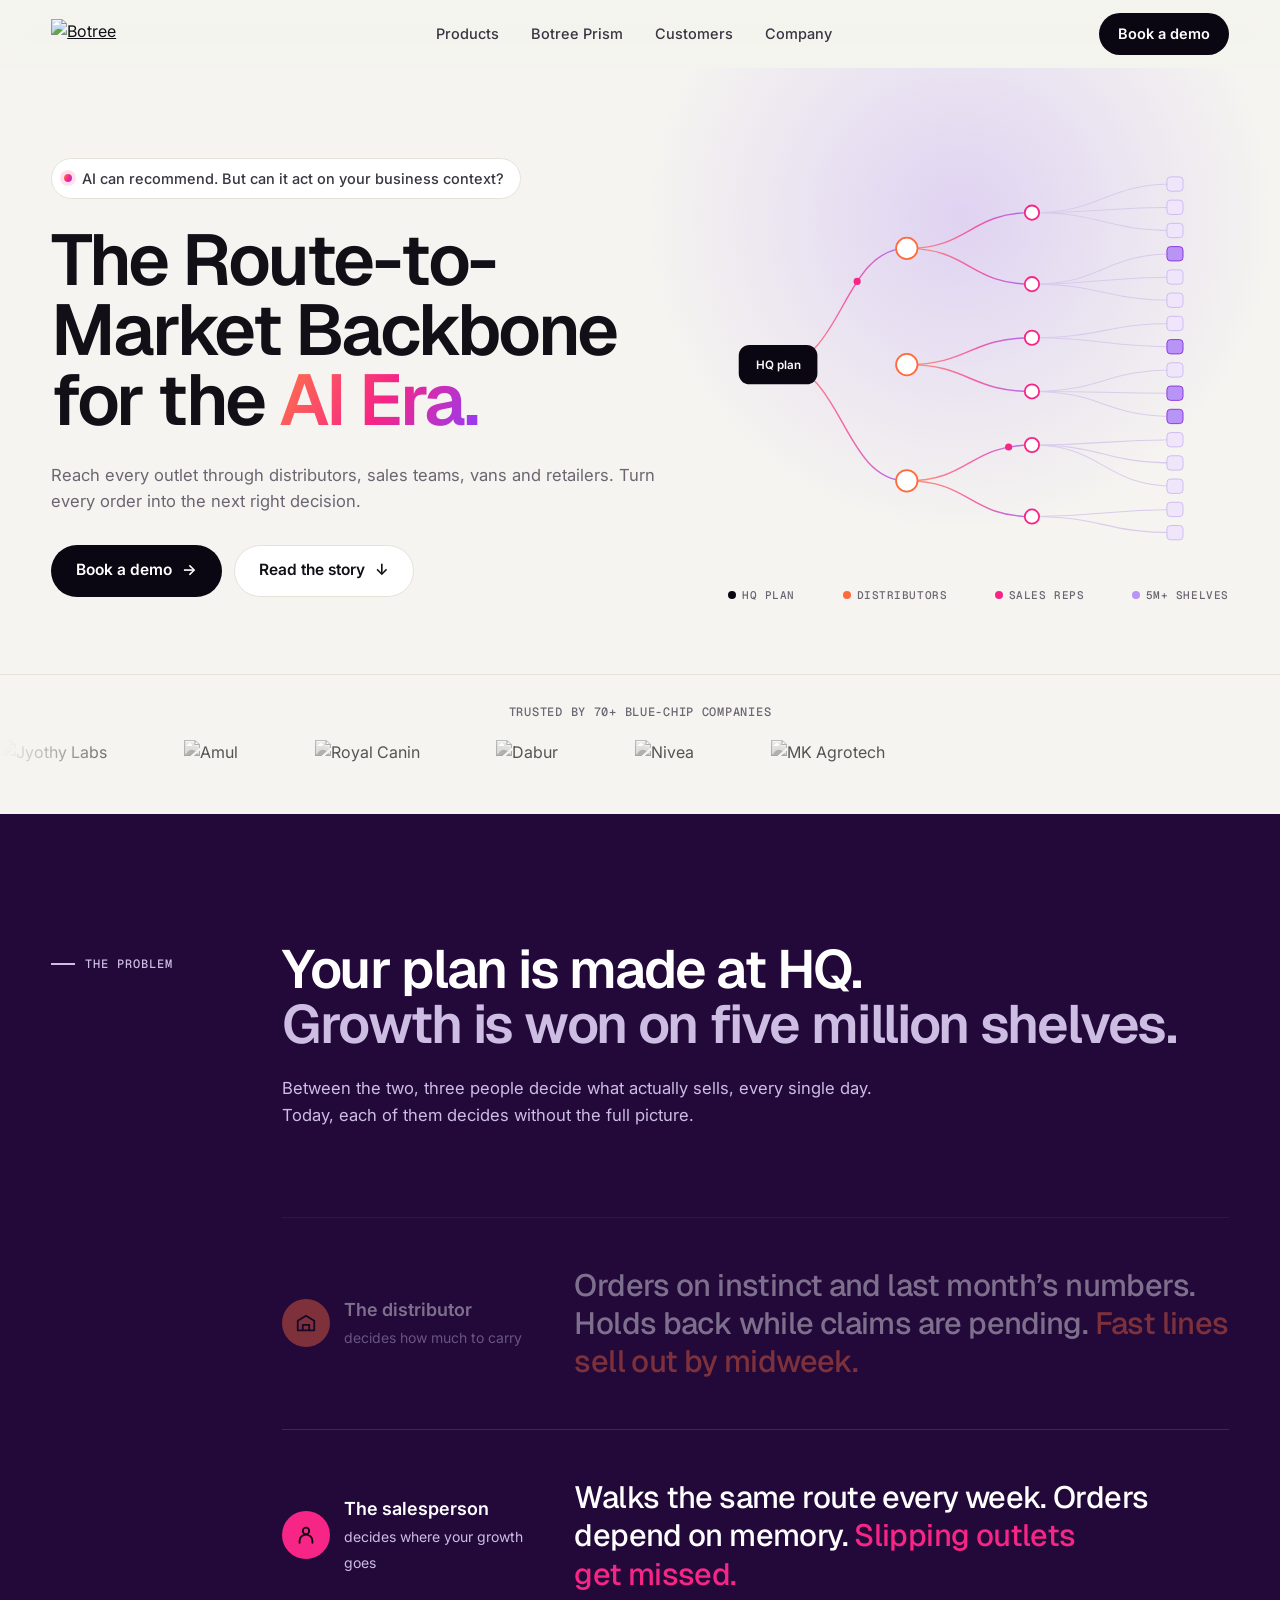
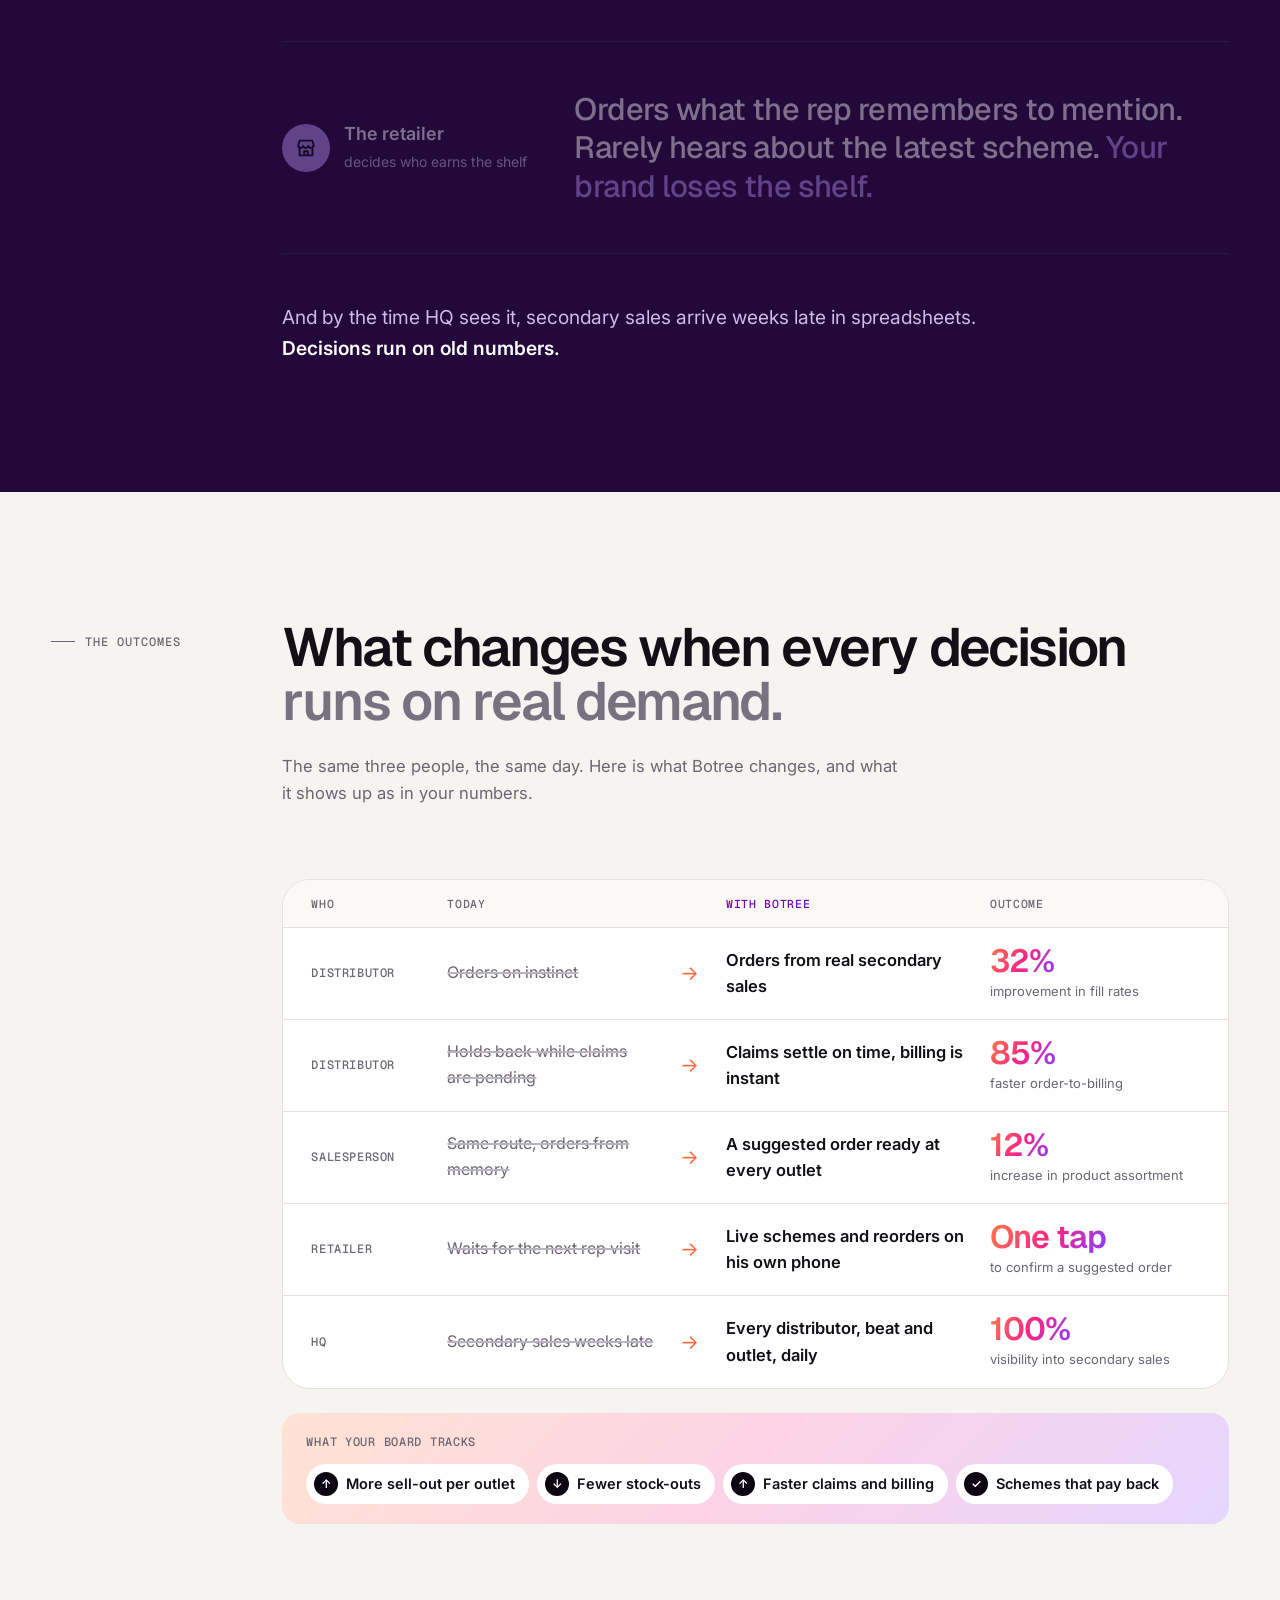
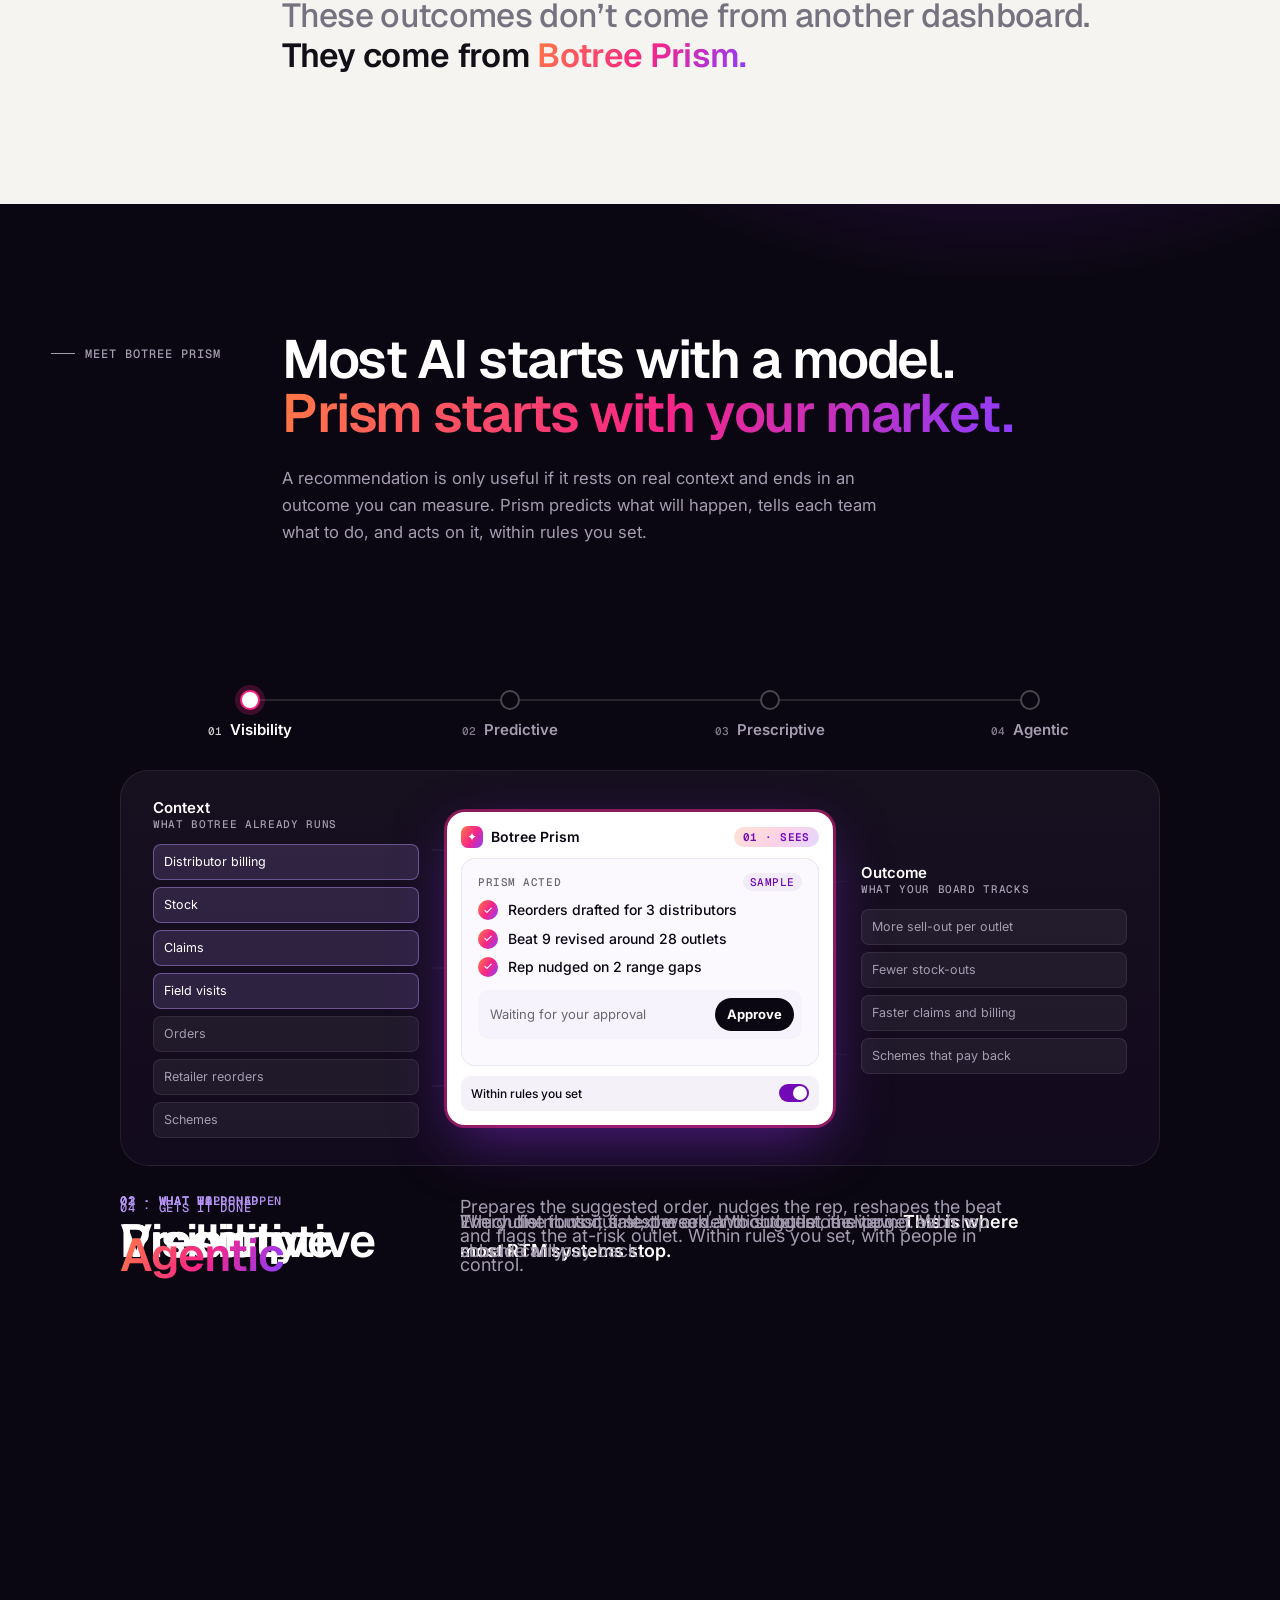
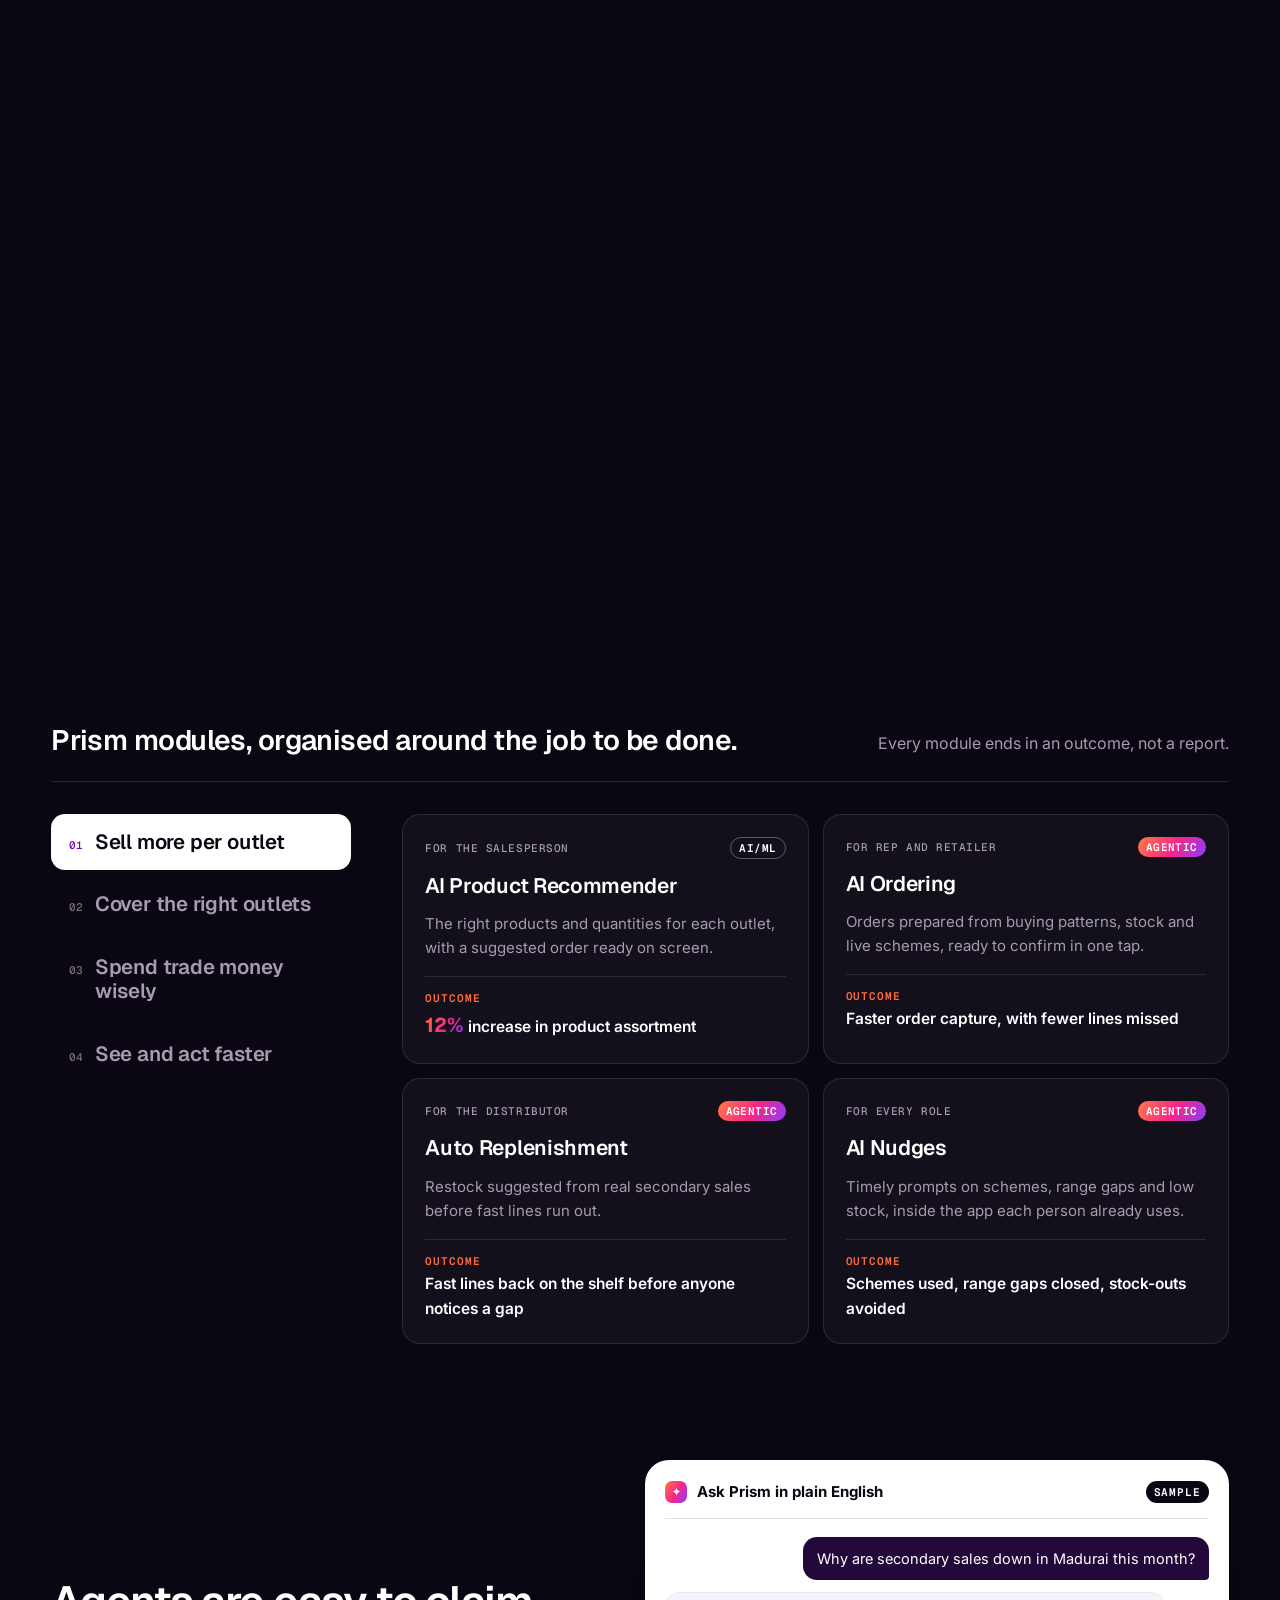
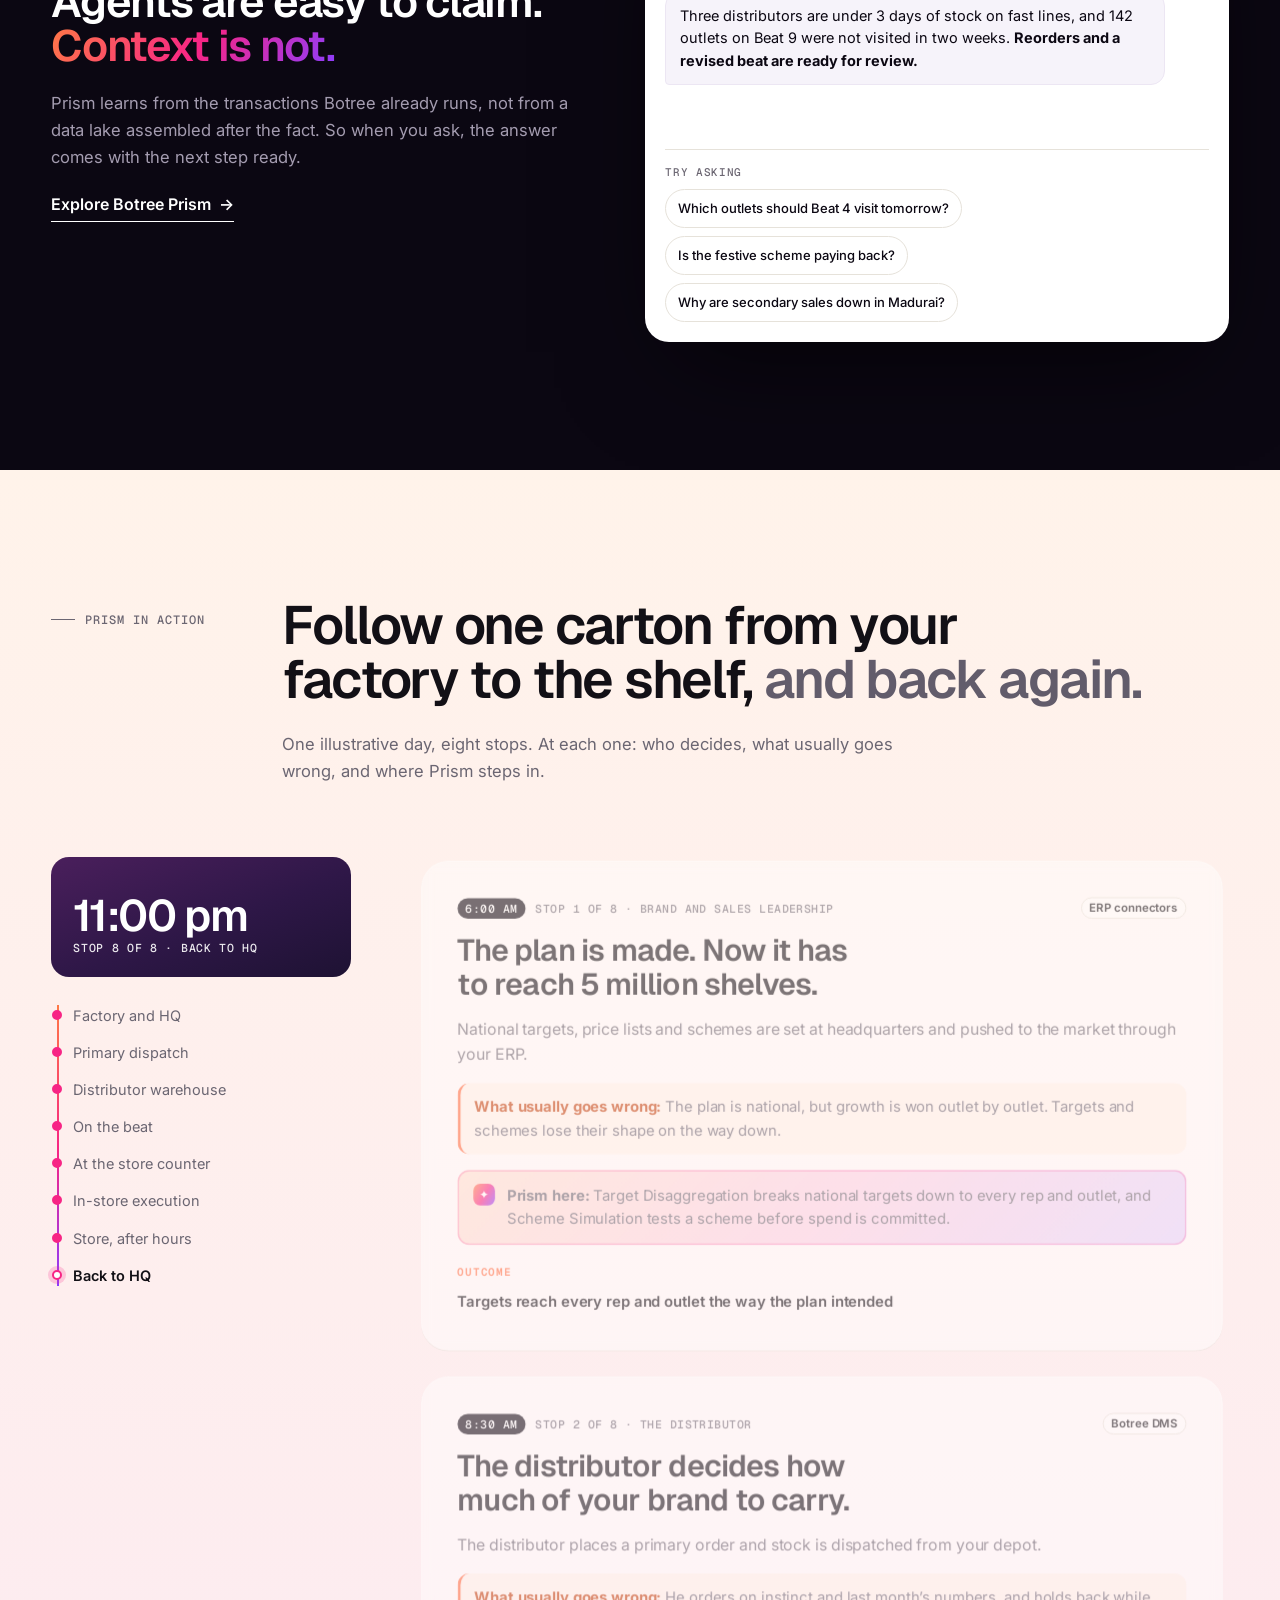
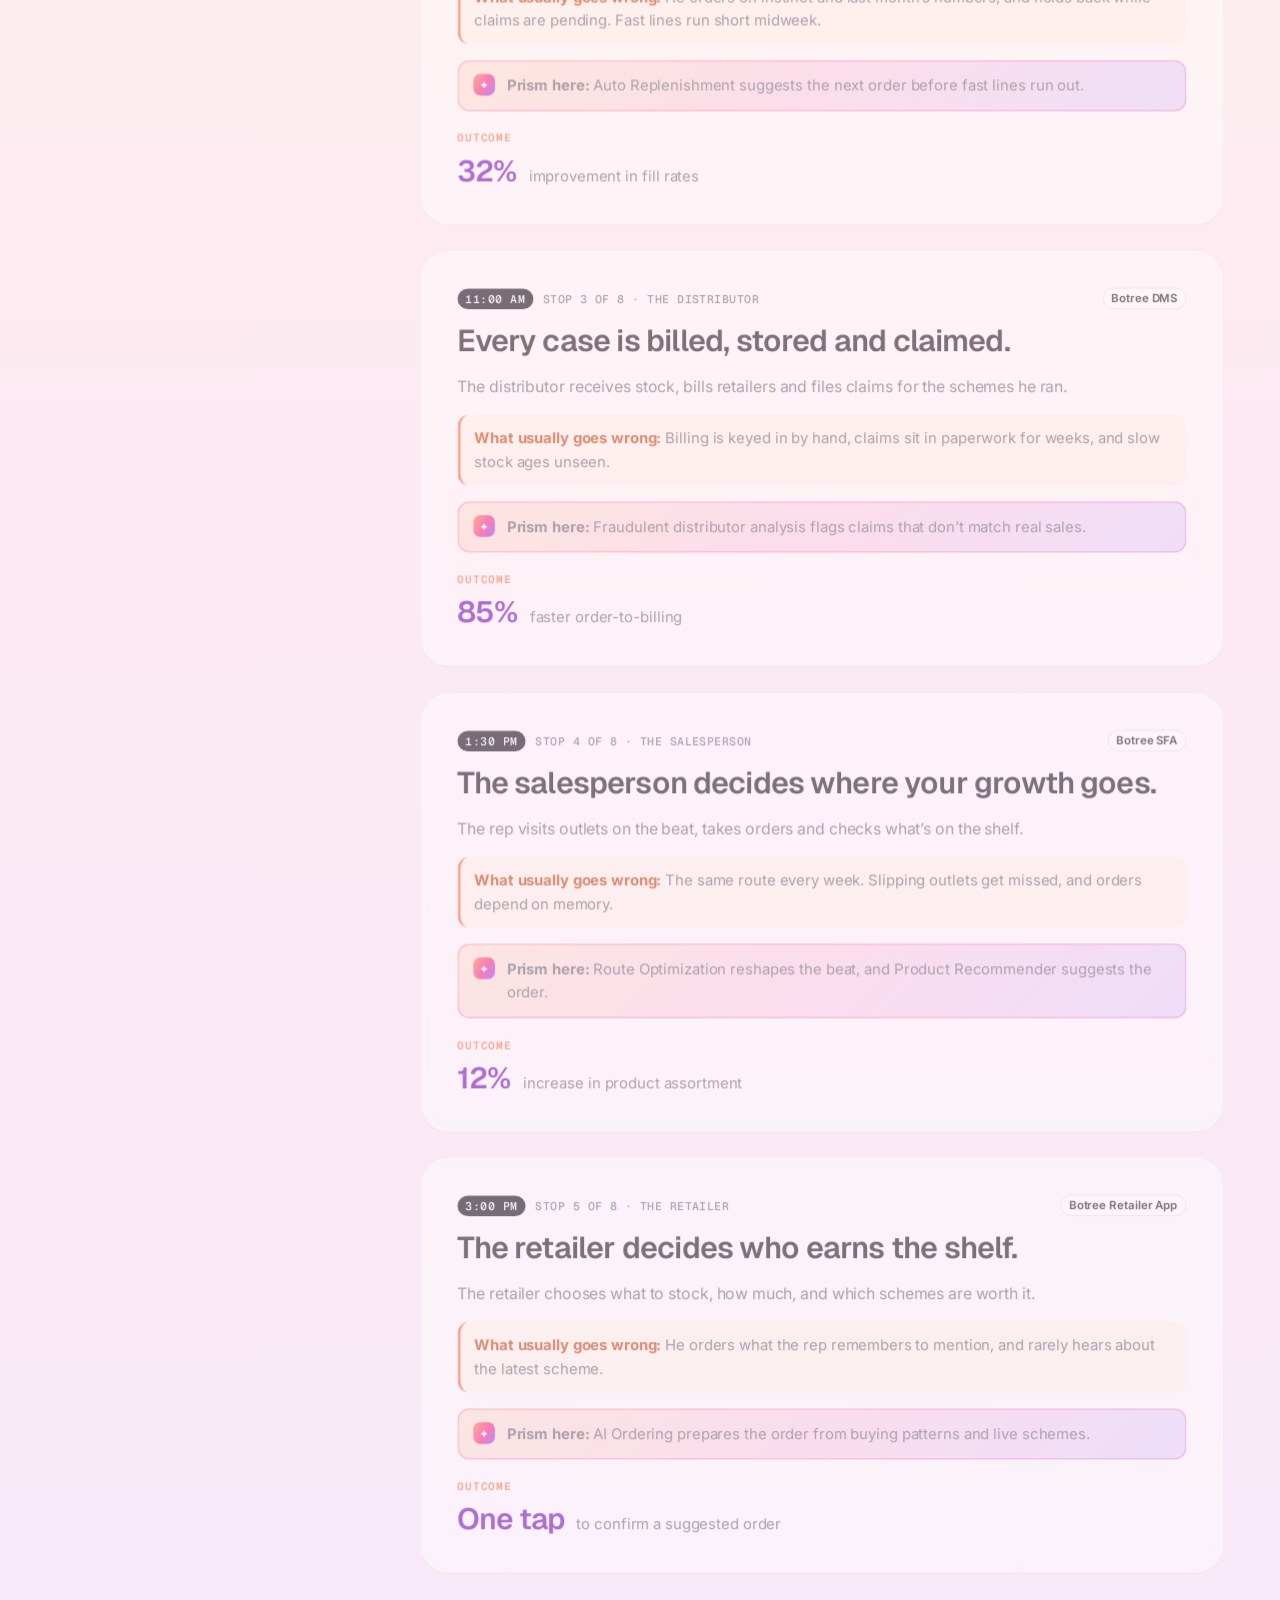
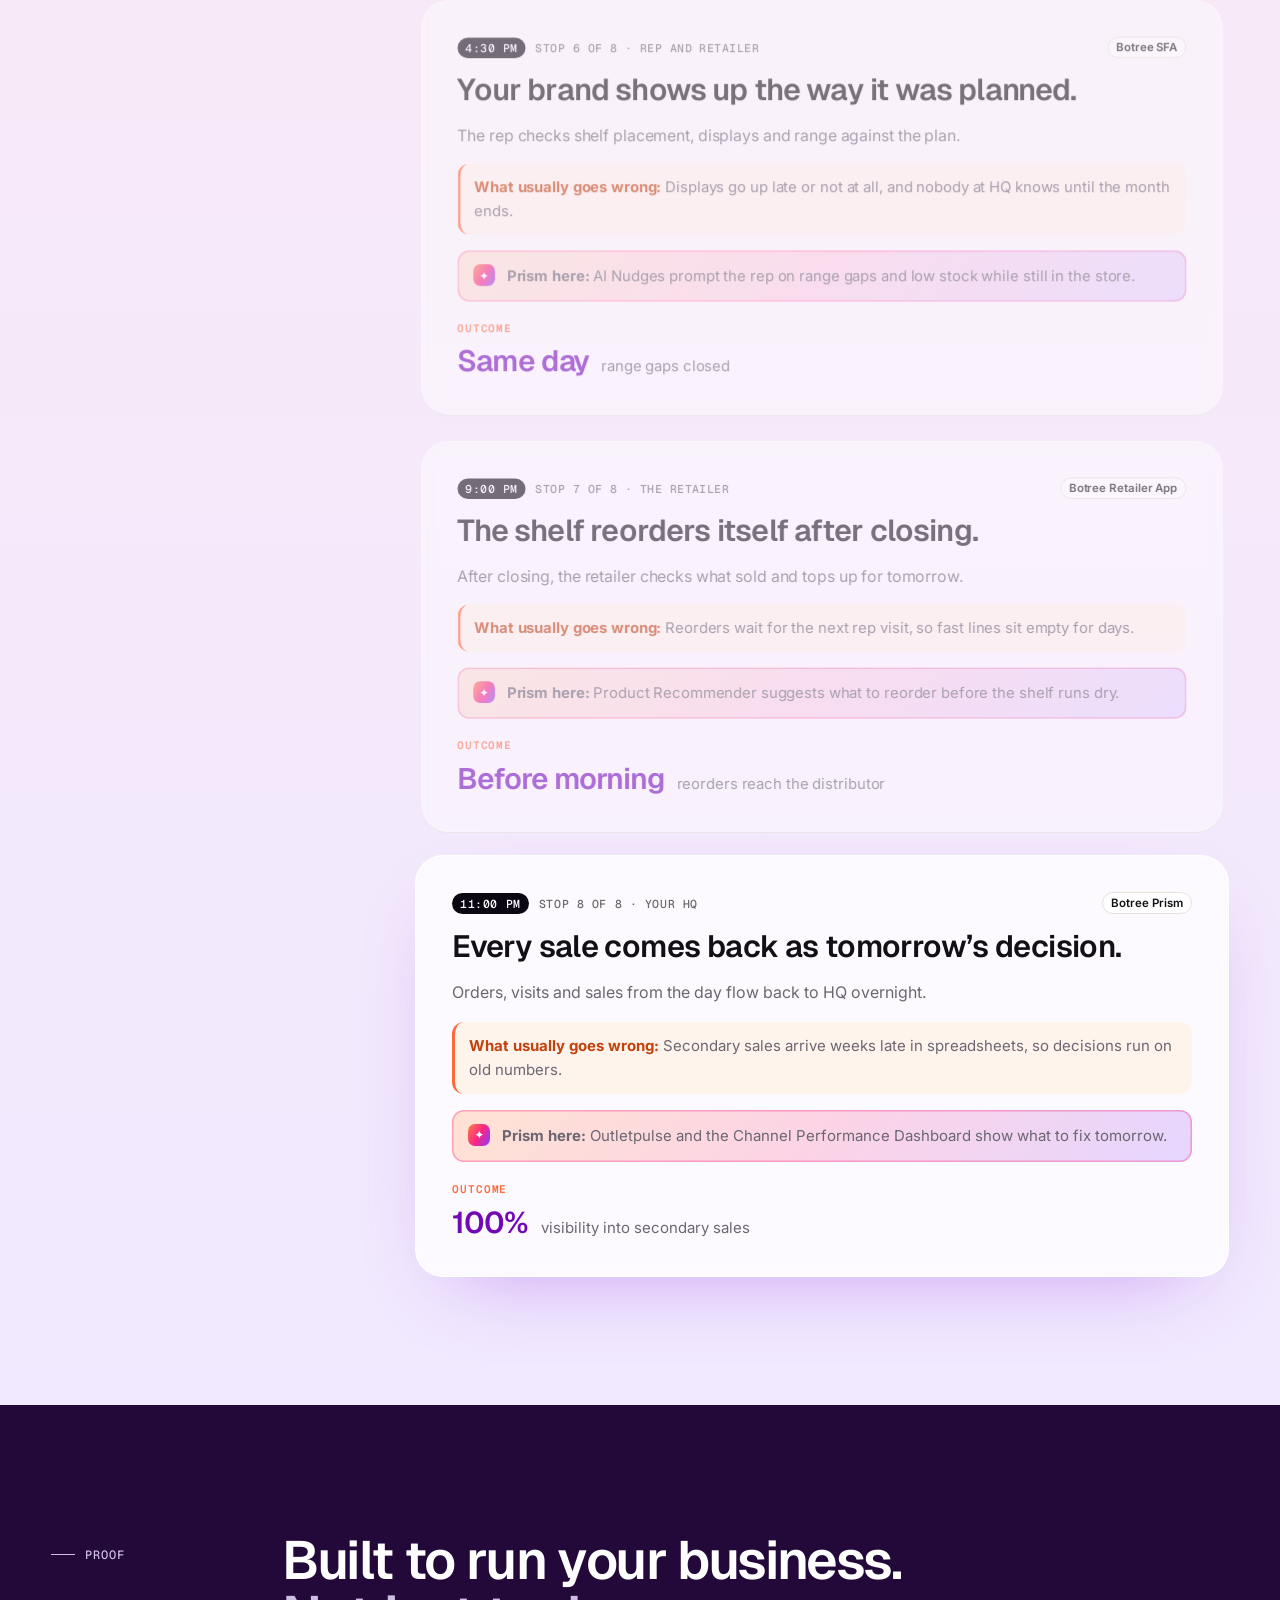
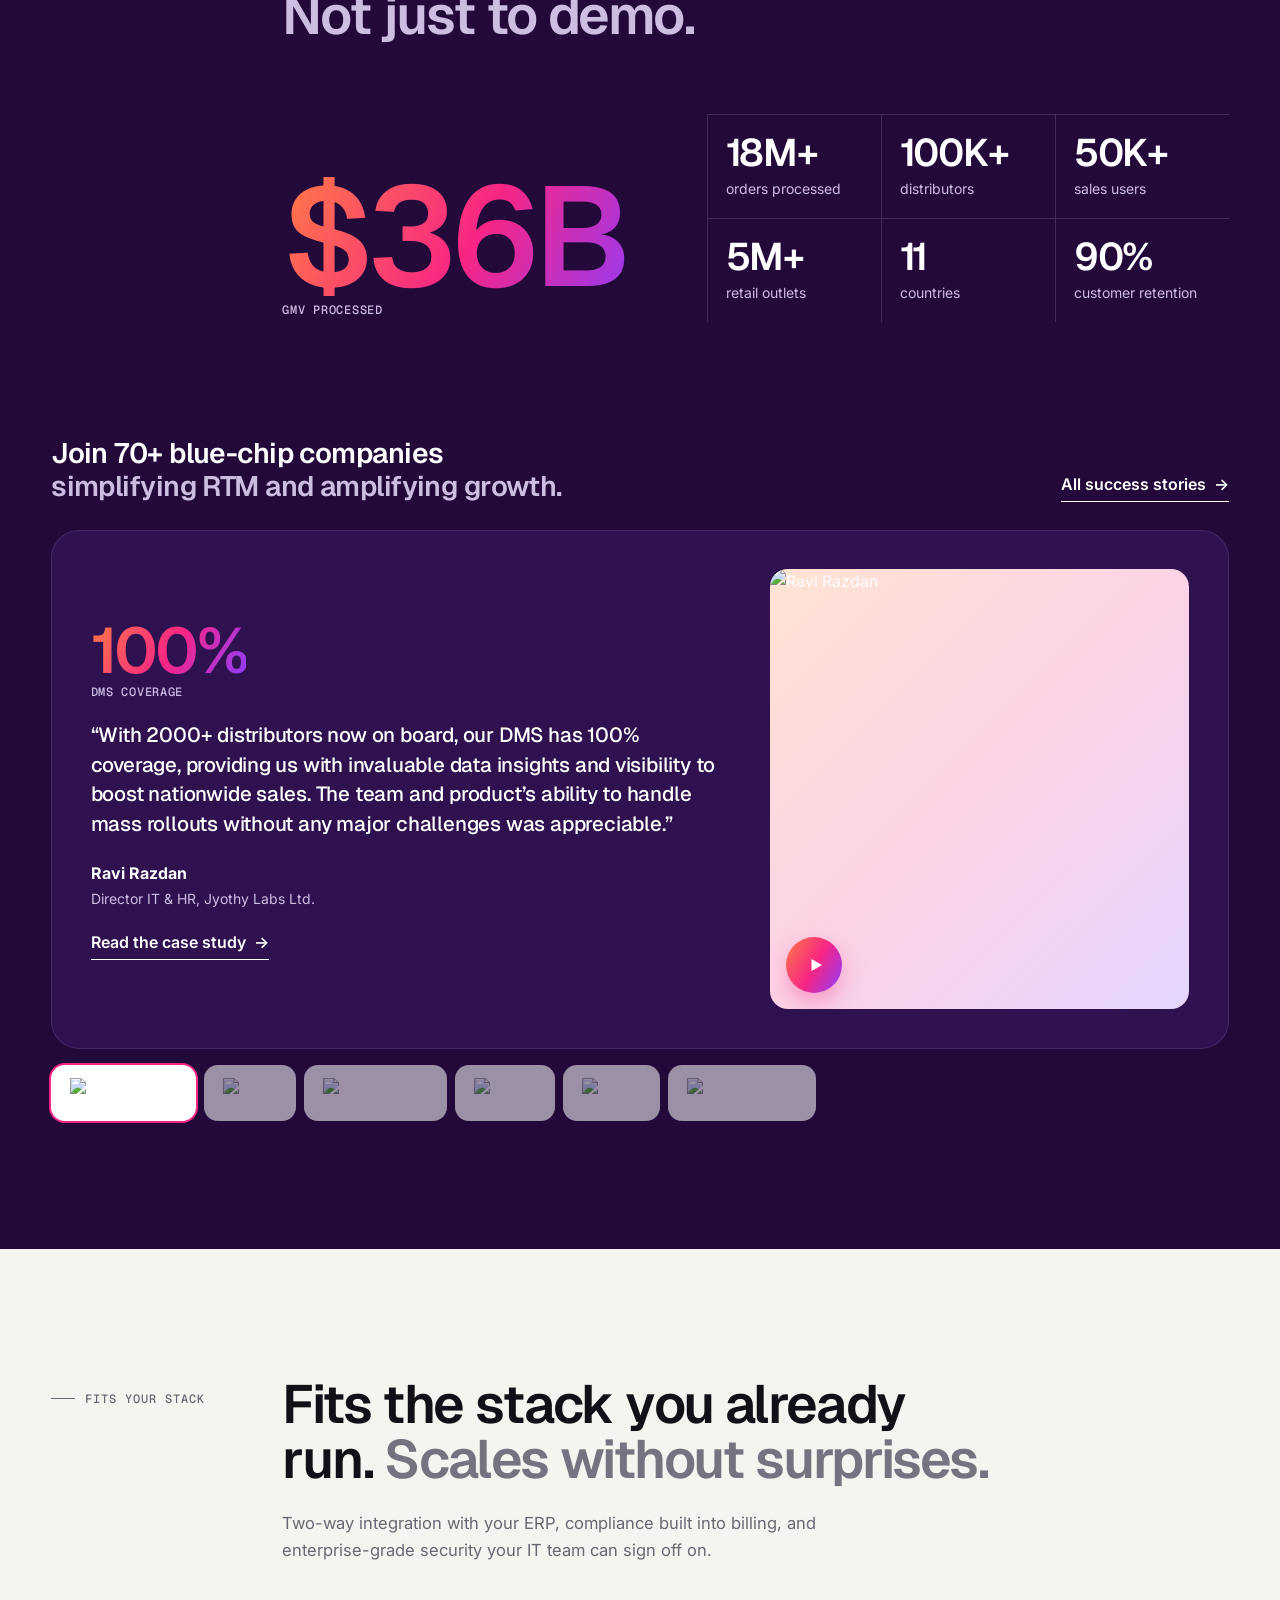
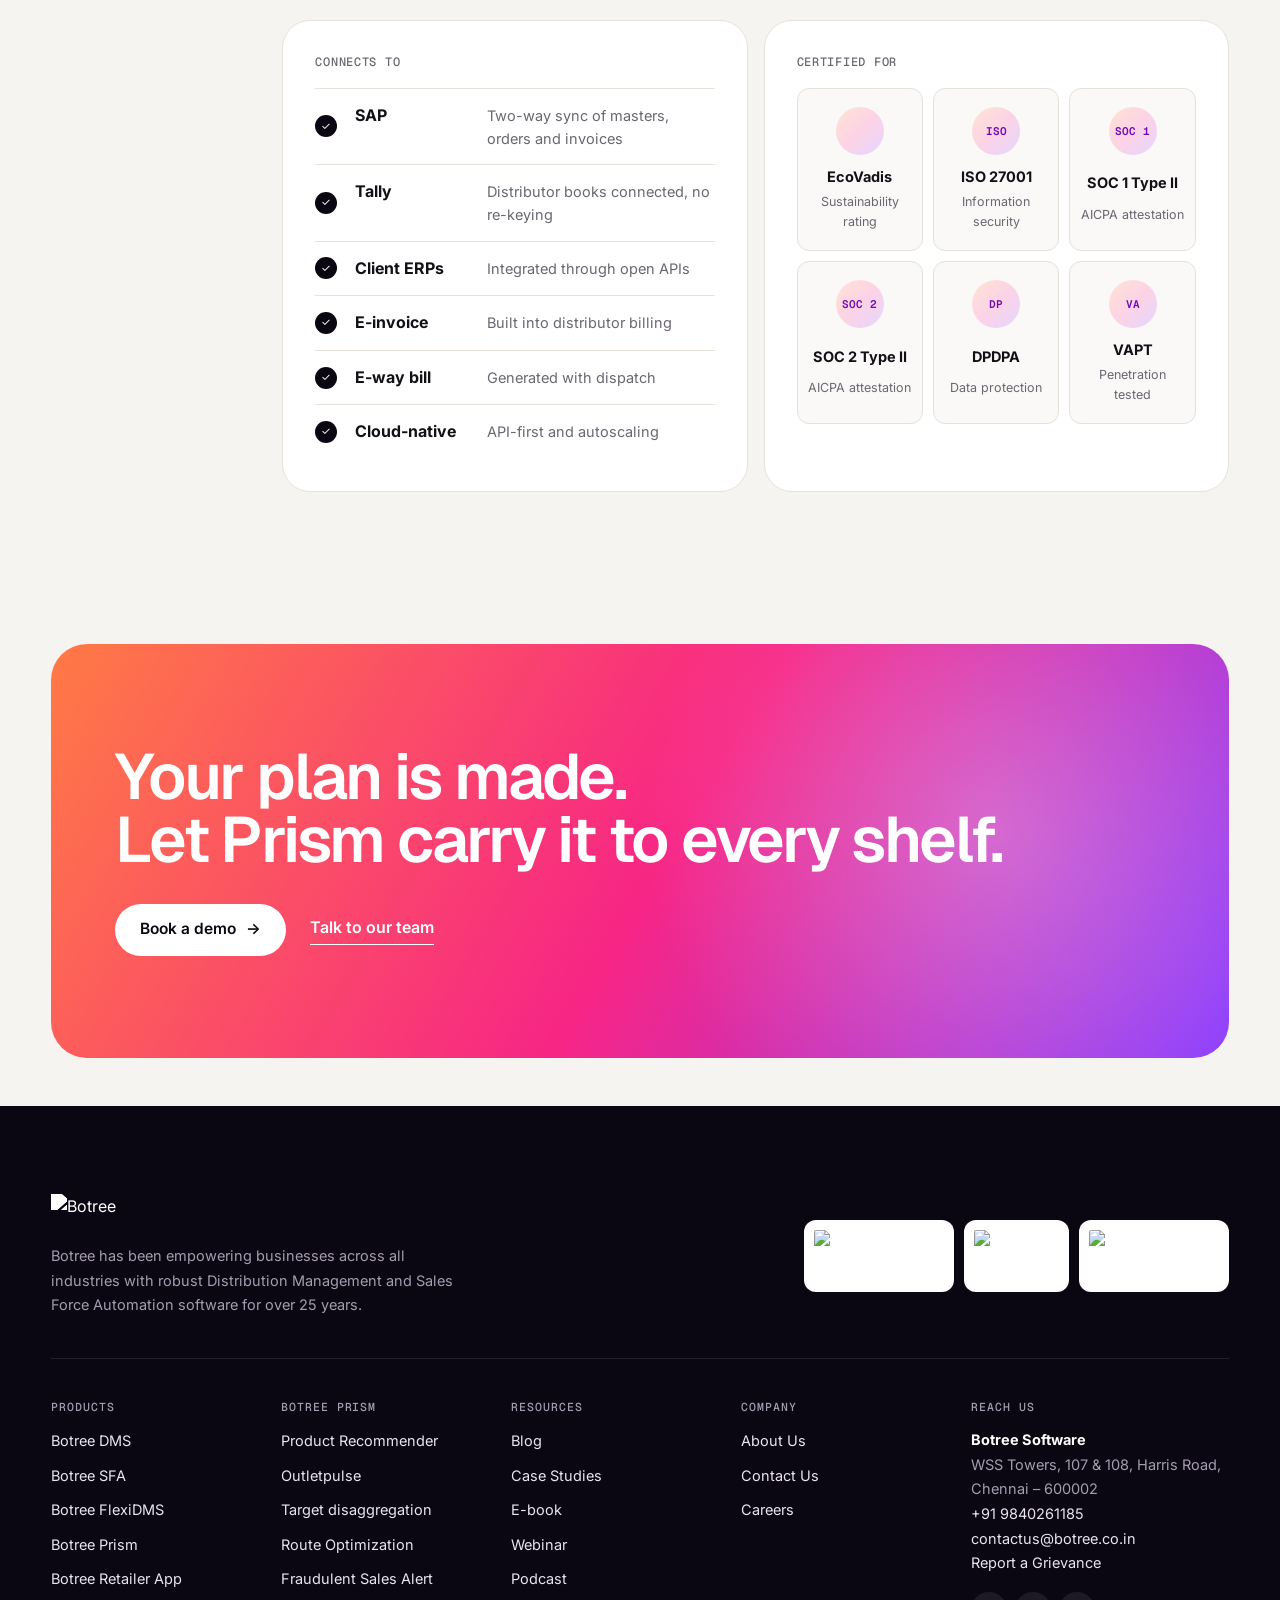
==== v2/index.html @ 30db0b37 "Add V2 homepage: story layout (problem → outcomes → Botree Prism) - New v2/ page: hero question, pro" ====
<!doctype html>
<html lang="en">
<head>
<meta charset="utf-8">
<meta name="viewport" content="width=device-width, initial-scale=1">
<title>Botree: The Route-to-Market Backbone for the AI Era</title>
<meta name="description" content="Botree Prism turns the transactions Botree already runs into outcomes: more sell-out per outlet, fewer stock-outs, faster claims and schemes that pay back.">
<meta name="theme-color" content="#0B0712">
<link rel="icon" href="https://www.botree.ai/icon/fav-icon.webp">
<link rel="preconnect" href="https://fonts.googleapis.com">
<link rel="preconnect" href="https://fonts.gstatic.com" crossorigin>
<link href="https://fonts.googleapis.com/css2?family=Geist:wght@300..700&amp;family=Inter:opsz,wght@14..32,400..700&amp;family=Geist+Mono:wght@400..600&amp;display=swap" rel="stylesheet">
<link rel="stylesheet" href="styles.css">
<script>document.documentElement.classList.add('js');</script>
</head>
<body>
<a class="skip-link" href="#main">Skip to content</a>

<!-- ================= Header ================= -->
<header class="top" id="top">
  <div class="top-in">
    <a class="top-logo" href="#main" aria-label="Botree home">
      <img src="https://cms.botree.ai/wp-content/uploads/2025/06/botree_logo.svg" alt="Botree" width="118" height="30">
    </a>
    <nav class="top-links" aria-label="Main">
      <a href="https://www.botree.ai/dms/botree-dms">Products</a>
      <a href="https://www.botree.ai/botree-ai">Botree Prism</a>
      <a href="https://www.botree.ai/success-stories">Customers</a>
      <a href="https://www.botree.ai/about-us">Company</a>
    </nav>
    <a class="btn btn-ink btn-sm" href="https://www.botree.ai/get-started">Book a demo</a>
  </div>
</header>

<main id="main">

<!-- ================= 00 Hero ================= -->
<section class="hero" aria-labelledby="hero-title">
  <div class="wrap hero-grid">
    <div class="hero-copy">
      <p class="hero-q"><span class="dot" aria-hidden="true"></span>AI can recommend. But can it act on your business context?</p>
      <h1 class="display" id="hero-title">The Route-to-Market Backbone for the <span class="grad-text">AI&nbsp;Era.</span></h1>
      <p class="lead">Reach every outlet through distributors, sales teams, vans and retailers. Turn every order into the next right decision.</p>
      <div class="hero-cta">
        <a class="btn btn-ink" href="https://www.botree.ai/get-started">Book a demo <span class="arr" aria-hidden="true">→</span></a>
        <a class="btn btn-ghost" href="#problem">Read the story <span class="arr" aria-hidden="true">↓</span></a>
      </div>
    </div>
    <figure class="hero-map" aria-label="One plan from HQ fanning out to distributors, sales reps and millions of shelves">
      <svg id="map" viewBox="0 0 560 480" role="presentation"></svg>
      <figcaption class="map-legend" aria-hidden="true">
        <span><i class="l-hq"></i>HQ plan</span>
        <span><i class="l-d"></i>Distributors</span>
        <span><i class="l-r"></i>Sales reps</span>
        <span><i class="l-s"></i>5M+ shelves</span>
      </figcaption>
    </figure>
  </div>

  <div class="trust" aria-labelledby="trust-title">
    <p class="mono" id="trust-title">Trusted by 70+ blue-chip companies</p>
    <div class="marquee"><div class="marquee-track" id="logo-track">
      <img src="https://cms.botree.ai/wp-content/uploads/2025/11/replicate-prediction-bb2hb6zba6xp6mn7kmi43ux7zu-3.webp" alt="Jyothy Labs" loading="lazy">
      <img src="https://cms.botree.ai/wp-content/uploads/2025/10/botree-Amul-Logo-2.svg" alt="Amul" loading="lazy">
      <img src="https://cms.botree.ai/wp-content/uploads/2025/10/botree-Royal-Canin-Logo-2.svg" alt="Royal Canin" loading="lazy">
      <img src="https://cms.botree.ai/wp-content/uploads/2025/11/Dabur-Logo-PNG-3.webp" alt="Dabur" loading="lazy">
      <img src="https://cms.botree.ai/wp-content/uploads/2025/10/botree-Nivea_Logo-1.svg" alt="Nivea" loading="lazy">
      <img src="https://cms.botree.ai/wp-content/uploads/2025/10/botree-MKAgrotech-logo-2.svg" alt="MK Agrotech" loading="lazy">
    </div></div>
  </div>
</section>

<!-- ================= 01 The problem ================= -->
<section class="ch ch-plum on-dark" id="problem" aria-labelledby="problem-title">
  <div class="wrap ch-grid">
    <header class="ch-side"><span class="ch-name">The problem</span></header>
    <div class="ch-main">
      <h2 class="h2" id="problem-title">Your plan is made at HQ.<br><span class="soft">Growth is won on five million shelves.</span></h2>
      <p class="lead">Between the two, three people decide what actually sells, every single day. Today, each of them decides without the full picture.</p>

      <ol class="pains">
        <li class="pain" style="--c:var(--orange)">
          <div class="pain-who"><span class="av" aria-hidden="true"><svg viewBox="0 0 24 24"><path d="M3 9.5L12 4l9 5.5V20H3z"/><path d="M8.5 20v-6h7v6"/></svg></span><span><strong>The distributor</strong><small>decides how much to carry</small></span></div>
          <p class="pain-say">Orders on instinct and last month’s numbers. Holds back while claims are pending. <em>Fast lines sell out by midweek.</em></p>
        </li>
        <li class="pain" style="--c:#F72585">
          <div class="pain-who"><span class="av" aria-hidden="true"><svg viewBox="0 0 24 24"><circle cx="12" cy="7.5" r="3.5"/><path d="M5 20.5v-2a7 7 0 0114 0v2"/></svg></span><span><strong>The salesperson</strong><small>decides where your growth goes</small></span></div>
          <p class="pain-say">Walks the same route every week. Orders depend on memory. <em>Slipping outlets get missed.</em></p>
        </li>
        <li class="pain" style="--c:var(--lilac)">
          <div class="pain-who"><span class="av" aria-hidden="true"><svg viewBox="0 0 24 24"><path d="M3.5 9.5L5 4h14l1.5 5.5"/><path d="M3.5 9.5a2.8 2.8 0 005.5 0 2.8 2.8 0 005.5 0 2.8 2.8 0 005.5 0"/><path d="M5 12v8h14v-8M10 20v-4.5h4V20"/></svg></span><span><strong>The retailer</strong><small>decides who earns the shelf</small></span></div>
          <p class="pain-say">Orders what the rep remembers to mention. Rarely hears about the latest scheme. <em>Your brand loses the shelf.</em></p>
        </li>
      </ol>

      <p class="bridge">And by the time HQ sees it, secondary sales arrive weeks late in spreadsheets. <strong>Decisions run on old numbers.</strong></p>
    </div>
  </div>
</section>

<!-- ================= 02 The outcomes ================= -->
<section class="ch ch-light" id="outcomes" aria-labelledby="outcomes-title">
  <div class="wrap ch-grid">
    <header class="ch-side"><span class="ch-name">The outcomes</span></header>
    <div class="ch-main">
      <h2 class="h2" id="outcomes-title">What changes when every decision<br><span class="tone2">runs on real demand.</span></h2>
      <p class="lead">The same three people, the same day. Here is what Botree changes, and what it shows up as in your numbers.</p>

      <div class="ba" role="table" aria-label="Today versus with Botree">
        <div class="ba-head" role="row">
          <span role="columnheader">Who</span><span role="columnheader">Today</span><span role="columnheader" aria-hidden="true"></span><span role="columnheader">With Botree</span><span role="columnheader">Outcome</span>
        </div>
        <div class="ba-row" role="row">
          <span class="ba-who" role="cell">Distributor</span>
          <span class="ba-old" role="cell">Orders on instinct</span>
          <span class="ba-arr" role="cell" aria-hidden="true">→</span>
          <span class="ba-new" role="cell">Orders from real secondary sales</span>
          <span class="ba-num" role="cell"><b data-count>32%</b><small>improvement in fill rates</small></span>
        </div>
        <div class="ba-row" role="row">
          <span class="ba-who" role="cell">Distributor</span>
          <span class="ba-old" role="cell">Holds back while claims are pending</span>
          <span class="ba-arr" role="cell" aria-hidden="true">→</span>
          <span class="ba-new" role="cell">Claims settle on time, billing is instant</span>
          <span class="ba-num" role="cell"><b data-count>85%</b><small>faster order-to-billing</small></span>
        </div>
        <div class="ba-row" role="row">
          <span class="ba-who" role="cell">Salesperson</span>
          <span class="ba-old" role="cell">Same route, orders from memory</span>
          <span class="ba-arr" role="cell" aria-hidden="true">→</span>
          <span class="ba-new" role="cell">A suggested order ready at every outlet</span>
          <span class="ba-num" role="cell"><b data-count>12%</b><small>increase in product assortment</small></span>
        </div>
        <div class="ba-row" role="row">
          <span class="ba-who" role="cell">Retailer</span>
          <span class="ba-old" role="cell">Waits for the next rep visit</span>
          <span class="ba-arr" role="cell" aria-hidden="true">→</span>
          <span class="ba-new" role="cell">Live schemes and reorders on his own phone</span>
          <span class="ba-num" role="cell"><b>One tap</b><small>to confirm a suggested order</small></span>
        </div>
        <div class="ba-row" role="row">
          <span class="ba-who" role="cell">HQ</span>
          <span class="ba-old" role="cell">Secondary sales weeks late</span>
          <span class="ba-arr" role="cell" aria-hidden="true">→</span>
          <span class="ba-new" role="cell">Every distributor, beat and outlet, daily</span>
          <span class="ba-num" role="cell"><b data-count>100%</b><small>visibility into secondary sales</small></span>
        </div>
      </div>

      <div class="board">
        <p class="mono">What your board tracks</p>
        <ul>
          <li><span>↑</span>More sell-out per outlet</li>
          <li><span>↓</span>Fewer stock-outs</li>
          <li><span>↑</span>Faster claims and billing</li>
          <li><span>✓</span>Schemes that pay back</li>
        </ul>
      </div>

      <p class="handoff">These outcomes don’t come from another dashboard.<br><strong>They come from <span class="grad-text">Botree Prism.</span></strong></p>
    </div>
  </div>
</section>

<!-- ================= 03 Meet Botree Prism ================= -->
<section class="ch ch-ink on-dark" id="prism" aria-labelledby="prism-title">
  <div class="prism-glow" aria-hidden="true"></div>
  <div class="wrap ch-grid">
    <header class="ch-side"><span class="ch-name">Meet Botree Prism</span></header>
    <div class="ch-main">
      <h2 class="h2" id="prism-title">Most AI starts with a model.<br><span class="grad-text">Prism starts with your market.</span></h2>
      <p class="lead">A recommendation is only useful if it rests on real context and ends in an outcome you can measure. Prism predicts what will happen, tells each team what to do, and acts on it, within rules you set.</p>
    </div>
  </div>

  <!-- 3a: Prism scene. Desktop: pinned while scrolling through 4 levels. Mobile / reduced motion: stacked cards. -->
  <!-- SAMPLE COPY: the .cs output cards are illustrative examples. Confirm with the client before launch. -->
  <div class="pscene" id="engine">
    <div class="pscene-stage">
      <div class="wrap pscene-in">
        <div class="pstep" aria-label="Prism levels">
          <span class="pstep-line" aria-hidden="true"><i id="pstep-fill"></i></span>
          <button type="button" data-go="0"><i aria-hidden="true"></i><span><b>01</b>Visibility</span></button>
          <button type="button" data-go="1"><i aria-hidden="true"></i><span><b>02</b>Predictive</span></button>
          <button type="button" data-go="2"><i aria-hidden="true"></i><span><b>03</b>Prescriptive</span></button>
          <button type="button" data-go="3"><i aria-hidden="true"></i><span><b>04</b>Agentic</span></button>
        </div>

        <div class="eng" id="eng" aria-hidden="true">
          <div class="eng-col eng-in">
            <span class="eng-cap"><b>Context</b>What Botree already runs</span>
            <i>Distributor billing</i><i>Stock</i><i>Claims</i><i>Field visits</i><i>Orders</i><i>Retailer reorders</i><i>Schemes</i>
          </div>
          <div class="eng-core">
            <span class="eng-cap"><b>Intelligence</b>Botree Prism</span>
            <div class="core">
              <div class="core-top"><span class="spark">✦</span>Botree Prism<span class="core-now" id="core-now">01 · Sees</span></div>
              <ol class="core-steps">
                <li data-l="0"><b>01</b>Sees what happened</li>
                <li data-l="1"><b>02</b>Predicts what will happen</li>
                <li data-l="2"><b>03</b>Prescribes what to do</li>
                <li data-l="3"><b>04</b>Acts on it</li>
              </ol>
              <div class="core-sample" id="core-sample"></div>
              <div class="core-rule"><span>Within rules you set</span><span class="toggle"><i></i></span></div>
            </div>
          </div>
          <div class="eng-col eng-out">
            <span class="eng-cap"><b>Outcome</b>What your board tracks</span>
            <i>More sell-out per outlet</i><i>Fewer stock-outs</i><i>Faster claims and billing</i><i>Schemes that pay back</i>
          </div>
          <svg class="eng-wires" viewBox="0 0 100 100" preserveAspectRatio="none"><path class="w-in" d="M30 20 C40 20 36 50 42 50"/><path class="w-in" d="M30 50 H42"/><path class="w-in" d="M30 80 C40 80 36 50 42 50"/><path class="w-out" d="M58 50 C64 50 62 28 70 28"/><path class="w-out" d="M58 50 H70"/><path class="w-out" d="M58 50 C64 50 62 72 70 72"/></svg>
        </div>

        <ol class="pcap" id="pcap">
          <li class="cap" data-l="0">
            <div class="cap-txt"><span class="lv-tag">01 · What happened</span><h3>Visibility</h3><p>Every distributor, salesperson and outlet in one view. <strong>This is where most RTM systems stop.</strong></p></div>
            <div class="cs cs-0"><p class="cs-k"><span>Beat 9 · Madurai</span><span class="cs-tag">Sample</span></p><p class="cs-big">142</p><p class="cs-t">outlets not visited in the last 14 days</p></div>
          </li>
          <li class="cap" data-l="1">
            <div class="cap-txt"><span class="lv-tag">02 · What will happen</span><h3>Predictive</h3><p>Which line runs out next week. Which outlet is slipping. Which scheme will pay back.</p></div>
            <div class="cs cs-1"><p class="cs-k"><span>Stock forecast · fast lines</span><span class="cs-tag">Sample</span></p><div class="cs-bars" aria-hidden="true"><i style="--h:82%"></i><i style="--h:64%"></i><i class="low" style="--h:22%"></i><i style="--h:70%"></i><i class="low" style="--h:16%"></i><i class="low" style="--h:26%"></i></div><p class="cs-t"><strong>3 distributors</strong> run out by Thursday</p></div>
          </li>
          <li class="cap" data-l="2">
            <div class="cap-txt"><span class="lv-tag">03 · What to do</span><h3>Prescriptive</h3><p>The outlet to visit first, the order to suggest, the target each rep should carry.</p></div>
            <div class="cs cs-2"><p class="cs-k"><span>Tomorrow · Beat 9</span><span class="cs-tag">Sample</span></p><ul class="cs-list"><li><b>1</b>Outlet 0412<span>Order ready</span></li><li><b>2</b>Outlet 0377<span>Range gap</span></li><li><b>3</b>Outlet 0590<span>Scheme due</span></li></ul><p class="cs-t"><strong>28 outlets</strong> ranked by order potential</p></div>
          </li>
          <li class="cap" data-l="3">
            <div class="cap-txt"><span class="lv-tag">04 · Gets it done</span><h3>Agentic</h3><p>Prepares the suggested order, nudges the rep, reshapes the beat and flags the at-risk outlet. Within rules you set, with people in control.</p></div>
            <div class="cs cs-3"><p class="cs-k"><span>Prism acted</span><span class="cs-tag">Sample</span></p><ul class="cs-done"><li>Reorders drafted for 3 distributors</li><li>Beat 9 revised around 28 outlets</li><li>Rep nudged on 2 range gaps</li></ul><p class="cs-approve"><span>Waiting for your approval</span><b>Approve</b></p></div>
          </li>
        </ol>
      </div>
    </div>
  </div>

  <!-- 3b: modules by job -->
  <div class="wrap jobs" id="jobs">
    <div class="jobs-head">
      <h3 class="h3">Prism modules, organised around the job to be done.</h3>
      <p>Every module ends in an outcome, not a report.</p>
    </div>
    <div class="jobs-grid">
      <div class="jobs-tabs" role="tablist" aria-label="Jobs to be done" aria-orientation="vertical">
        <button role="tab" id="jt-0" aria-controls="jp-0" aria-selected="true"><b>01</b>Sell more per outlet</button>
        <button role="tab" id="jt-1" aria-controls="jp-1" aria-selected="false" tabindex="-1"><b>02</b>Cover the right outlets</button>
        <button role="tab" id="jt-2" aria-controls="jp-2" aria-selected="false" tabindex="-1"><b>03</b>Spend trade money wisely</button>
        <button role="tab" id="jt-3" aria-controls="jp-3" aria-selected="false" tabindex="-1"><b>04</b>See and act faster</button>
      </div>

      <div class="jobs-panels">
        <div class="jp" role="tabpanel" id="jp-0" aria-labelledby="jt-0">
          <article class="mod"><div class="mod-meta"><span>For the salesperson</span><span class="chip chip-ml">AI/ML</span></div><h4>AI Product Recommender</h4><p>The right products and quantities for each outlet, with a suggested order ready on screen.</p><p class="mod-out"><b>Outcome</b><span><strong>12%</strong> increase in product assortment</span></p></article>
          <article class="mod"><div class="mod-meta"><span>For rep and retailer</span><span class="chip chip-ag">Agentic</span></div><h4>AI Ordering</h4><p>Orders prepared from buying patterns, stock and live schemes, ready to confirm in one tap.</p><p class="mod-out"><b>Outcome</b><span>Faster order capture, with fewer lines missed</span></p></article>
          <article class="mod"><div class="mod-meta"><span>For the distributor</span><span class="chip chip-ag">Agentic</span></div><h4>Auto Replenishment</h4><p>Restock suggested from real secondary sales before fast lines run out.</p><p class="mod-out"><b>Outcome</b><span>Fast lines back on the shelf before anyone notices a gap</span></p></article>
          <article class="mod"><div class="mod-meta"><span>For every role</span><span class="chip chip-ag">Agentic</span></div><h4>AI Nudges</h4><p>Timely prompts on schemes, range gaps and low stock, inside the app each person already uses.</p><p class="mod-out"><b>Outcome</b><span>Schemes used, range gaps closed, stock-outs avoided</span></p></article>
        </div>
        <!-- DRAFT COPY (jp-1..jp-3): module list from the site footer; descriptions written for layout. Confirm with client. -->
        <div class="jp" role="tabpanel" id="jp-1" aria-labelledby="jt-1" hidden>
          <span class="todo">Draft copy · confirm with client</span>
          <article class="mod"><div class="mod-meta"><span>For the salesperson</span><span class="chip chip-ml">AI/ML</span></div><h4>Route Optimization</h4><p>Beats reshaped around the outlets that need a visit, not the same route every week.</p><p class="mod-out"><b>Outcome</b><span>More productive calls, fewer slipping outlets missed</span></p></article>
          <article class="mod"><div class="mod-meta"><span>For sales leadership</span><span class="chip chip-ml">AI/ML</span></div><h4>Outletpulse</h4><p>A health signal for every outlet that flags the ones slipping before they go quiet.</p><p class="mod-out"><b>Outcome</b><span>At-risk outlets won back before they churn</span></p></article>
          <article class="mod"><div class="mod-meta"><span>For sales leadership</span><span class="chip chip-ml">AI/ML</span></div><h4>Target Disaggregation</h4><p>National targets broken down to every rep and outlet, from real potential.</p><p class="mod-out"><b>Outcome</b><span>Targets reach every rep and outlet the way the plan intended</span></p></article>
        </div>
        <div class="jp" role="tabpanel" id="jp-2" aria-labelledby="jt-2" hidden>
          <span class="todo">Draft copy · confirm with client</span>
          <article class="mod"><div class="mod-meta"><span>For brand and trade marketing</span><span class="chip chip-ml">AI/ML</span></div><h4>Scheme Simulation</h4><p>Tests a scheme before spend is committed, so you know which one will pay back.</p><p class="mod-out"><b>Outcome</b><span>Schemes that pay back</span></p></article>
          <article class="mod"><div class="mod-meta"><span>For finance</span><span class="chip chip-ml">AI/ML</span></div><h4>Fraudulent Distributor Analysis</h4><p>Flags claims that don’t match real sales.</p><p class="mod-out"><b>Outcome</b><span>Claims paid on real sales only</span></p></article>
          <article class="mod"><div class="mod-meta"><span>For finance and sales ops</span><span class="chip chip-ag">Agentic</span></div><h4>Fraudulent Sales Alert</h4><p>Unusual billing and order patterns flagged as they happen.</p><p class="mod-out"><b>Outcome</b><span>Leakage caught the same day, not at audit</span></p></article>
        </div>
        <div class="jp" role="tabpanel" id="jp-3" aria-labelledby="jt-3" hidden>
          <span class="todo">Draft copy · confirm with client</span>
          <article class="mod"><div class="mod-meta"><span>For HQ and sales leadership</span><span class="chip chip-ml">AI/ML</span></div><h4>Channel Performance Dashboard</h4><p>Secondary sales by distributor, beat and outlet, updated every day.</p><p class="mod-out"><b>Outcome</b><span><strong>100%</strong> visibility into secondary sales</span></p></article>
          <article class="mod"><div class="mod-meta"><span>For every role</span><span class="chip chip-ag">Agentic</span></div><h4>Ask Prism</h4><p>Ask a question in plain English. Get the answer, and the next action ready for review.</p><p class="mod-out"><b>Outcome</b><span>Answers in seconds, not at month end</span></p></article>
        </div>
      </div>
    </div>
  </div>

  <!-- 3c: context + live chat -->
  <div class="wrap ask">
    <div class="ask-copy">
      <h3 class="h2 h2-sm">Agents are easy to claim.<br><span class="grad-text">Context is not.</span></h3>
      <p class="lead">Prism learns from the transactions Botree already runs, not from a data lake assembled after the fact. So when you ask, the answer comes with the next step ready.</p>
      <a class="link-u" href="https://www.botree.ai/botree-ai">Explore Botree Prism <span class="arr">→</span></a>
    </div>
    <div class="chat" aria-label="Ask Prism, sample conversation">
      <div class="chat-top"><span class="spark" aria-hidden="true">✦</span><strong>Ask Prism in plain English</strong><span class="sample">Sample</span></div>
      <div class="chat-log" id="chat-log" aria-live="polite">
        <p class="q">Why are secondary sales down in Madurai this month?</p>
        <p class="a">Three distributors are under 3 days of stock on fast lines, and 142 outlets on Beat 9 were not visited in two weeks. <strong>Reorders and a revised beat are ready for review.</strong></p>
      </div>
      <div class="chat-try">
        <span class="mono">Try asking</span>
        <button type="button" data-q="0">Which outlets should Beat 4 visit tomorrow?</button>
        <button type="button" data-q="1">Is the festive scheme paying back?</button>
        <button type="button" data-q="2">Why are secondary sales down in Madurai?</button>
      </div>
    </div>
  </div>
</section>

<!-- ================= 04 Prism in action ================= -->
<section class="ch ch-sky" id="action" aria-labelledby="action-title">
  <div class="wrap ch-grid">
    <header class="ch-side"><span class="ch-name">Prism in action</span></header>
    <div class="ch-main">
      <h2 class="h2" id="action-title">Follow one carton from your factory to the shelf, <span class="tone2">and back again.</span></h2>
      <p class="lead">One illustrative day, eight stops. At each one: who decides, what usually goes wrong, and where Prism steps in.</p>
    </div>
  </div>

  <div class="wrap day">
    <aside class="day-side" aria-hidden="true">
      <div class="clock"><span class="sky" id="day-sky"></span><b id="day-time">6:00 am</b><small id="day-step">Stop 1 of 8</small></div>
      <ol class="day-list" id="day-list"></ol>
    </aside>
    <ol class="stops" id="stops"></ol>
  </div>
</section>

<!-- ================= 05 Proof ================= -->
<section class="ch ch-plum on-dark" id="proof" aria-labelledby="proof-title">
  <div class="wrap ch-grid">
    <header class="ch-side"><span class="ch-name">Proof</span></header>
    <div class="ch-main">
      <h2 class="h2" id="proof-title">Built to run your business.<br><span class="soft">Not just to demo.</span></h2>
      <div class="stats">
        <div class="stat-hero"><b data-count>$36B</b><span>GMV processed</span></div>
        <dl class="stat-grid">
          <div><dt data-count>18M+</dt><dd>orders processed</dd></div>
          <div><dt data-count>100K+</dt><dd>distributors</dd></div>
          <div><dt data-count>50K+</dt><dd>sales users</dd></div>
          <div><dt data-count>5M+</dt><dd>retail outlets</dd></div>
          <div><dt data-count>11</dt><dd>countries</dd></div>
          <div><dt data-count>90%</dt><dd>customer retention</dd></div>
        </dl>
      </div>
    </div>
  </div>

  <div class="wrap voices">
    <div class="voices-head">
      <h3 class="h3">Join 70+ blue-chip companies <span class="soft">simplifying RTM and amplifying growth.</span></h3>
      <a class="link-u" href="https://www.botree.ai/success-stories">All success stories <span class="arr">→</span></a>
    </div>
    <div class="quote-stage" id="quotes" aria-live="polite"></div>
    <div class="quote-logos" role="tablist" aria-label="Customer stories" id="quote-logos"></div>
  </div>
</section>

<!-- ================= 06 Fit ================= -->
<section class="ch ch-light" id="fit" aria-labelledby="fit-title">
  <div class="wrap ch-grid">
    <header class="ch-side"><span class="ch-name">Fits your stack</span></header>
    <div class="ch-main">
      <h2 class="h2" id="fit-title">Fits the stack you already run. <span class="tone2">Scales without surprises.</span></h2>
      <p class="lead">Two-way integration with your ERP, compliance built into billing, and enterprise-grade security your IT team can sign off on.</p>

      <div class="fit">
        <div class="fit-col">
          <h3 class="mono">Connects to</h3>
          <ul class="fit-list">
            <li><strong>SAP</strong><span>Two-way sync of masters, orders and invoices</span></li>
            <li><strong>Tally</strong><span>Distributor books connected, no re-keying</span></li>
            <li><strong>Client ERPs</strong><span>Integrated through open APIs</span></li>
            <li><strong>E-invoice</strong><span>Built into distributor billing</span></li>
            <li><strong>E-way bill</strong><span>Generated with dispatch</span></li>
            <li><strong>Cloud-native</strong><span>API-first and autoscaling</span></li>
          </ul>
        </div>
        <div class="fit-col">
          <h3 class="mono">Certified for</h3>
          <ul class="certs">
            <li><span class="seal"><img src="https://cms.botree.ai/wp-content/uploads/2025/11/ecovadis.svg" alt="" loading="lazy"></span><strong>EcoVadis</strong><small>Sustainability rating</small></li>
            <li><span class="seal">ISO</span><strong>ISO 27001</strong><small>Information security</small></li>
            <li><span class="seal">SOC 1</span><strong>SOC 1 Type II</strong><small>AICPA attestation</small></li>
            <li><span class="seal">SOC 2</span><strong>SOC 2 Type II</strong><small>AICPA attestation</small></li>
            <li><span class="seal">DP</span><strong>DPDPA</strong><small>Data protection</small></li>
            <li><span class="seal">VA</span><strong>VAPT</strong><small>Penetration tested</small></li>
          </ul>
        </div>
      </div>
    </div>
  </div>
</section>

<!-- ================= 07 Closing CTA ================= -->
<section class="close" aria-labelledby="close-title">
  <div class="wrap close-in">
    <h2 class="display display-sm" id="close-title">Your plan is made.<br>Let Prism carry it to every shelf.</h2>
    <div class="close-cta">
      <a class="btn btn-light" href="https://www.botree.ai/get-started">Book a demo <span class="arr" aria-hidden="true">→</span></a>
      <a class="link-u on-grad" href="https://www.botree.ai/contact-us">Talk to our team</a>
    </div>
  </div>
</section>

</main>

<!-- ================= Footer ================= -->
<footer class="foot on-dark">
  <div class="wrap">
    <div class="foot-top">
      <div class="foot-brand">
        <img src="https://cms.botree.ai/wp-content/uploads/2025/06/botree_logo.svg" alt="Botree" width="132" height="34" loading="lazy">
        <p>Botree has been empowering businesses across all industries with robust Distribution Management and Sales Force Automation software for over 25 years.</p>
      </div>
      <div class="foot-certs">
        <img src="https://cms.botree.ai/wp-content/uploads/2026/01/Untitled-design.gif" alt="Certified by AICPA (SOC for Service Organizations)" loading="lazy">
        <img src="https://cms.botree.ai/wp-content/uploads/2025/11/ecovadis.svg" alt="EcoVadis" loading="lazy">
        <img src="https://cms.botree.ai/wp-content/uploads/2026/01/Great-Place-to-Work-1-4-2.webp" alt="Great Place To Work Certified" loading="lazy">
      </div>
    </div>
    <div class="foot-cols">
      <nav aria-label="Products"><h3>Products</h3><ul>
        <li><a href="https://www.botree.ai/dms/botree-dms">Botree DMS</a></li>
        <li><a href="https://www.botree.ai/sfa/botree-sfa">Botree SFA</a></li>
        <li><a href="https://www.botree.ai/dms/botree-flexi-dms">Botree FlexiDMS</a></li>
        <li><a href="https://www.botree.ai/botree-ai">Botree Prism</a></li>
        <li><a href="https://www.botree.ai/retailer-app/botree-retailer-app">Botree Retailer App</a></li>
      </ul></nav>
      <nav aria-label="Botree Prism"><h3>Botree Prism</h3><ul>
        <li><a href="https://www.botree.ai/botree-ai/product-recommender">Product Recommender</a></li>
        <li><a href="https://www.botree.ai/botree-ai/outletpulse">Outletpulse</a></li>
        <li><a href="https://www.botree.ai/target-disaggregation">Target disaggregation</a></li>
        <li><a href="https://www.botree.ai/botree-ai/route-optimization">Route Optimization</a></li>
        <li><a href="https://www.botree.ai/fraudulent-sales-alert">Fraudulent Sales Alert</a></li>
        <li><a href="https://www.botree.ai/channel-performance-dashboard">Channel Performance Dashboard</a></li>
      </ul></nav>
      <nav aria-label="Resources"><h3>Resources</h3><ul>
        <li><a href="https://www.botree.ai/blog">Blog</a></li>
        <li><a href="https://www.botree.ai/success-stories">Case Studies</a></li>
        <li><a href="https://www.botree.ai/e-book">E-book</a></li>
        <li><a href="https://www.botree.ai/webinar">Webinar</a></li>
        <li><a href="https://www.botree.ai/podcast">Podcast</a></li>
        <li><a href="https://www.botree.ai/newsroom">Newsroom</a></li>
      </ul></nav>
      <nav aria-label="Company"><h3>Company</h3><ul>
        <li><a href="https://www.botree.ai/about-us">About Us</a></li>
        <li><a href="https://www.botree.ai/contact-us">Contact Us</a></li>
        <li><a href="https://www.botree.ai/careers">Careers</a></li>
      </ul></nav>
      <div><h3>Reach us</h3>
        <address>
          <strong>Botree Software</strong><br>WSS Towers, 107 &amp; 108, Harris Road, Chennai – 600002<br>
          <a href="tel:+919840261185">+91 9840261185</a><br>
          <a href="mailto:contactus@botree.co.in">contactus@botree.co.in</a><br>
          <a href="https://whistleblower.botree.ai/">Report a Grievance</a>
        </address>
        <div class="social">
          <a href="https://www.linkedin.com/company/botree-software-international-pvt-limited/" aria-label="LinkedIn" target="_blank" rel="noopener"><img src="https://cms.botree.ai/wp-content/uploads/2025/09/Botree-linkedin.svg" alt="" loading="lazy"></a>
          <a href="https://www.youtube.com/@BotreeSoftwareinternational" aria-label="YouTube" target="_blank" rel="noopener"><img src="https://cms.botree.ai/wp-content/uploads/2025/09/Botree-youtube.svg" alt="" loading="lazy"></a>
          <a href="https://open.spotify.com/show/389VCkJiY7gL0MzczS5gaD" aria-label="Spotify" target="_blank" rel="noopener"><img src="https://cms.botree.ai/wp-content/uploads/2025/09/Botree-spotify.svg" alt="" loading="lazy"></a>
        </div>
      </div>
    </div>
    <div class="foot-word" aria-hidden="true">BOTREE</div>
    <div class="legal">
      <span>© 2026 Botree Software. All rights reserved. Botree.ai is a trademark of Botree Software.</span>
      <span><a href="https://www.botree.ai/csr-policy">CSR Policy</a> · <a href="https://www.botree.ai/privacy-policy">Privacy policy</a></span>
    </div>
  </div>
</footer>

<dialog class="video" id="video" aria-label="Customer story video">
  <button class="video-x" type="button" aria-label="Close video" data-close>✕</button>
  <div class="video-frame" id="video-frame"></div>
</dialog>

<script src="script.js" defer></script>
</body>
</html>
---- v2/styles.css ----
/* Botree homepage V2: story layout (Problem → Outcomes → Prism → In action → Proof → Fit)
   Colour tokens are V1's. Type: Geist headlines + Inter body + Geist Mono labels. */

:root {
  --canvas: #F5F4F0;
  --card: #FFFFFF;
  --line: #E6E2DA;
  --ink: #0B0712;
  --ink-2: #16101F;
  --ink-3: #221A2E;
  --plum: #22093A;
  --plum-2: #2F1150;
  --text: #121016;
  --muted: #6B6672;
  --muted-dark: #A49CB0;
  --tone2: #77727F;
  --purple: #7209B7;
  --purple-2: #8B2BE2;
  --lilac: #B794F6;
  --orange: #FF6A3D;
  --pink: #F72585;
  --warm: linear-gradient(120deg, #FF7A45 0%, #F72585 52%, #8B3DFF 100%);
  --warm-soft: linear-gradient(135deg, #FFE3D3 0%, #FCD3E6 50%, #E5D6FF 100%);

  --display: "Geist", "Inter", system-ui, sans-serif;
  --font: "Inter", system-ui, -apple-system, "Segoe UI", sans-serif;
  --mono: "Geist Mono", ui-monospace, "SF Mono", Menlo, monospace;

  --max: 1240px;
  --side: clamp(20px, 4vw, 56px);
  --r-xl: 28px;
  --r-l: 18px;
  --r-m: 12px;
  --ease: cubic-bezier(0.22, 1, 0.36, 1);
  --top-h: 68px;
}

*, *::before, *::after { box-sizing: border-box; }
html { scroll-behavior: smooth; scroll-padding-top: calc(var(--top-h) + 16px); }
body { margin: 0; background: var(--canvas); color: var(--text); font: 16px/1.6 var(--font); -webkit-font-smoothing: antialiased; text-rendering: optimizeLegibility; }
img { max-width: 100%; display: block; }
a { color: inherit; }
button { font: inherit; color: inherit; cursor: pointer; }
h1, h2, h3, h4, p, ol, ul, dl, dd, figure { margin: 0; }
ol, ul { padding: 0; list-style: none; }
:focus-visible { outline: 2px solid var(--purple-2); outline-offset: 3px; border-radius: 6px; }
.on-dark :focus-visible { outline-color: var(--lilac); }
.sr-only { position: absolute; width: 1px; height: 1px; overflow: hidden; clip: rect(0 0 0 0); white-space: nowrap; }
.skip-link { position: absolute; left: 16px; top: -60px; z-index: 100; background: var(--ink); color: #fff; padding: 10px 16px; border-radius: 999px; font-weight: 600; text-decoration: none; }
.skip-link:focus { top: 12px; }

.wrap { width: 100%; max-width: calc(var(--max) + var(--side) * 2); margin: 0 auto; padding-inline: var(--side); }

/* ---------- Type ---------- */
.display, .h2, .h3, h4 { font-family: var(--display); font-optical-sizing: auto; }
.display { font-size: clamp(44px, 5.6vw, 80px); font-weight: 600; line-height: 0.98; letter-spacing: -0.035em; }
.display-sm { font-size: clamp(36px, 5vw, 72px); }
.h2 { font-size: clamp(32px, 4.2vw, 60px); font-weight: 600; line-height: 1.02; letter-spacing: -0.03em; text-wrap: balance; }
.h2-sm { font-size: clamp(30px, 3.4vw, 48px); }
.h3 { font-size: clamp(22px, 2.2vw, 30px); font-weight: 600; line-height: 1.15; letter-spacing: -0.02em; text-wrap: balance; }
.lead { font-size: clamp(16px, 1.3vw, 19px); color: var(--muted); line-height: 1.6; max-width: 620px; }
.on-dark .lead { color: var(--muted-dark); }
.tone2 { color: var(--tone2); }
.soft { color: var(--muted-dark); }
.grad-text { background: var(--warm); -webkit-background-clip: text; background-clip: text; color: transparent; }
.mono { font-family: var(--mono); font-size: 12px; font-weight: 500; letter-spacing: 0.06em; text-transform: uppercase; color: var(--muted); }
.on-dark .mono { color: var(--muted-dark); }
.todo { display: inline-block; font: 500 12px/1.4 var(--mono); color: #7A3A00; background: #FFF1E2; border: 1px dashed #F0A060; border-radius: 6px; padding: 5px 9px; }

/* ---------- Buttons & links ---------- */
.btn { display: inline-flex; align-items: center; gap: 10px; height: 52px; padding: 0 24px; border-radius: 999px; font-weight: 600; font-size: 15.5px; text-decoration: none; border: 1px solid transparent; transition: transform .2s var(--ease), background .2s, box-shadow .2s; }
.btn:active { transform: scale(.97); }
.btn-sm { height: 42px; padding: 0 18px; font-size: 14.5px; }
.btn-ink { background: var(--ink); color: #fff; }
.btn-ink:hover { background: var(--purple); box-shadow: 0 10px 30px -10px rgba(114, 9, 183, .6); }
.btn-ghost { border-color: var(--line); background: #fff; }
.btn-ghost:hover { border-color: var(--text); }
.btn-light { background: #fff; color: var(--ink); }
.btn-light:hover { box-shadow: 0 14px 40px -12px rgba(11, 7, 18, .45); }
.arr { display: inline-block; transition: transform .25s var(--ease); }
.btn:hover .arr, .link-u:hover .arr { transform: translateX(3px); }
.btn-ghost:hover .arr { transform: translateY(3px); }
.link-u { display: inline-flex; gap: 8px; font-weight: 600; text-decoration: none; padding-bottom: 3px; border-bottom: 1.5px solid currentColor; width: fit-content; }
.on-dark .link-u { color: #fff; }
.link-u.on-grad { color: #fff; }

/* ---------- Header ---------- */
.top { position: sticky; top: 0; z-index: 50; height: var(--top-h); background: rgba(245, 244, 240, .82); backdrop-filter: saturate(1.4) blur(14px); -webkit-backdrop-filter: saturate(1.4) blur(14px); border-bottom: 1px solid transparent; transition: border-color .3s, background .3s; }
.top.is-scrolled { border-bottom-color: var(--line); }
.top-in { height: 100%; max-width: calc(var(--max) + var(--side) * 2); margin: 0 auto; padding-inline: var(--side); display: flex; align-items: center; gap: 24px; }
.top-logo img { height: 30px; width: auto; }
.top-links { flex: 1; display: flex; justify-content: center; gap: 4px; }
.top-links a { padding: 8px 14px; border-radius: 999px; font-size: 14.5px; font-weight: 500; text-decoration: none; color: #3A3542; }
.top-links a:hover { background: rgba(11, 7, 18, .05); color: var(--text); }

/* ---------- Hero ---------- */
.hero { padding-top: clamp(40px, 7vw, 96px); overflow: hidden; position: relative; }
.hero::before { content: ""; position: absolute; inset: -40% -10% auto auto; width: 70vw; height: 70vw; background: radial-gradient(closest-side, rgba(183, 148, 246, .35), transparent 70%); pointer-events: none; }
.hero-grid { display: grid; grid-template-columns: minmax(0, 1.25fr) minmax(0, 1fr); gap: clamp(24px, 4vw, 64px); align-items: center; position: relative; }
.hero-copy { display: grid; gap: 26px; justify-items: start; }
.hero-q { display: inline-flex; align-items: center; gap: 10px; padding: 8px 16px 8px 12px; border-radius: 999px; background: #fff; border: 1px solid var(--line); font-size: 14.5px; font-weight: 500; color: #3A3542; }
.hero-q .dot { width: 8px; height: 8px; border-radius: 50%; background: var(--warm); box-shadow: 0 0 0 4px rgba(247, 37, 133, .14); }
.hero-cta { display: flex; flex-wrap: wrap; gap: 12px; margin-top: 4px; }

.hero-map { position: relative; aspect-ratio: 560 / 480; }
.hero-map svg { width: 100%; height: 100%; overflow: visible; }
.map-legend { position: absolute; left: 0; right: 0; bottom: -6px; display: flex; justify-content: space-between; font: 500 11px var(--mono); letter-spacing: .05em; text-transform: uppercase; color: var(--muted); }
.map-legend span { display: inline-flex; align-items: center; gap: 6px; }
.map-legend i { width: 8px; height: 8px; border-radius: 50%; }
.l-hq { background: var(--ink); } .l-d { background: var(--orange); } .l-r { background: var(--pink); } .l-s { background: var(--lilac); }
#map .wire { fill: none; stroke: #D9CCEB; stroke-width: 1.2; }
#map .wire.w1 { stroke: url(#mapGrad); stroke-width: 1.6; opacity: .7; }
#map .n-hq rect { fill: var(--ink); }
#map .n-hq text { fill: #fff; font: 600 13px var(--font); }
#map .n-d circle { fill: #fff; stroke: var(--orange); stroke-width: 2; }
#map .n-r circle { fill: #fff; stroke: var(--pink); stroke-width: 2; }
#map .n-s rect { fill: #EFE6FB; stroke: #CDB6F2; }
#map .n-s.lit rect { fill: var(--lilac); stroke: var(--purple-2); transition: fill .4s; }
#map .pulse { fill: var(--pink); }
#map .lbl { font: 500 11px var(--mono); fill: var(--muted); letter-spacing: .05em; text-transform: uppercase; }

.trust { margin-top: clamp(48px, 6vw, 80px); padding: 28px 0 40px; border-top: 1px solid var(--line); text-align: center; }
.marquee { overflow: hidden; margin-top: 18px; mask-image: linear-gradient(90deg, transparent, #000 10%, #000 90%, transparent); }
.marquee-track { display: flex; gap: clamp(40px, 6vw, 88px); width: max-content; align-items: center; animation: marquee 36s linear infinite; }
.marquee-track img { height: 34px; width: auto; max-width: 140px; object-fit: contain; filter: grayscale(1); opacity: .7; transition: filter .3s, opacity .3s; }
.marquee-track img:hover { filter: none; opacity: 1; }
.marquee:hover .marquee-track { animation-play-state: paused; }
@keyframes marquee { to { transform: translateX(-50%); } }

/* ---------- Chapters ---------- */
.ch { position: relative; padding-block: clamp(80px, 10vw, 144px); }
.ch-light { background: var(--canvas); }
.ch-plum { background: var(--plum); color: #fff; --muted-dark: #CDBDE3; }
.ch-ink { background: var(--ink); color: #fff; overflow: hidden; overflow: clip; }
.ch-sky { --tone2: #625C6B; background: linear-gradient(180deg, #FFF3EA 0%, #FCE9F2 40%, #F1E9FF 100%); }
.ch-grid { display: grid; grid-template-columns: 180px minmax(0, 1fr); gap: clamp(24px, 4vw, 64px); }
.ch-side { position: sticky; top: calc(var(--top-h) + 32px); align-self: start; display: grid; gap: 6px; }
.ch-name { font: 500 12px var(--mono); letter-spacing: .08em; text-transform: uppercase; color: var(--muted); }
.on-dark .ch-name { color: var(--muted-dark); }
.ch-name { display: inline-flex; align-items: center; gap: 10px; padding-top: 14px; }
.ch-name::before { content: ""; width: 24px; height: 1.5px; background: currentColor; }
.ch-main { display: grid; gap: 24px; align-content: start; min-width: 0; }

/* ---------- 01 Problem ---------- */
.pains { margin-top: clamp(32px, 5vw, 64px); display: grid; }
.pain { display: grid; grid-template-columns: 260px minmax(0, 1fr); gap: 32px; padding: clamp(28px, 4vw, 48px) 0; border-top: 1px solid rgba(255, 255, 255, .12); opacity: .42; transition: opacity .6s var(--ease); }
.pain:last-child { border-bottom: 1px solid rgba(255, 255, 255, .12); }
.pain.is-on { opacity: 1; }
.pain-who { display: flex; gap: 14px; align-items: center; }
.pain-who strong { display: block; font-size: 18px; font-weight: 600; }
.pain-who small { color: var(--muted-dark); font-size: 14px; }
.av { flex: none; width: 48px; height: 48px; border-radius: 50%; display: grid; place-items: center; background: var(--c); color: var(--ink); }
.av svg { width: 22px; height: 22px; fill: none; stroke: currentColor; stroke-width: 2; stroke-linecap: round; stroke-linejoin: round; }
.pain-say { font: 500 clamp(22px, 2.4vw, 34px)/1.25 var(--display); letter-spacing: -0.02em; text-wrap: pretty; }
.pain-say em { font-style: normal; color: var(--c); }
.bridge { margin-top: 24px; font-size: clamp(17px, 1.5vw, 21px); color: var(--muted-dark); max-width: 720px; }
.bridge strong { color: #fff; font-weight: 600; }

/* ---------- 02 Outcomes ---------- */
.ba { margin-top: clamp(24px, 4vw, 48px); background: var(--card); border: 1px solid var(--line); border-radius: var(--r-xl); overflow: hidden; }
.ba-head, .ba-row { display: grid; grid-template-columns: 120px minmax(0, 1fr) 40px minmax(0, 1.2fr) 210px; gap: 16px; align-items: center; padding: 0 28px; }
.ba-head { height: 48px; background: #FAF9F7; border-bottom: 1px solid var(--line); font: 500 11.5px var(--mono); letter-spacing: .06em; text-transform: uppercase; color: var(--muted); }
.ba-head span:nth-child(4) { color: var(--purple); }
.ba-row { min-height: 92px; border-bottom: 1px solid var(--line); }
.ba-row:last-child { border-bottom: 0; }
.ba-who { font: 500 12px var(--mono); letter-spacing: .05em; text-transform: uppercase; color: var(--muted); }
.ba-old { color: var(--muted); text-decoration: line-through 1.5px; text-decoration-color: #B9B3C2; transition: text-decoration-color .5s var(--ease) .15s, color .5s; }
.js .ba-row:not(.is-in) .ba-old { text-decoration-color: transparent; color: var(--text); }
.ba-arr { color: var(--orange); font-size: 20px; text-align: center; }
.ba-new { font-weight: 600; font-size: 16.5px; }
.ba-num { display: grid; }
.ba-num b { font: 600 32px/1 var(--display); letter-spacing: -0.03em; background: var(--warm); -webkit-background-clip: text; background-clip: text; color: transparent; width: fit-content; }
.ba-num small { color: var(--muted); font-size: 13px; margin-top: 4px; }
.js .ba-row .ba-new, .js .ba-row .ba-num, .js .ba-row .ba-arr { opacity: 0; transform: translateX(-10px); transition: opacity .6s var(--ease), transform .6s var(--ease); }
.js .ba-row.is-in .ba-arr { opacity: 1; transform: none; transition-delay: .3s; }
.js .ba-row.is-in .ba-new { opacity: 1; transform: none; transition-delay: .4s; }
.js .ba-row.is-in .ba-num { opacity: 1; transform: none; transition-delay: .5s; }

.board { display: flex; flex-wrap: wrap; align-items: center; gap: 12px 24px; padding: 20px 24px; border-radius: var(--r-l); background: var(--warm-soft); }
.board ul { display: flex; flex-wrap: wrap; gap: 8px; }
.board li { display: inline-flex; align-items: center; gap: 8px; padding: 8px 14px 8px 8px; background: #fff; border-radius: 999px; font-weight: 600; font-size: 14.5px; }
.board li span { width: 24px; height: 24px; border-radius: 50%; display: grid; place-items: center; background: var(--ink); color: #fff; font-size: 12px; }
.handoff { margin-top: clamp(24px, 4vw, 48px); font: 500 clamp(24px, 2.6vw, 36px)/1.2 var(--display); letter-spacing: -0.02em; color: var(--tone2); }
.handoff strong { color: var(--text); font-weight: 600; }

/* ---------- 03 Prism ---------- */
.prism-glow { position: absolute; inset: -10% -20% auto; height: 900px; background: radial-gradient(40% 50% at 70% 30%, rgba(139, 43, 226, .35), transparent 70%), radial-gradient(30% 40% at 20% 10%, rgba(247, 37, 133, .18), transparent 70%); pointer-events: none; }
.ch-ink .wrap { position: relative; }

.eng { position: relative; display: grid; grid-template-columns: 1fr 1.3fr 1fr; gap: 24px; align-items: center; padding: 28px; border-radius: var(--r-xl); background: linear-gradient(180deg, var(--ink-2), #120A1D); border: 1px solid rgba(255, 255, 255, .08); }
.eng-cap { display: grid; font: 500 11px var(--mono); letter-spacing: .06em; text-transform: uppercase; color: var(--muted-dark); margin-bottom: 6px; }
.eng-cap b { font: 600 15px var(--font); letter-spacing: 0; text-transform: none; color: #fff; }
.eng-col { display: grid; gap: 7px; position: relative; z-index: 1; }
.eng-col i { font-style: normal; font-size: 12.5px; padding: 7px 10px; border-radius: 8px; background: rgba(255, 255, 255, .06); border: 1px solid rgba(255, 255, 255, .08); color: var(--muted-dark); transition: all .5s var(--ease); }
.eng-in i.lit { color: #fff; background: rgba(183, 148, 246, .16); border-color: rgba(183, 148, 246, .45); }
.eng-out i.lit { color: var(--ink); background: #fff; border-color: #fff; box-shadow: 0 6px 20px -6px rgba(247, 37, 133, .6); }
.eng-core { position: relative; z-index: 1; }
.core { background: #fff; color: var(--ink); border-radius: 18px; padding: 14px; box-shadow: 0 0 0 3px rgba(247, 37, 133, .5), 0 20px 60px -10px rgba(139, 43, 226, .55); }
.core-top { display: flex; align-items: center; gap: 8px; font-weight: 600; font-size: 14px; margin-bottom: 10px; }
.spark { width: 22px; height: 22px; border-radius: 7px; display: inline-grid; place-items: center; background: var(--warm); color: #fff; font-size: 12px; }
.core-steps { display: grid; gap: 6px; }
.core-steps li { display: flex; gap: 8px; align-items: center; font-size: 12.5px; font-weight: 500; padding: 8px 10px; border-radius: 9px; background: #F4F1F8; color: #625C6B; transition: all .45s var(--ease); }
.core-steps li b { width: 20px; height: 20px; flex: none; border-radius: 50%; display: grid; place-items: center; font: 600 11px var(--mono); background: #E3DDEB; color: #4A4552; transition: inherit; }
.core-steps li.lit { color: var(--ink); background: #EFE6FB; }
.core-steps li.lit b { background: var(--ink); color: #fff; }
.core-steps li.now { background: var(--warm-soft); color: var(--ink); box-shadow: inset 0 0 0 1.5px rgba(247, 37, 133, .5); }
.core-rule { display: flex; justify-content: space-between; align-items: center; margin-top: 10px; padding: 8px 10px; border-radius: 9px; background: #F4F1F8; font-size: 12px; font-weight: 500; }
.toggle { width: 30px; height: 18px; border-radius: 9px; background: var(--purple); position: relative; }
.toggle i { position: absolute; right: 2px; top: 2px; width: 14px; height: 14px; border-radius: 50%; background: #fff; }
.eng-wires { position: absolute; inset: 0; width: 100%; height: 100%; z-index: 0; }
.eng-wires path { fill: none; stroke: rgba(183, 148, 246, .35); stroke-width: .35; stroke-dasharray: 1.2 1.2; vector-effect: non-scaling-stroke; animation: dash 2.4s linear infinite; }
@keyframes dash { to { stroke-dashoffset: -12; } }

.lv-tag { font: 500 12px var(--mono); letter-spacing: .06em; text-transform: uppercase; color: var(--lilac); }

/* ---- Prism scene ---- */
/* Default (no JS, tablet/mobile, reduced motion): diagram once, then four stacked level cards */
.pscene { margin-top: clamp(48px, 6vw, 80px); }
.pscene-in { display: grid; gap: 20px; }
.pstep, .core-now, .core-sample { display: none; }
.eng-wires .w-out { opacity: .3; transition: opacity .5s, stroke .5s; }
.eng[data-l="2"] .w-out, .eng[data-l="3"] .w-out { opacity: 1; stroke: rgba(247, 37, 133, .75); animation-duration: 1.2s; }
.eng .w-in { stroke: rgba(183, 148, 246, .6); }
.pcap { display: grid; grid-template-columns: repeat(2, minmax(0, 1fr)); gap: 14px; }
.cap { display: grid; gap: 18px; align-content: start; padding: 24px; border-radius: var(--r-l); background: rgba(255, 255, 255, .04); border: 1px solid rgba(255, 255, 255, .1); }
.cap-txt { display: grid; gap: 8px; }
.cap h3 { font: 600 clamp(26px, 2.6vw, 34px)/1.05 var(--display); letter-spacing: -0.03em; }
.cap[data-l="3"] h3 { background: var(--warm); -webkit-background-clip: text; background-clip: text; color: transparent; width: fit-content; }
.cap p { color: var(--muted-dark); }
.cap p strong { color: #fff; font-weight: 600; }

/* Sample output cards */
.cs { background: #fff; color: var(--ink); border-radius: 14px; padding: 14px 16px; display: grid; gap: 8px; font-size: 14px; }
.cs p { color: inherit; }
.cs-k { display: flex; justify-content: space-between; align-items: center; gap: 8px; font: 500 11px var(--mono); letter-spacing: .05em; text-transform: uppercase; color: var(--muted) !important; }
.cs-tag { padding: 2px 7px; border-radius: 999px; background: #F1ECF7; color: var(--purple); }
.cs-big { font: 600 44px/1 var(--display); letter-spacing: -0.04em; background: var(--warm); -webkit-background-clip: text; background-clip: text; color: transparent !important; width: fit-content; }
.cs-t { color: var(--muted) !important; }
.cs-t strong, .cap .cs strong { color: var(--ink); }
.cs-bars { display: flex; align-items: flex-end; gap: 6px; height: 64px; padding: 8px; border-radius: 10px; background: #F7F3FC; }
.cs-bars i { flex: 1; height: var(--h); border-radius: 4px 4px 2px 2px; background: #D9CCEB; }
.cs-bars i.low { background: var(--orange); }
.cs-list, .cs-done { display: grid; gap: 6px; }
.cs-list li { display: flex; align-items: center; gap: 10px; padding: 7px 10px; border-radius: 9px; background: #F7F3FC; font-weight: 600; }
.cs-list b { width: 20px; height: 20px; border-radius: 50%; display: grid; place-items: center; background: var(--ink); color: #fff; font: 600 11px var(--mono); }
.cs-list span { margin-left: auto; font: 500 11px var(--mono); letter-spacing: .04em; text-transform: uppercase; color: var(--purple); }
.cs-done li { display: flex; gap: 10px; align-items: center; font-weight: 500; }
.cs-done li::before { content: "✓"; flex: none; width: 20px; height: 20px; border-radius: 50%; display: grid; place-items: center; background: var(--warm); color: #fff; font-size: 11px; }
.cs-approve { display: flex; justify-content: space-between; align-items: center; gap: 10px; margin-top: 4px; padding: 8px 8px 8px 12px; border-radius: 10px; background: #F7F3FC; font-size: 13px; color: var(--muted) !important; }
.cs-approve b { padding: 6px 12px; border-radius: 999px; background: var(--ink); color: #fff; font-size: 13px; }

/* Pinned mode (desktop, set by JS): one full screen while scrolling through the levels */
.pscene.pin { height: 360vh; margin-top: 24px; }
.pscene.pin .pscene-stage { position: sticky; top: var(--top-h); height: calc(100vh - var(--top-h)); display: flex; align-items: center; }
.pscene.pin .pscene-in { width: 100%; gap: clamp(16px, 3vh, 32px); }

.pscene.pin .pstep { display: grid; grid-template-columns: repeat(4, minmax(0, 1fr)); position: relative; max-width: 1040px; width: 100%; margin: 0 auto; }
.pstep-line { position: absolute; left: 12.5%; right: 12.5%; top: 9px; height: 2px; background: rgba(255, 255, 255, .12); border-radius: 2px; }
.pstep-line i { display: block; height: 100%; transform-origin: left; transform: scaleX(var(--p, 0)); background: var(--warm); border-radius: 2px; }
.pstep button { position: relative; display: grid; justify-items: center; gap: 10px; background: none; border: 0; padding: 0 0 4px; color: var(--muted-dark); }
.pstep button i { width: 20px; height: 20px; border-radius: 50%; background: var(--ink); border: 2px solid rgba(255, 255, 255, .25); transition: all .35s var(--ease); }
.pstep button span { display: inline-flex; gap: 8px; align-items: baseline; font: 600 15px var(--font); transition: color .3s; }
.pstep button span b { font: 500 11px var(--mono); opacity: .8; }
.pstep button:hover { color: #fff; }
.pstep button.done i { background: var(--pink); border-color: var(--pink); }
.pstep button.is-on { color: #fff; }
.pstep button.is-on i { background: #fff; border-color: var(--pink); box-shadow: 0 0 0 5px rgba(247, 37, 133, .22); }

.pscene.pin .eng { grid-template-columns: 1fr 1.45fr 1fr; gap: 28px; max-width: 1040px; width: 100%; margin: 0 auto; padding: clamp(20px, 3vh, 32px) 32px; }
.pscene.pin .core-steps, .pscene.pin .eng-core > .eng-cap { display: none; }
.pscene.pin .core-now { display: inline-block; margin-left: auto; padding: 3px 9px; border-radius: 999px; background: var(--warm-soft); font: 600 11px var(--mono); letter-spacing: .04em; text-transform: uppercase; color: var(--purple); }
.pscene.pin .core-sample { display: grid; min-height: 196px; }
.core-sample .cs { grid-area: 1 / 1; align-content: start; background: #FBF9FE; border: 1px solid #EEE7F6; opacity: 0; transform: translateY(10px); transition: opacity .45s var(--ease), transform .45s var(--ease); }
.core-sample .cs.on { opacity: 1; transform: none; }

.pscene.pin .pcap { display: grid; grid-template-columns: 1fr; max-width: 1040px; width: 100%; margin: 0 auto; }
.pscene.pin .cap { grid-area: 1 / 1; padding: 0; background: none; border: 0; opacity: 0; visibility: hidden; transform: translateY(10px); transition: opacity .45s var(--ease), transform .45s var(--ease), visibility 0s .45s; }
.pscene.pin .cap.is-on { opacity: 1; visibility: visible; transform: none; transition-delay: 0s; }
.pscene.pin .cap .cs { display: none; }
.pscene.pin .cap-txt { grid-template-columns: 300px minmax(0, 1fr); align-items: end; column-gap: 40px; }
.pscene.pin .cap-txt .lv-tag { grid-column: 1; }
.pscene.pin .cap-txt h3 { grid-column: 1; font-size: clamp(36px, 3.6vw, 52px); }
.pscene.pin .cap-txt p { grid-column: 2; grid-row: 1 / span 2; font-size: 18px; max-width: 560px; }

.jobs { margin-top: clamp(72px, 9vw, 128px); }
.jobs-head { display: flex; flex-wrap: wrap; justify-content: space-between; align-items: end; gap: 12px 32px; padding-bottom: 24px; border-bottom: 1px solid rgba(255, 255, 255, .12); }
.jobs-head p { color: var(--muted-dark); }
.jobs-grid { display: grid; grid-template-columns: 300px minmax(0, 1fr); gap: clamp(24px, 4vw, 56px); padding-top: 32px; }
.jobs-tabs { display: grid; gap: 6px; align-content: start; }
.jobs-tabs button { display: flex; align-items: baseline; gap: 12px; text-align: left; background: none; border: 0; padding: 16px 18px; border-radius: 14px; font: 600 clamp(18px, 1.6vw, 22px)/1.2 var(--display); letter-spacing: -0.01em; color: var(--muted-dark); transition: background .25s, color .25s; }
.jobs-tabs button b { font: 500 11px var(--mono); color: inherit; opacity: .7; }
.jobs-tabs button:hover { color: #fff; background: rgba(255, 255, 255, .04); }
.jobs-tabs button[aria-selected="true"] { color: var(--ink); background: #fff; }
.jobs-tabs button[aria-selected="true"] b { color: var(--purple); opacity: 1; }
.jp { display: grid; grid-template-columns: repeat(2, minmax(0, 1fr)); gap: 14px; align-content: start; }
.jp[hidden] { display: none; }
.jp .todo { grid-column: 1 / -1; justify-self: start; }
.jp:not([hidden]) .mod { animation: modIn .5s var(--ease) both; }
.jp:not([hidden]) .mod:nth-of-type(2) { animation-delay: .05s; }
.jp:not([hidden]) .mod:nth-of-type(3) { animation-delay: .1s; }
.jp:not([hidden]) .mod:nth-of-type(4) { animation-delay: .15s; }
@keyframes modIn { from { opacity: 0; transform: translateY(10px); } }
.mod { display: grid; gap: 10px; align-content: start; padding: 22px; border-radius: var(--r-l); background: rgba(255, 255, 255, .04); border: 1px solid rgba(255, 255, 255, .1); transition: border-color .25s, background .25s; }
.mod:hover { border-color: rgba(183, 148, 246, .45); background: rgba(255, 255, 255, .06); }
.mod-meta { display: flex; justify-content: space-between; gap: 8px; align-items: center; font: 500 11px var(--mono); letter-spacing: .05em; text-transform: uppercase; color: var(--muted-dark); }
.chip { padding: 3px 8px; border-radius: 999px; font: 600 11px var(--mono); letter-spacing: .04em; }
.chip-ml { border: 1px solid rgba(255, 255, 255, .3); color: #fff; }
.chip-ag { background: var(--warm); color: #fff; }
.mod h4 { font-size: 21px; font-weight: 600; letter-spacing: -0.015em; }
.mod > p { color: var(--muted-dark); font-size: 15px; }
.mod-out { margin-top: 6px; padding-top: 14px; border-top: 1px solid rgba(255, 255, 255, .1); display: grid; gap: 4px; }
.mod-out b { font: 600 11px var(--mono); letter-spacing: .08em; text-transform: uppercase; color: var(--orange); }
.mod-out span { font-weight: 600; font-size: 15.5px; color: #fff; }
.mod-out strong { font-family: var(--display); font-size: 20px; background: var(--warm); -webkit-background-clip: text; background-clip: text; color: transparent; }

.ask { margin-top: clamp(72px, 9vw, 128px); display: grid; grid-template-columns: minmax(0, 1fr) minmax(0, 1.1fr); gap: clamp(32px, 5vw, 80px); align-items: center; }
.ask-copy { display: grid; gap: 22px; justify-items: start; }
.chat { background: #fff; color: var(--ink); border-radius: 24px; padding: 20px; box-shadow: 0 40px 100px -30px rgba(0, 0, 0, .7); }
.chat-top { display: flex; align-items: center; gap: 10px; padding-bottom: 14px; border-bottom: 1px solid var(--line); }
.chat-top strong { font-size: 15px; }
.sample { margin-left: auto; font: 600 11px var(--mono); letter-spacing: .08em; text-transform: uppercase; padding: 4px 8px; border-radius: 999px; background: var(--ink); color: #fff; }
.chat-log { display: grid; gap: 12px; padding: 18px 0; min-height: 230px; align-content: start; }
.chat-log .q { justify-self: end; max-width: 85%; background: var(--plum); color: #fff; padding: 10px 14px; border-radius: 14px 14px 4px 14px; font-size: 14.5px; }
.chat-log .a { max-width: 92%; background: #F6F3FA; border: 1px solid #ECE6F3; padding: 12px 14px; border-radius: 14px 14px 14px 4px; font-size: 14.5px; line-height: 1.55; }
.chat-log .a.typing { display: inline-flex; gap: 4px; width: fit-content; }
.chat-log .a.typing i { width: 6px; height: 6px; border-radius: 50%; background: #A49CB0; animation: blink 1s infinite; }
.chat-log .a.typing i:nth-child(2) { animation-delay: .15s; } .chat-log .a.typing i:nth-child(3) { animation-delay: .3s; }
@keyframes blink { 50% { opacity: .25; } }
.chat-log > * { animation: modIn .4s var(--ease) both; }
.chat-try { display: flex; flex-wrap: wrap; gap: 8px; align-items: center; padding-top: 14px; border-top: 1px solid var(--line); }
.chat .mono { color: var(--muted); }
.chat-try .mono { width: 100%; font-size: 11px; }
.chat-try button { padding: 8px 12px; border-radius: 999px; border: 1px solid var(--line); background: #fff; font-size: 13px; font-weight: 500; transition: border-color .2s, background .2s; }
.chat-try button:hover { border-color: var(--purple-2); background: #F7F1FE; }
.chat-try button[aria-pressed="true"] { background: var(--ink); color: #fff; border-color: var(--ink); }

/* ---------- 04 In action ---------- */
.day { margin-top: clamp(40px, 6vw, 72px); display: grid; grid-template-columns: 300px minmax(0, 1fr); gap: clamp(24px, 5vw, 72px); }
.day-side { position: sticky; top: calc(var(--top-h) + 32px); align-self: start; display: grid; gap: 20px; }
.clock { position: relative; overflow: hidden; border-radius: var(--r-l); padding: 22px; color: #fff; display: grid; gap: 2px; min-height: 120px; align-content: end; }
.sky { position: absolute; inset: 0; z-index: 0; transition: background 1s var(--ease); background: linear-gradient(160deg, #FF9A62, #F72585 60%, #8B3DFF); }
.clock[data-sky="dawn"] .sky { background: linear-gradient(160deg, #FFB37A, #FF7A8A 60%, #B794F6); }
.clock[data-sky="day"] .sky { background: linear-gradient(160deg, #FF8A4C, #F72585 70%, #A35CFF); }
.clock[data-sky="dusk"] .sky { background: linear-gradient(160deg, #F72585, #8B2BE2 70%, #3A0F66); }
.clock[data-sky="night"] .sky { background: linear-gradient(160deg, #4A1F5C, #2E1747 55%, #1E1233); }
.clock b, .clock small { position: relative; z-index: 1; }
.clock b { font: 600 44px/1 var(--display); letter-spacing: -0.03em; }
.clock small { font: 500 11.5px var(--mono); letter-spacing: .06em; text-transform: uppercase; opacity: .9; }
.day-list { display: grid; position: relative; padding-left: 22px; }
.day-list::before { content: ""; position: absolute; left: 6px; top: 8px; bottom: 8px; width: 2px; background: rgba(11, 7, 18, .1); }
.day-list::after { content: ""; position: absolute; left: 6px; top: 8px; width: 2px; height: calc((100% - 16px) * var(--p, 0)); background: var(--warm); transition: height .5s var(--ease); }
.day-list li { position: relative; padding: 7px 0; font-size: 14.5px; color: var(--muted); transition: color .3s; }
.day-list li::before { content: ""; position: absolute; left: -21px; top: 13px; width: 10px; height: 10px; border-radius: 50%; background: #fff; border: 2px solid #D8D2E0; z-index: 1; transition: all .3s; }
.day-list li.done::before { border-color: var(--pink); background: var(--pink); }
.day-list li.now { color: var(--text); font-weight: 600; }
.day-list li.now::before { border-color: var(--pink); background: #fff; box-shadow: 0 0 0 4px rgba(247, 37, 133, .2); }
.day-list a { text-decoration: none; }

.stops { display: grid; gap: 20px; }
.stop { background: rgba(255, 255, 255, .78); backdrop-filter: blur(6px); border: 1px solid rgba(255, 255, 255, .9); border-radius: var(--r-xl); padding: clamp(24px, 3vw, 36px); display: grid; gap: 16px; box-shadow: 0 1px 0 var(--line); opacity: .55; transform: scale(.985); transition: opacity .5s var(--ease), transform .5s var(--ease), box-shadow .5s; }
.stop.is-on { opacity: 1; transform: none; box-shadow: 0 30px 80px -40px rgba(139, 43, 226, .45); }
.stop-step { display: flex; gap: 10px; align-items: center; flex-wrap: wrap; font: 500 11.5px var(--mono); letter-spacing: .05em; text-transform: uppercase; color: var(--muted); }
.stop-step .t { padding: 3px 8px; border-radius: 999px; background: var(--ink); color: #fff; }
.stop-step .prod { margin-left: auto; padding: 3px 8px; border-radius: 999px; border: 1px solid var(--line); background: #fff; text-transform: none; letter-spacing: 0; font-family: var(--font); font-weight: 600; color: var(--text); }
.stop h3 { font: 600 clamp(24px, 2.4vw, 32px)/1.1 var(--display); letter-spacing: -0.02em; text-wrap: balance; }
.stop > p { color: var(--muted); }
.stop-wrong { padding: 12px 14px; border-radius: var(--r-m); background: #FFF4EC; border-left: 3px solid var(--orange); font-size: 15px; }
.stop-wrong b { color: #C2410C; }
.stop-prism { display: flex; gap: 12px; align-items: flex-start; padding: 14px 16px; border-radius: var(--r-m); background: var(--warm-soft); color: var(--ink); font-size: 15px; box-shadow: inset 0 0 0 1.5px rgba(247, 37, 133, .35); }
.stop-prism .spark { flex: none; }
.stop-out { display: flex; align-items: baseline; gap: 12px; flex-wrap: wrap; padding-top: 4px; }
.stop-out b { font: 600 30px/1 var(--display); letter-spacing: -0.03em; color: var(--purple); }
.stop-out span { color: var(--muted); font-size: 15px; }
.stop-out .lab { font: 600 11px var(--mono); letter-spacing: .08em; text-transform: uppercase; color: var(--orange); width: 100%; }

/* ---------- 05 Proof ---------- */
.stats { margin-top: clamp(24px, 4vw, 48px); display: grid; grid-template-columns: minmax(0, 1fr) minmax(0, 1.4fr); gap: clamp(24px, 4vw, 64px); align-items: end; }
.stat-hero b { display: block; font: 600 clamp(80px, 11vw, 168px)/0.85 var(--display); letter-spacing: -0.05em; background: var(--warm); -webkit-background-clip: text; background-clip: text; color: transparent; }
.stat-hero span { font: 500 12px var(--mono); letter-spacing: .06em; text-transform: uppercase; color: var(--muted-dark); }
.stat-grid { display: grid; grid-template-columns: repeat(3, minmax(0, 1fr)); }
.stat-grid div { padding: 18px 0 18px 18px; border-left: 1px solid rgba(255, 255, 255, .14); border-top: 1px solid rgba(255, 255, 255, .14); }
.stat-grid dt { font: 600 clamp(30px, 3vw, 44px)/1 var(--display); letter-spacing: -0.03em; }
.stat-grid dd { color: var(--muted-dark); font-size: 14px; margin-top: 6px; }

.voices { margin-top: clamp(72px, 9vw, 120px); }
.voices-head { display: flex; flex-wrap: wrap; justify-content: space-between; align-items: end; gap: 16px 32px; margin-bottom: 28px; }
.voices-head .h3 { max-width: 640px; }
.quote-stage { min-height: 360px; }
.quote { display: grid; grid-template-columns: minmax(0, 1.5fr) minmax(0, 1fr); gap: clamp(24px, 4vw, 56px); align-items: center; padding: clamp(24px, 3vw, 40px); border-radius: var(--r-xl); background: var(--plum-2); border: 1px solid rgba(255, 255, 255, .1); animation: modIn .5s var(--ease) both; }
.quote-tag { font: 600 clamp(40px, 5vw, 64px)/1 var(--display); letter-spacing: -0.04em; background: var(--warm); -webkit-background-clip: text; background-clip: text; color: transparent; width: fit-content; }
.quote-tag.txt { font-size: clamp(24px, 2.4vw, 32px); }
.quote blockquote { margin: 18px 0 22px; font: 500 clamp(18px, 1.6vw, 22px)/1.45 var(--display); letter-spacing: -0.01em; text-wrap: pretty; }
.quote-who strong { display: block; }
.quote-who span { color: var(--muted-dark); font-size: 14px; }
.quote-copy .link-u { margin-top: 18px; }
.quote-photo { position: relative; border-radius: var(--r-l); overflow: hidden; background: var(--warm-soft); aspect-ratio: 4 / 4.2; }
.quote-photo img { width: 100%; height: 100%; object-fit: cover; object-position: top; }
.play { position: absolute; left: 16px; bottom: 16px; width: 56px; height: 56px; border-radius: 50%; border: 0; background: var(--warm); color: #fff; display: grid; place-items: center; box-shadow: 0 10px 30px -8px rgba(247, 37, 133, .7); transition: transform .2s var(--ease); }
.play:hover { transform: scale(1.06); }
.play svg { width: 18px; height: 18px; margin-left: 3px; fill: currentColor; }
.quote-logos { display: flex; flex-wrap: wrap; gap: 8px; margin-top: 16px; }
.quote-logos button { height: 56px; padding: 0 18px; border-radius: 14px; border: 1px solid rgba(255, 255, 255, .12); background: #fff; opacity: .55; transition: opacity .2s, box-shadow .2s; }
.quote-logos button:hover { opacity: .85; }
.quote-logos button[aria-selected="true"] { opacity: 1; box-shadow: 0 0 0 2px var(--pink); }
.quote-logos img { height: 30px; width: auto; max-width: 110px; object-fit: contain; }

/* ---------- 06 Fit ---------- */
.fit { margin-top: clamp(16px, 3vw, 32px); display: grid; grid-template-columns: repeat(2, minmax(0, 1fr)); gap: 16px; }
.fit-col { background: var(--card); border: 1px solid var(--line); border-radius: var(--r-xl); padding: clamp(22px, 3vw, 32px); display: grid; gap: 16px; align-content: start; }
.fit-list li { display: grid; grid-template-columns: 28px 120px minmax(0, 1fr); gap: 12px; align-items: baseline; padding: 14px 0; border-top: 1px solid var(--line); }
.fit-list li::before { content: "✓"; width: 22px; height: 22px; border-radius: 50%; display: grid; place-items: center; background: var(--ink); color: #fff; font-size: 11px; align-self: center; }
.fit-list span { color: var(--muted); font-size: 14.5px; }
.certs { display: grid; grid-template-columns: repeat(3, minmax(0, 1fr)); gap: 10px; }
.certs li { display: grid; justify-items: center; text-align: center; gap: 4px; padding: 18px 10px; border-radius: var(--r-m); background: #FAF9F7; border: 1px solid var(--line); }
.seal { width: 48px; height: 48px; border-radius: 50%; display: grid; place-items: center; background: var(--warm-soft); font: 600 11px var(--mono); color: var(--purple); margin-bottom: 6px; overflow: hidden; }
.seal img { width: 40px; }
.certs strong { font-size: 14.5px; }
.certs small { color: var(--muted); font-size: 12.5px; }

/* ---------- Closing CTA ---------- */
.close { padding: clamp(16px, 2vw, 24px) var(--side); }
.close-in { background: var(--warm); color: #fff; border-radius: 36px; padding: clamp(56px, 8vw, 112px) clamp(28px, 5vw, 72px); display: grid; gap: 32px; justify-items: start; position: relative; overflow: hidden; max-width: var(--max); }
.close-in::after { content: ""; position: absolute; right: -10%; top: -40%; width: 60%; aspect-ratio: 1; border-radius: 50%; background: radial-gradient(closest-side, rgba(255, 255, 255, .28), transparent); pointer-events: none; }
.close-cta { display: flex; flex-wrap: wrap; gap: 24px; align-items: center; }

/* ---------- Footer ---------- */
.foot { background: var(--ink); color: #fff; margin-top: clamp(16px, 2vw, 24px); padding-top: clamp(56px, 7vw, 88px); overflow: hidden; }
.foot-top { display: flex; flex-wrap: wrap; justify-content: space-between; gap: 32px; padding-bottom: 40px; border-bottom: 1px solid rgba(255, 255, 255, .1); }
.foot-brand { max-width: 420px; display: grid; gap: 16px; }
.foot-brand p, .foot address { color: var(--muted-dark); font-size: 14.5px; font-style: normal; line-height: 1.7; }
.foot-certs { display: flex; gap: 10px; align-items: center; }
.foot-brand img { height: 34px; width: auto; filter: brightness(0) invert(1); }
.foot-certs img { height: 72px; width: auto; max-width: 150px; object-fit: contain; padding: 10px; background: #fff; border-radius: 12px; }
.foot-cols { display: grid; grid-template-columns: repeat(4, minmax(0, 1fr)) 1.3fr; gap: 32px; padding: 40px 0; }
.foot h3 { font: 500 11.5px var(--mono); letter-spacing: .08em; text-transform: uppercase; color: var(--muted-dark); margin-bottom: 14px; }
.foot ul { display: grid; gap: 9px; }
.foot ul a, .foot address a { text-decoration: none; color: #E9E4EF; font-size: 14.5px; }
.foot ul a:hover, .foot address a:hover { color: #fff; text-decoration: underline; }
.foot address strong { color: #fff; }
.social { display: flex; gap: 8px; margin-top: 16px; }
.social a { width: 36px; height: 36px; border-radius: 50%; display: grid; place-items: center; background: rgba(255, 255, 255, .08); }
.social img { width: 16px; height: 16px; }
.foot-word { font: 700 clamp(80px, 21vw, 300px)/0.8 var(--display); letter-spacing: -0.06em; text-align: center; color: transparent; -webkit-text-stroke: 1px rgba(183, 148, 246, .28); margin-top: 8px; user-select: none; }
.legal { display: flex; flex-wrap: wrap; justify-content: space-between; gap: 12px; padding: 20px 0 28px; font-size: 13px; color: var(--muted-dark); border-top: 1px solid rgba(255, 255, 255, .1); }
.legal a { color: #E9E4EF; text-decoration: none; }

/* ---------- Video ---------- */
.video { padding: 0; border: 0; border-radius: 20px; width: min(960px, 92vw); background: #000; overflow: visible; }
.video::backdrop { background: rgba(11, 7, 18, .8); backdrop-filter: blur(4px); }
.video-frame { aspect-ratio: 16 / 9; border-radius: 20px; overflow: hidden; }
.video-frame iframe { width: 100%; height: 100%; border: 0; }
.video-x { position: absolute; top: -48px; right: 0; width: 40px; height: 40px; border-radius: 50%; border: 0; background: #fff; color: var(--ink); }

/* ---------- Reveal ---------- */
.js .rv { opacity: 0; transform: translateY(18px); transition: opacity .8s var(--ease), transform .8s var(--ease); }
.js .rv.is-in { opacity: 1; transform: none; }

/* ---------- Responsive ---------- */
@media (max-width: 1180px) {
  .ba-head, .ba-row { grid-template-columns: 100px minmax(0, 1fr) 28px minmax(0, 1.2fr) 170px; padding: 0 20px; }
}
@media (max-width: 1024px) {
  .ch-grid { grid-template-columns: 1fr; gap: 20px; }
  .ch-side { position: static; display: flex; align-items: baseline; gap: 14px; }
  .hero-grid { grid-template-columns: 1fr; }
  .hero-map { max-width: 560px; }
  .eng { padding: 16px; gap: 12px; }
  .pcap { grid-template-columns: 1fr 1fr; }
  .jobs-grid { grid-template-columns: 1fr; }
  .jobs-tabs { grid-auto-flow: column; grid-auto-columns: max-content; overflow-x: auto; scrollbar-width: none; }
  .jobs-tabs button { white-space: nowrap; padding: 12px 16px; font-size: 17px; }
  .ask { grid-template-columns: 1fr; }
  .day { grid-template-columns: 1fr; }
  .day-side { top: var(--top-h); z-index: 3; grid-template-columns: 1fr; margin-inline: calc(var(--side) * -1); }
  .clock { border-radius: 0; min-height: 0; padding: 12px var(--side); grid-auto-flow: column; justify-content: space-between; align-items: center; }
  .clock b { font-size: 26px; }
  .day-list { display: none; }
  .stats { grid-template-columns: 1fr; }
  .quote { grid-template-columns: 1fr; }
  .quote-photo { max-width: 360px; }
  .foot-cols { grid-template-columns: repeat(3, minmax(0, 1fr)); }
}
@media (max-width: 860px) {
  .top-links { display: none; }
  .top-in { justify-content: space-between; }
  .pain { grid-template-columns: 1fr; gap: 16px; }
  .ba { border-radius: var(--r-l); }
  .ba-head { display: none; }
  .ba-row { grid-template-columns: 1fr auto; grid-template-areas: "who num" "old num" "new num"; gap: 4px 16px; padding: 18px 20px; }
  .ba-who { grid-area: who; } .ba-old { grid-area: old; } .ba-new { grid-area: new; } .ba-num { grid-area: num; text-align: right; justify-items: end; align-self: center; } .ba-arr { display: none; }
  .ba-num b { font-size: 26px; } .ba-num small { max-width: 110px; font-size: 12px; }
  .eng { grid-template-columns: 1fr 1.4fr 1fr; }
  .eng-col i { font-size: 11px; padding: 5px 7px; }
  .eng-col i:nth-child(n+6) { display: none; }
  .eng-cap { font-size: 11px; } .eng-cap b { font-size: 13px; }
  .core-steps li { font-size: 11px; padding: 6px 8px; }
  .core-rule { display: none; }
  .jp { grid-template-columns: 1fr; }
  .pcap { grid-template-columns: 1fr; }
  .fit { grid-template-columns: 1fr; }
  .fit-list li { grid-template-columns: 28px minmax(0, 1fr); }
  .fit-list span { grid-column: 2; }
  .stat-grid { grid-template-columns: repeat(2, minmax(0, 1fr)); }
  .foot-cols { grid-template-columns: repeat(2, minmax(0, 1fr)); }
}
@media (max-width: 520px) {
  .map-legend { font-size: 11px; }
  .eng { grid-template-columns: 1fr; }
  .eng-col, .eng-wires { display: none; }
  .certs { grid-template-columns: repeat(2, minmax(0, 1fr)); }
  .btn { height: 48px; padding: 0 20px; }
  .top .btn-sm { padding: 0 14px; }
  .quote-logos button { height: 48px; padding: 0 12px; }
}

@media (prefers-reduced-motion: reduce) {
  html { scroll-behavior: auto; }
  *, *::before, *::after { animation-duration: .001ms !important; animation-iteration-count: 1 !important; transition-duration: .001ms !important; }
  .marquee-track { animation: none; flex-wrap: wrap; justify-content: center; width: auto; }
  .pain, .stop { opacity: 1; transform: none; }
}
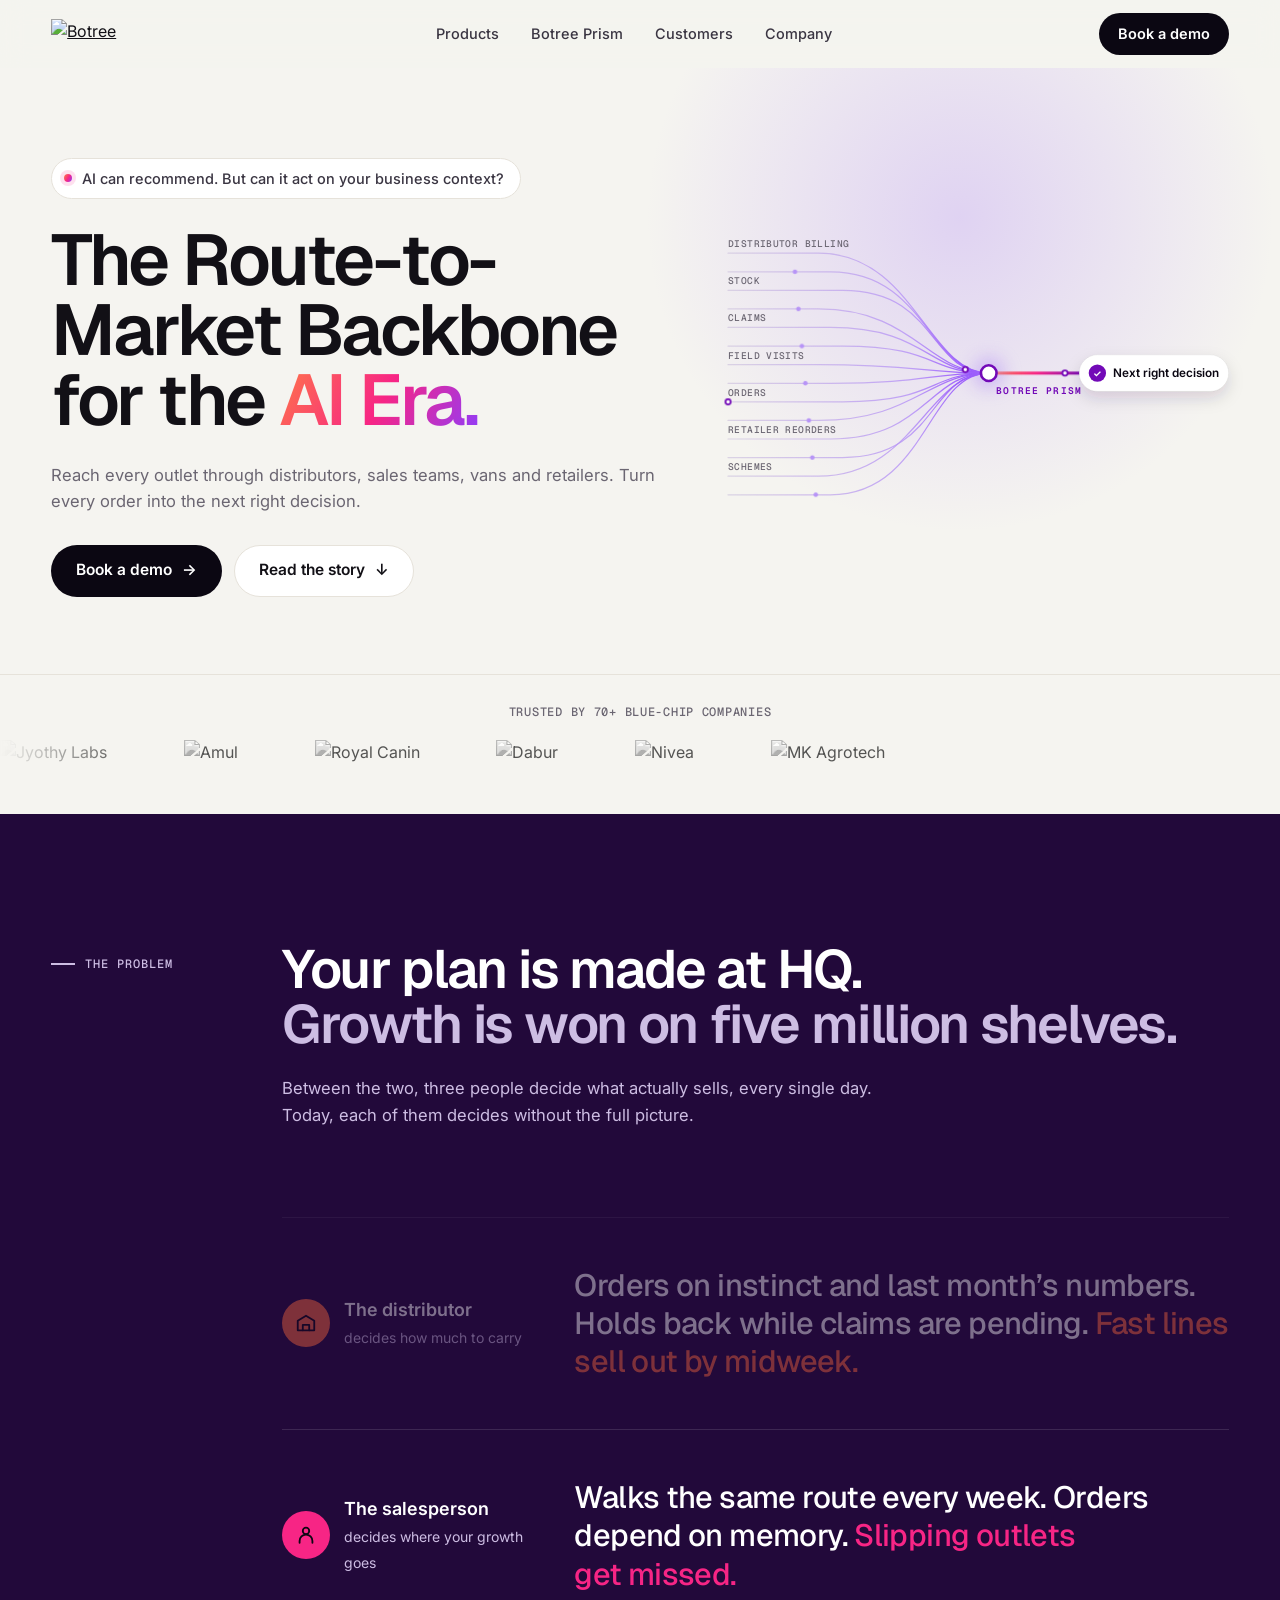
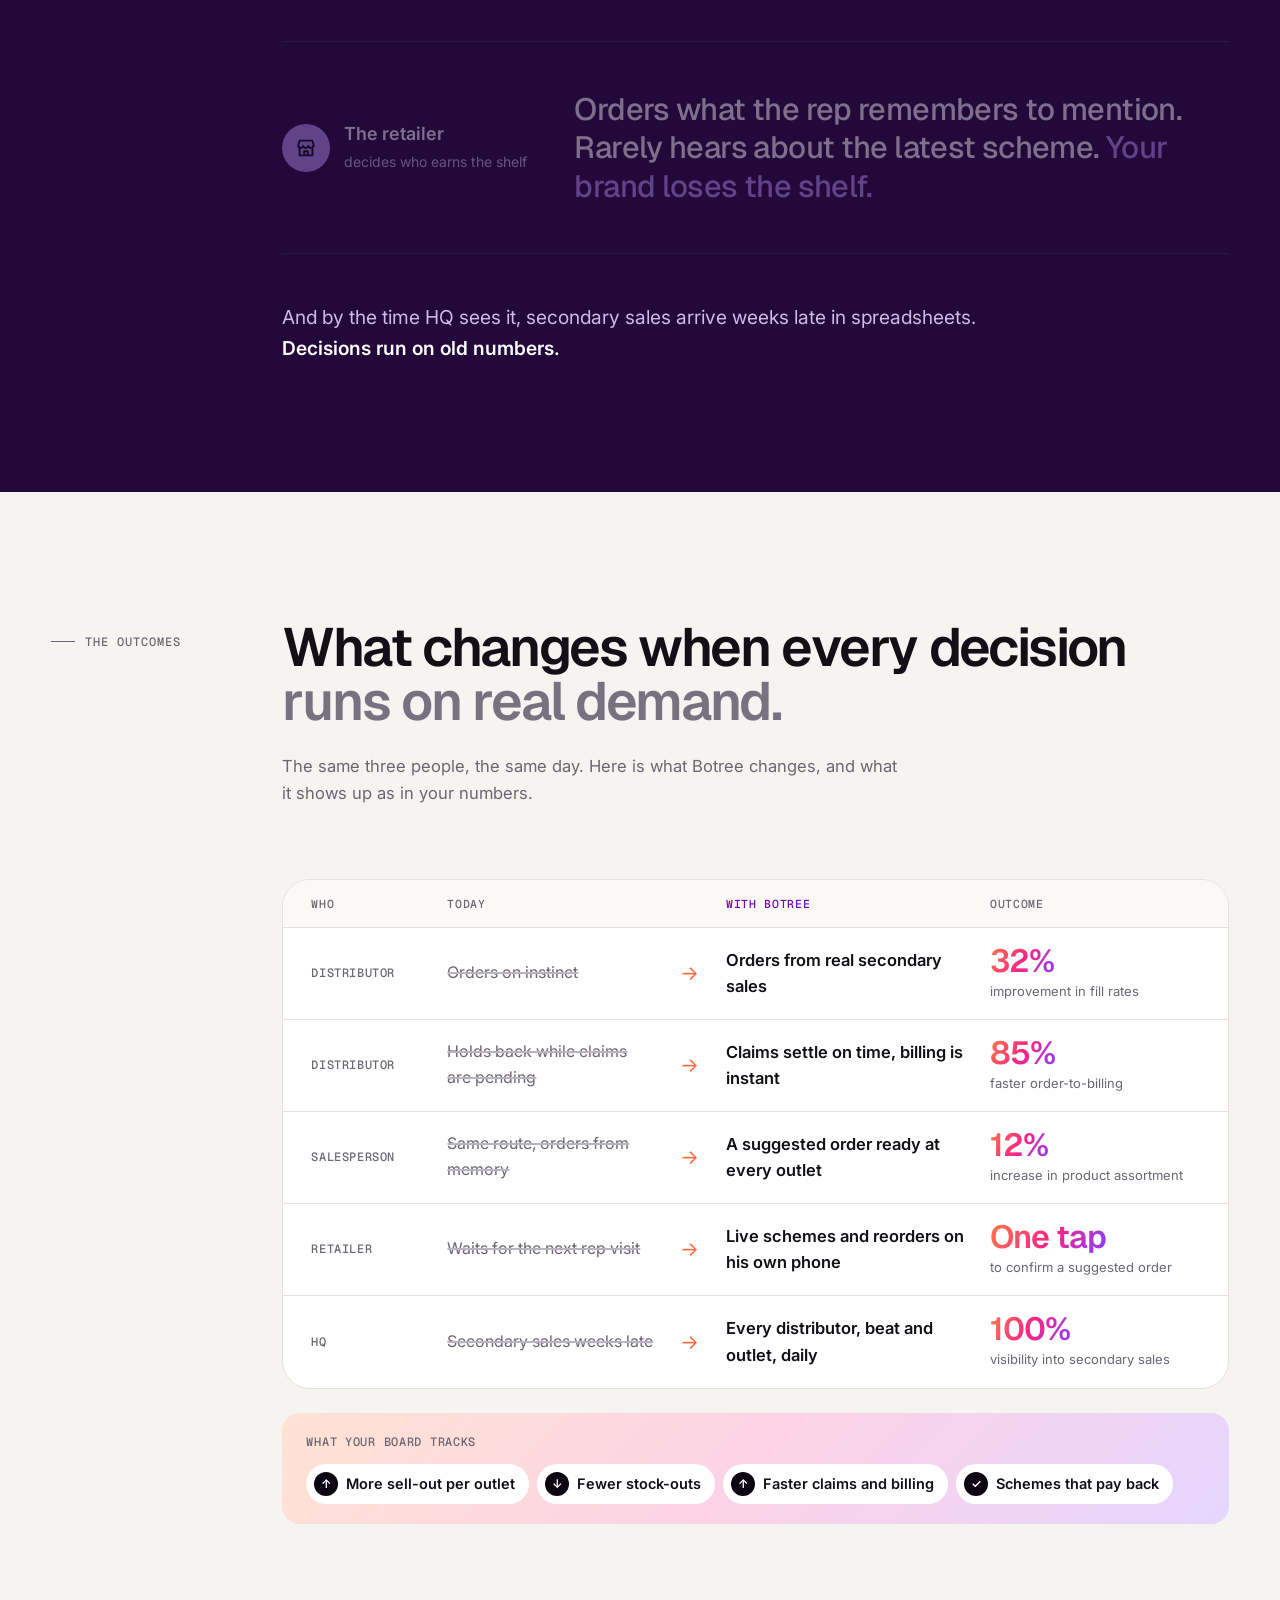
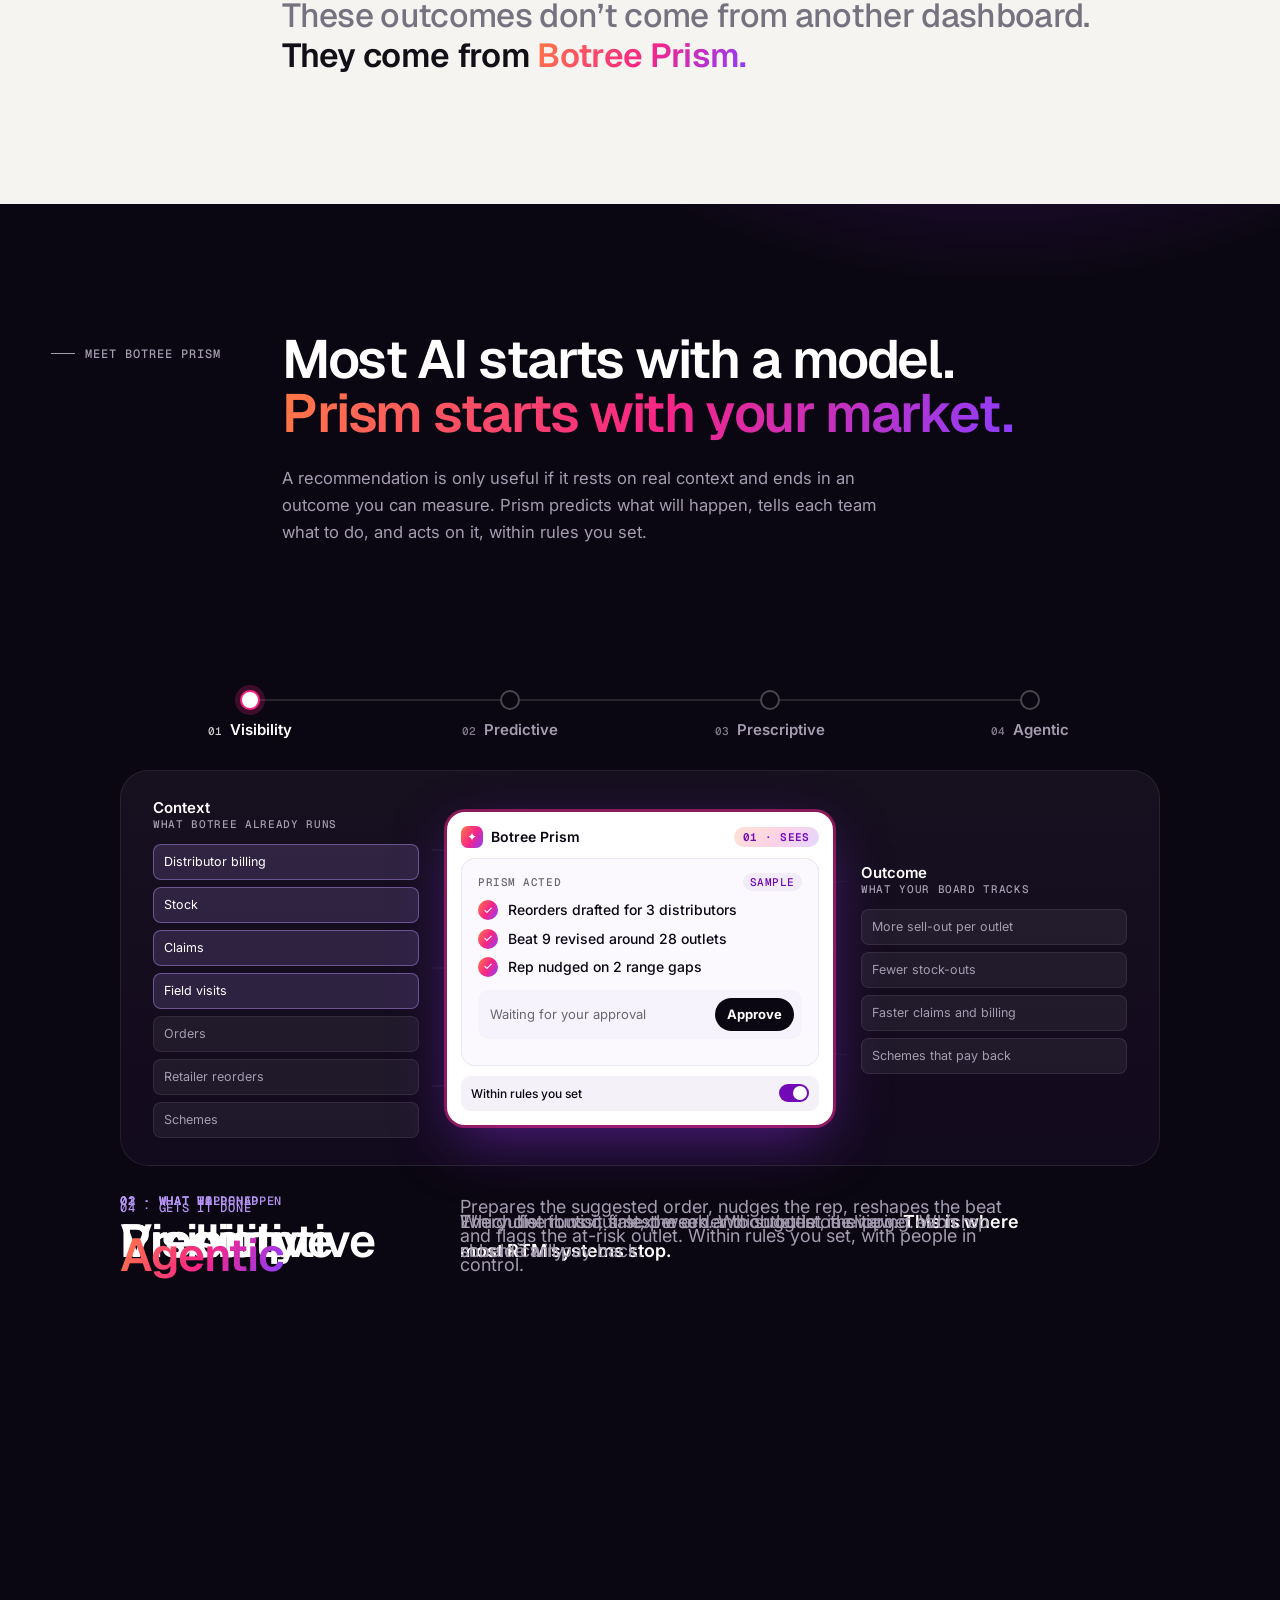
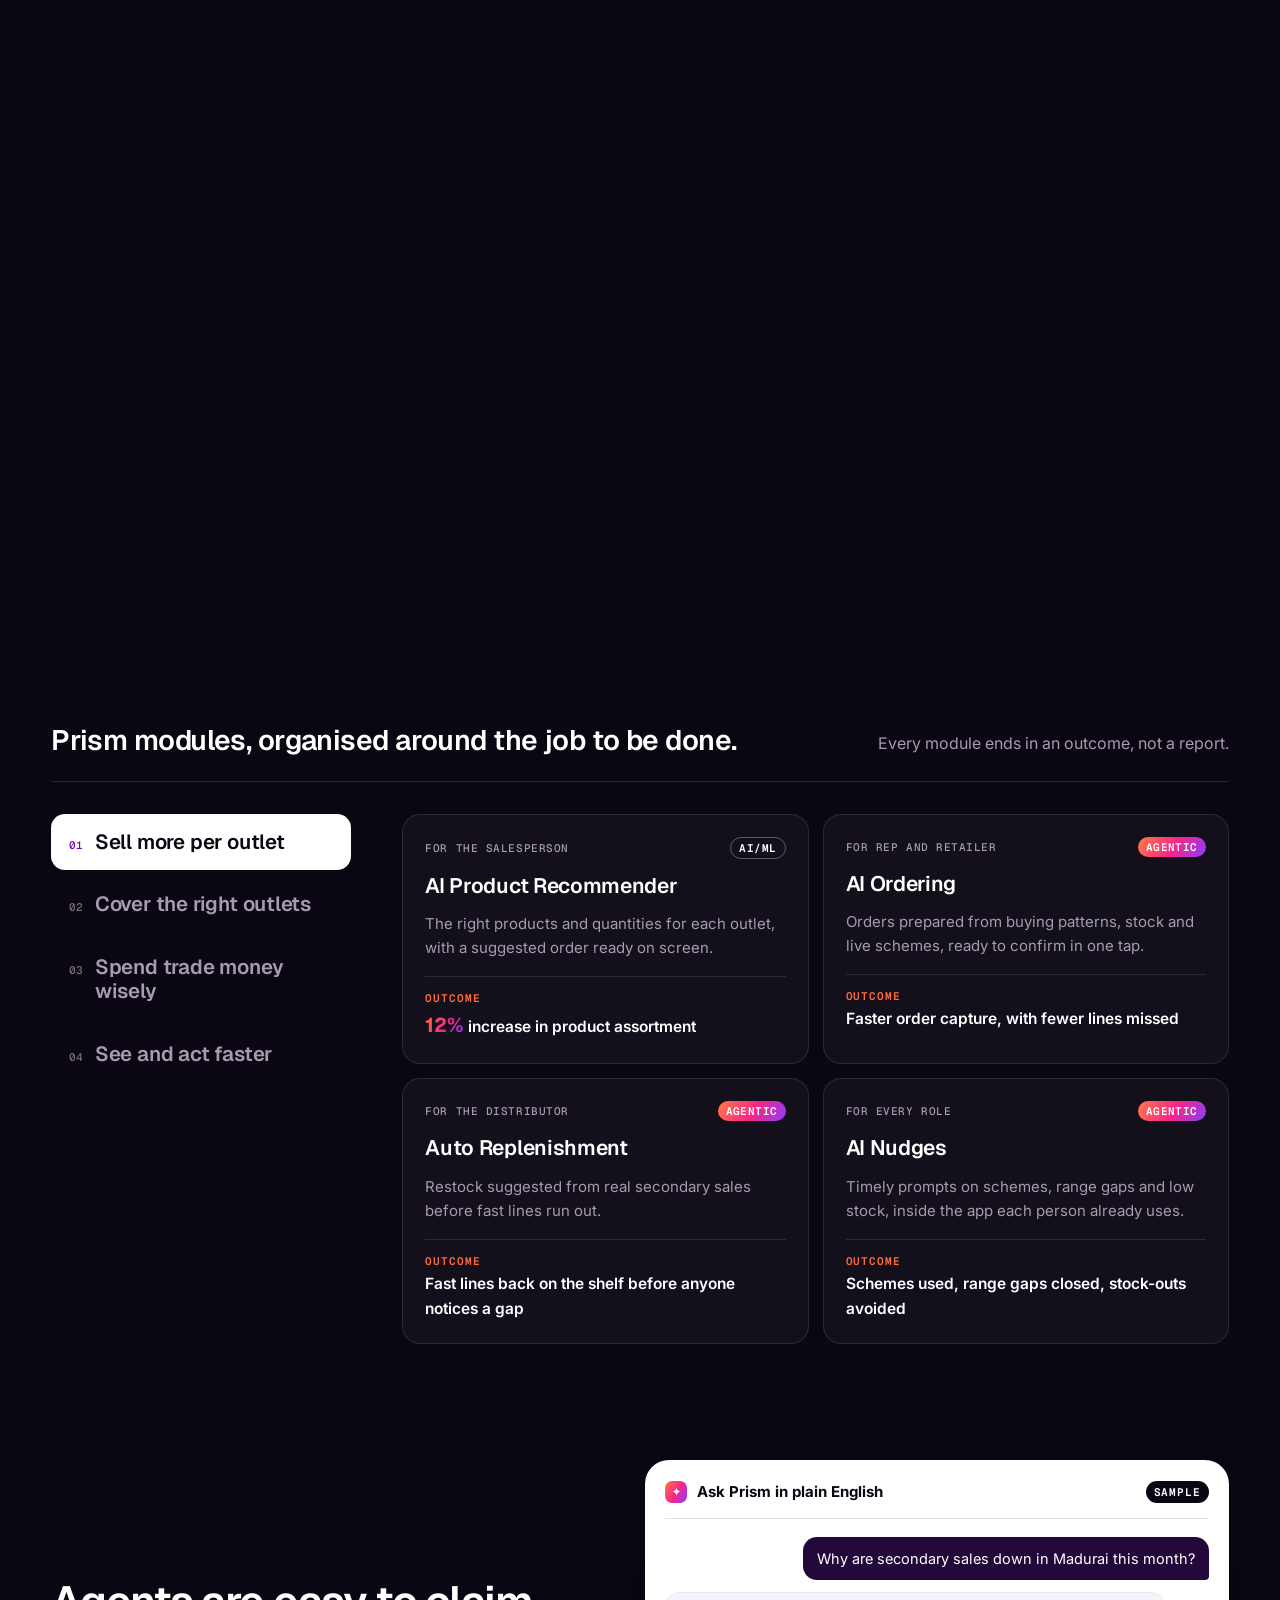
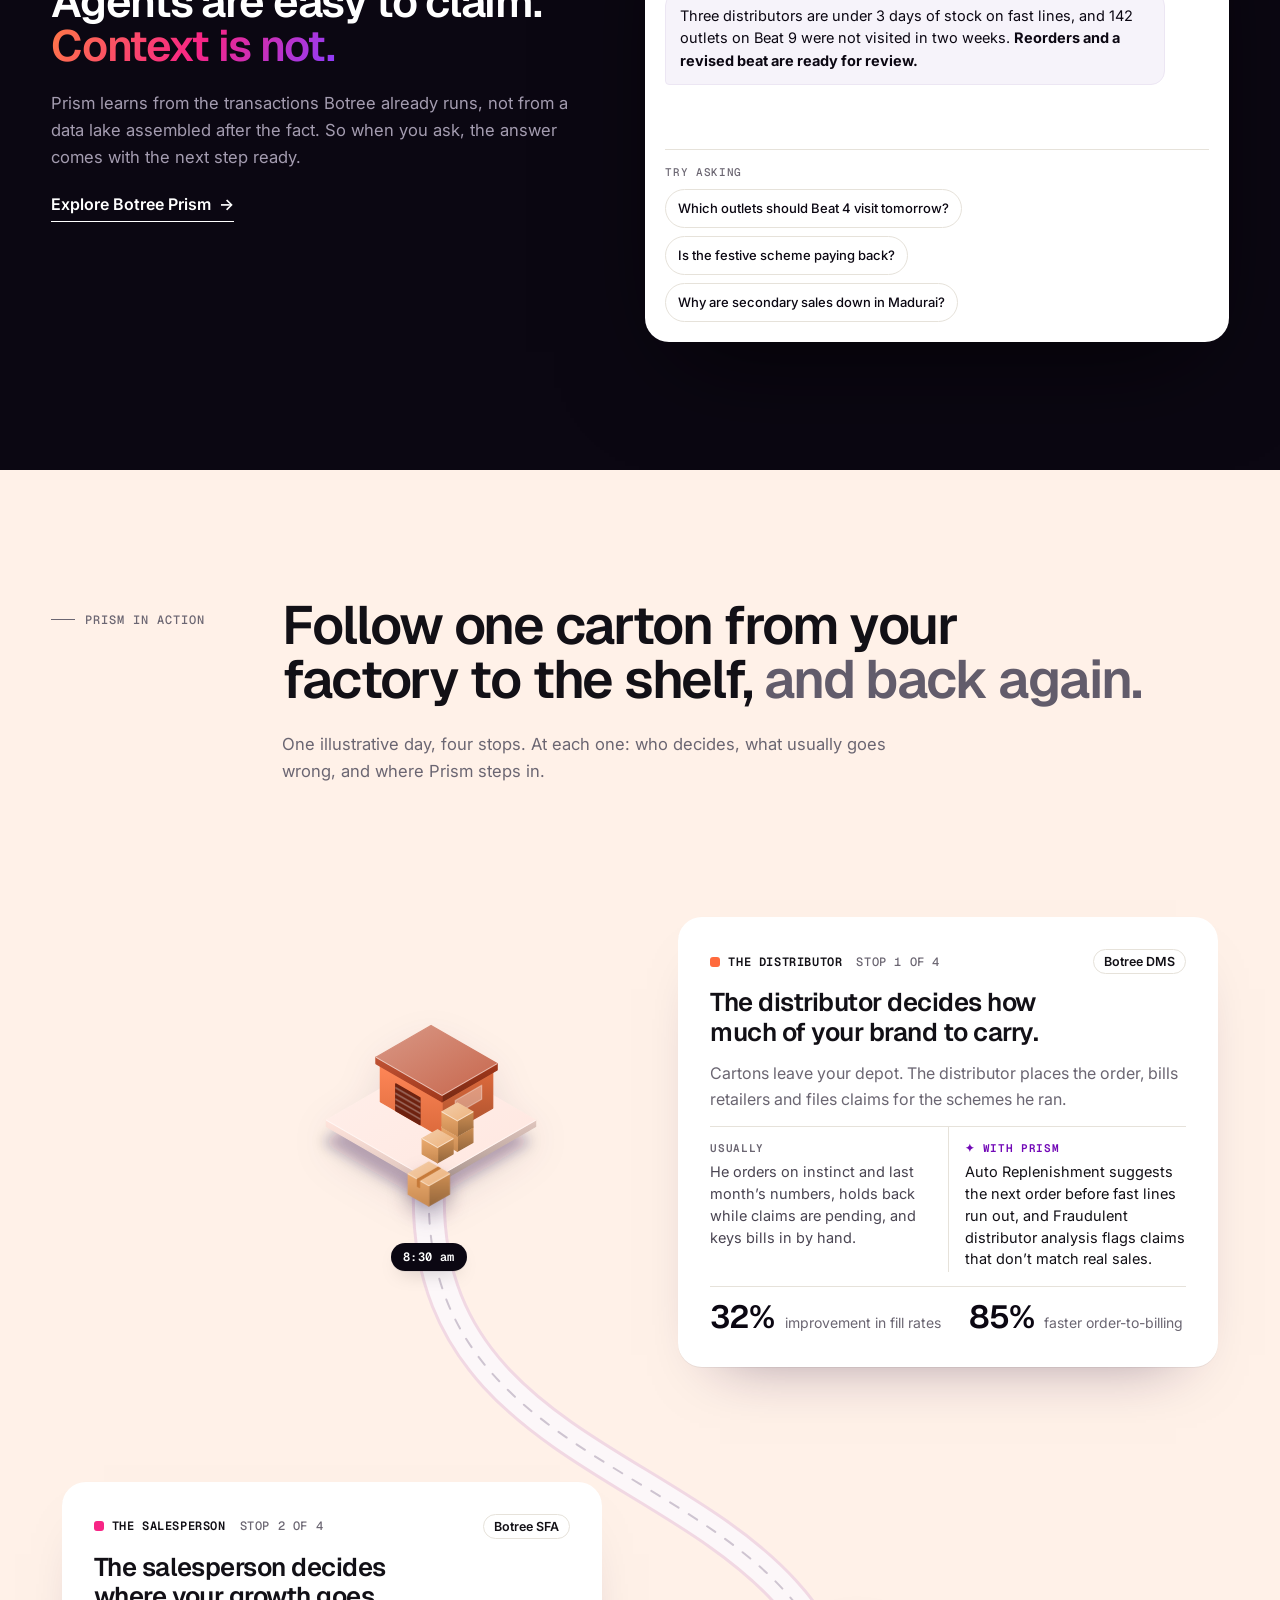
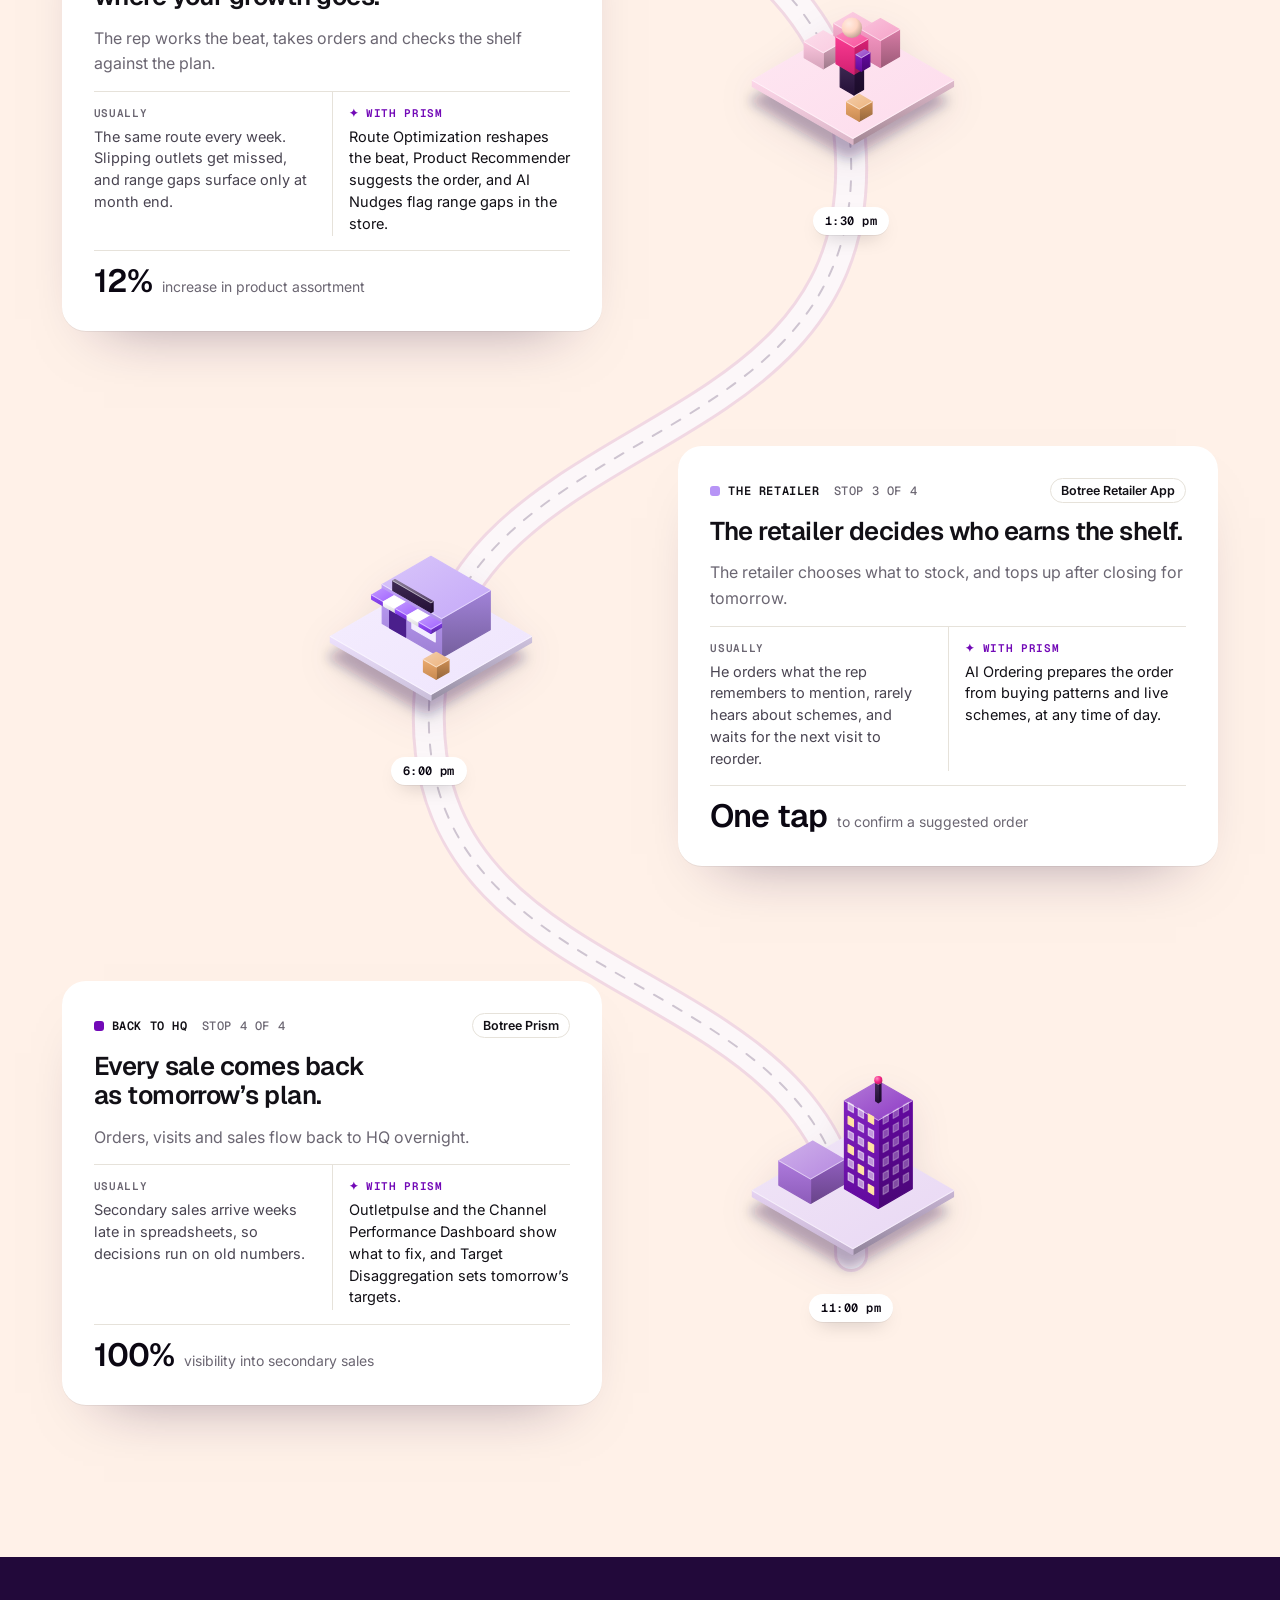
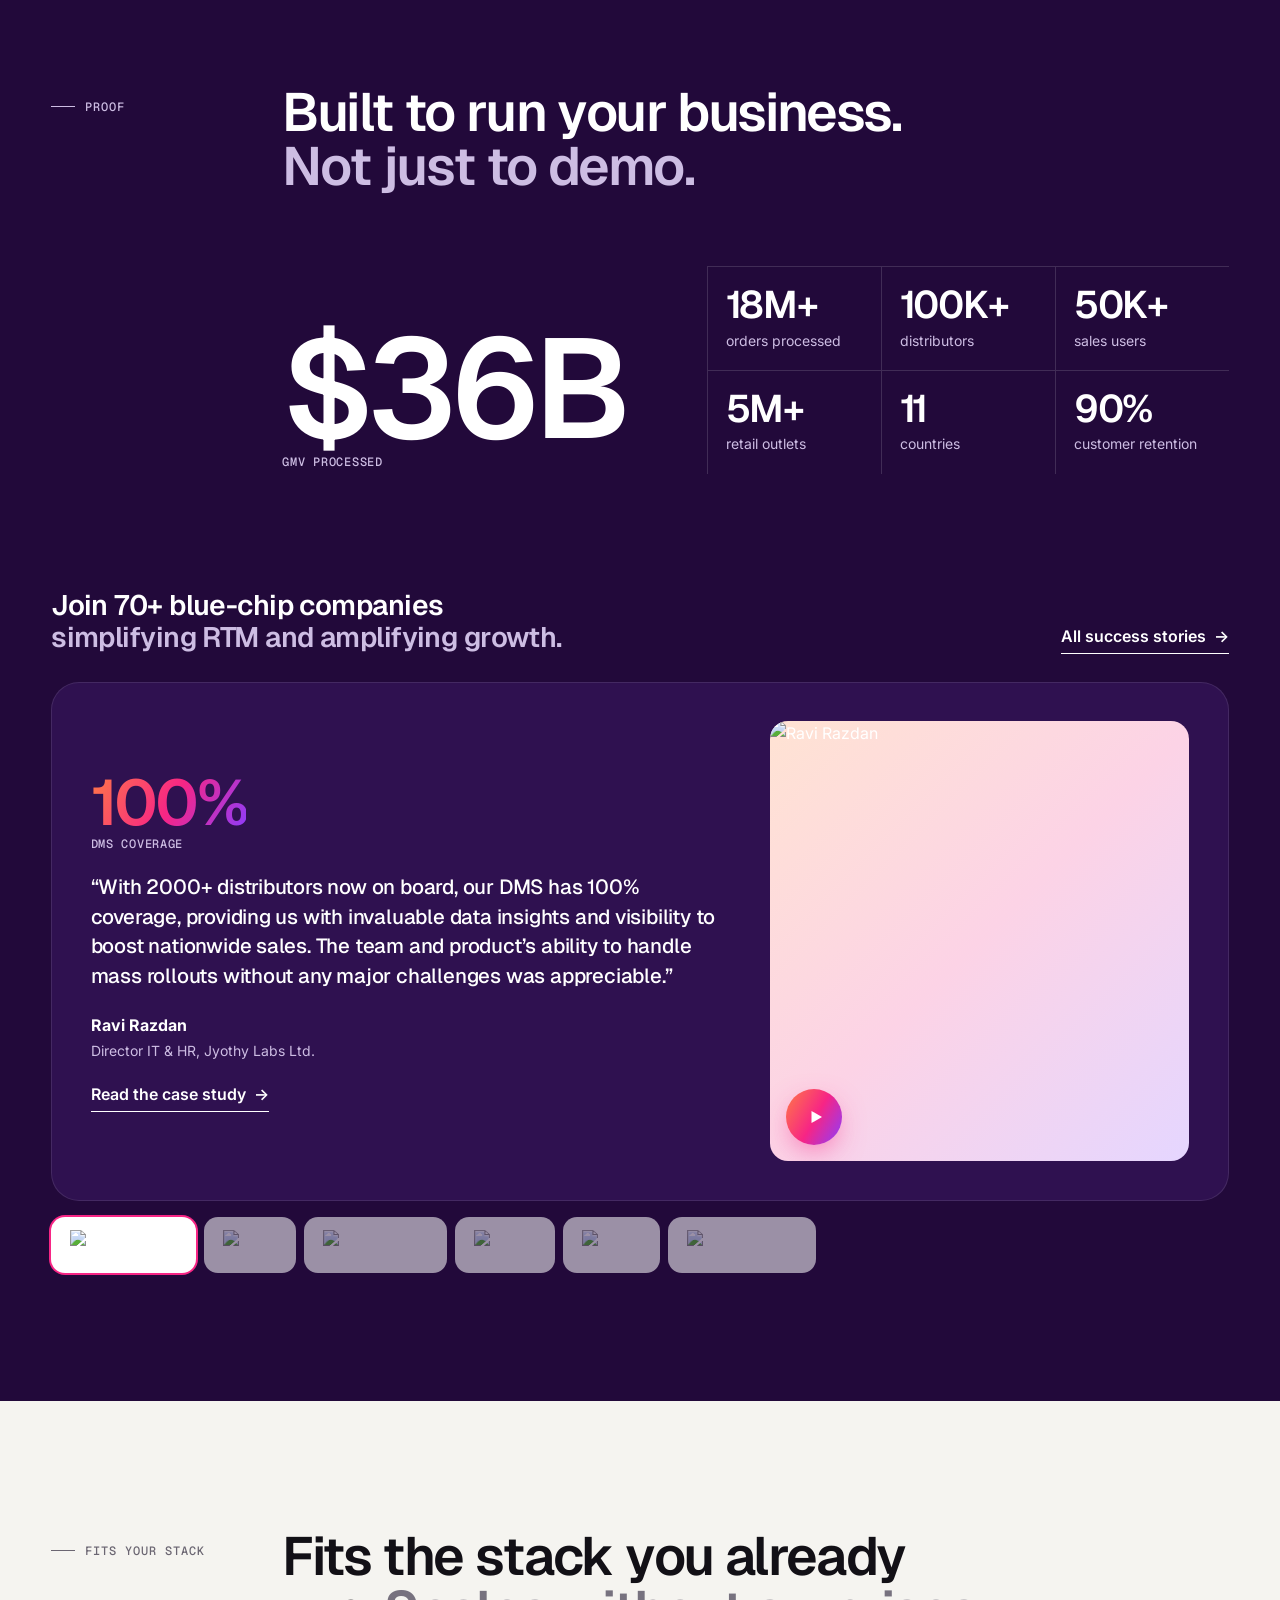
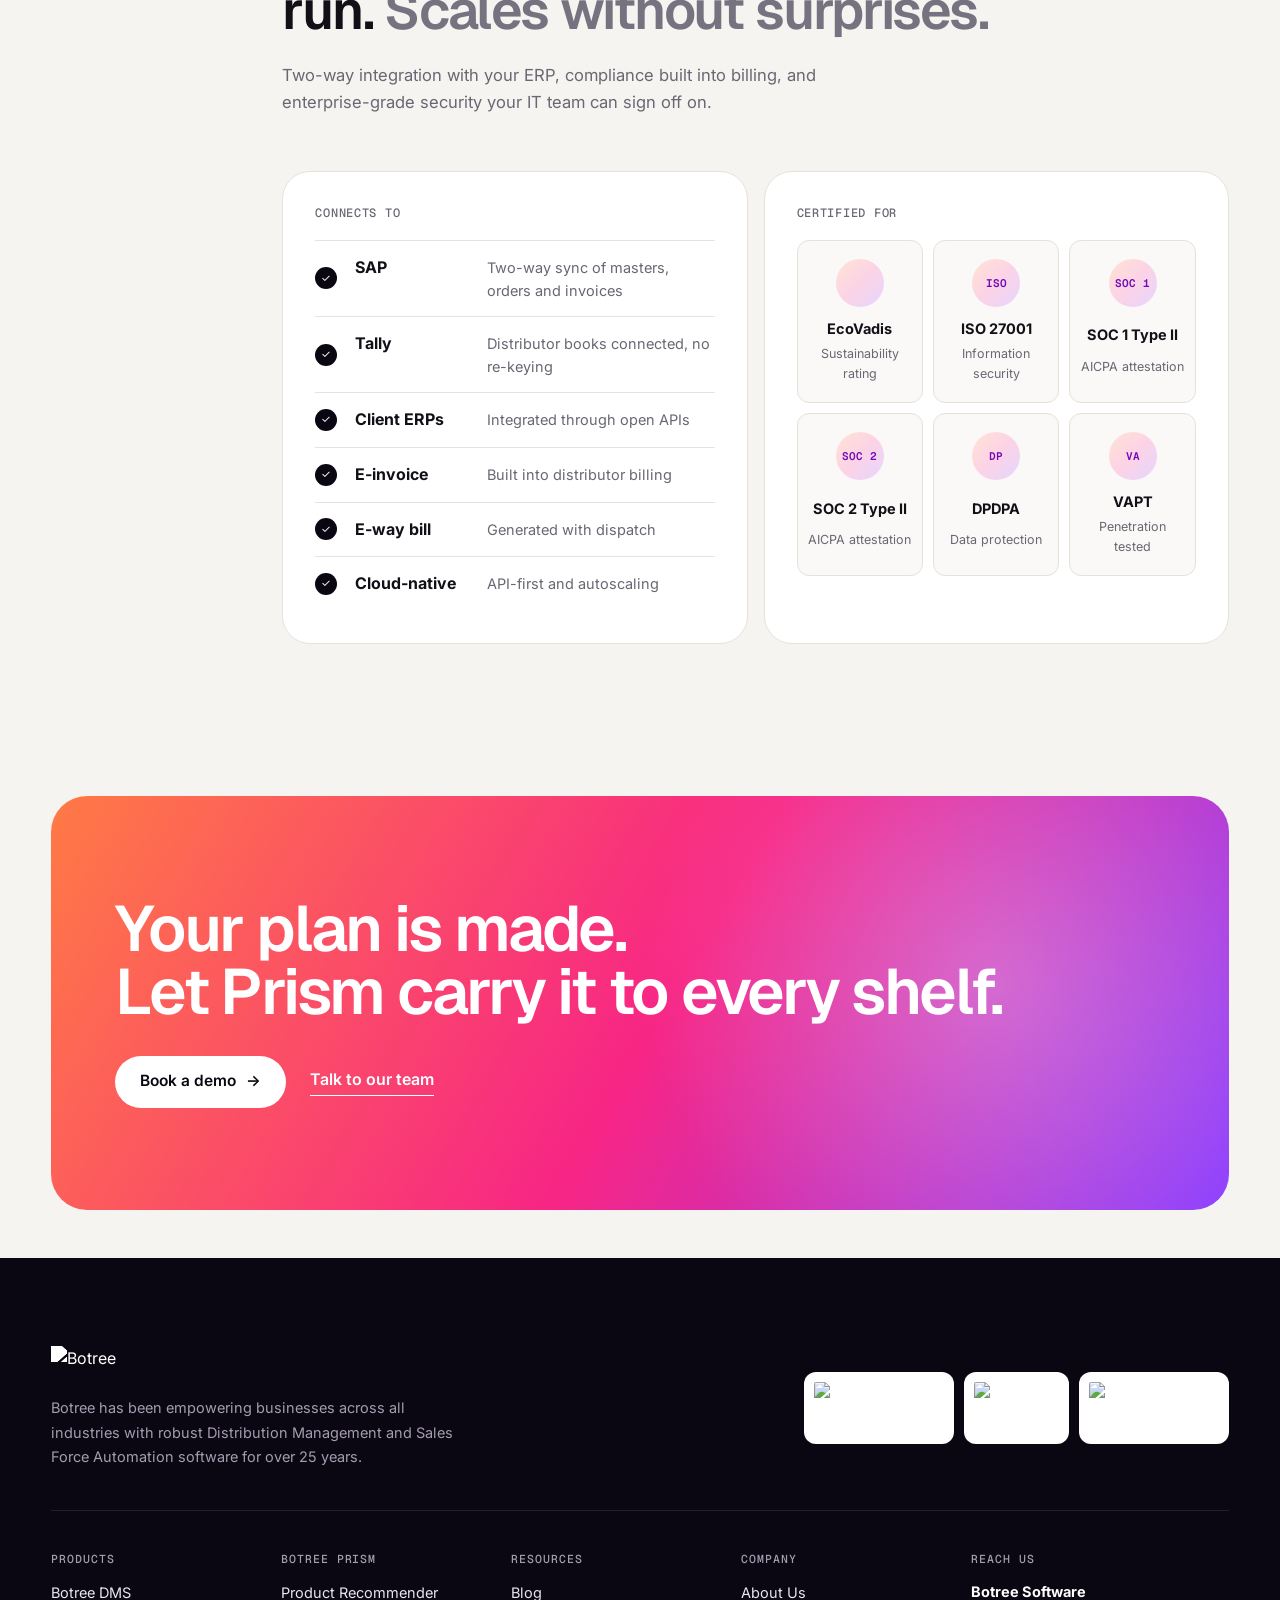
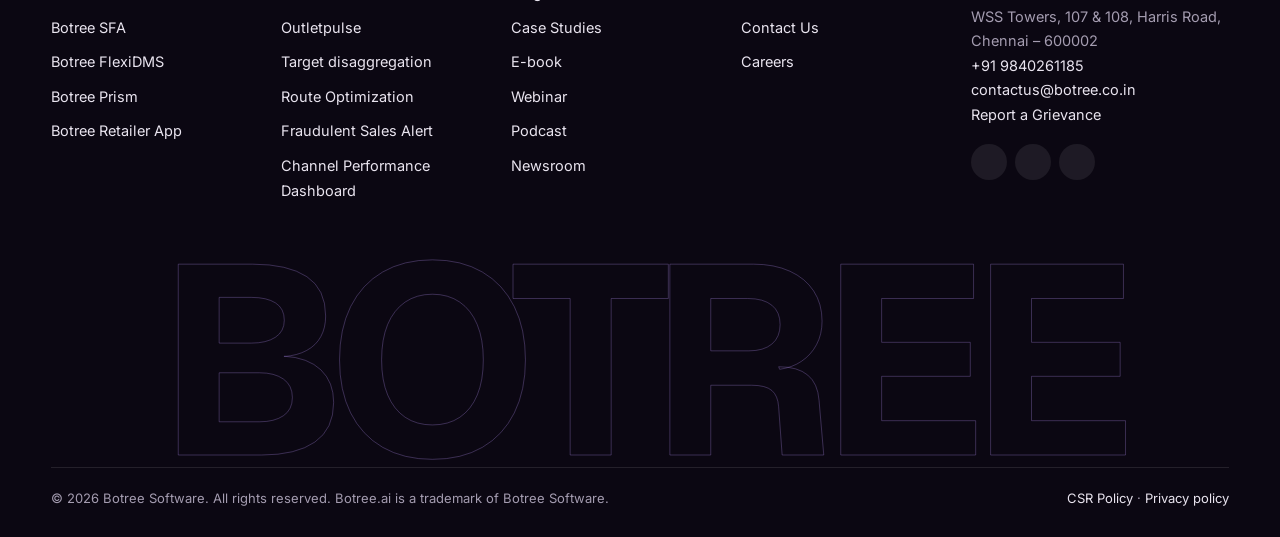
==== commit e93dc32f: "V2: journey road, 3D scenes, Prism scene polish and three hero visuals - Prism in action: 4 stops (d" ====
--- a/v2/index.html
+++ b/v2/index.html
@@ -46,14 +46,8 @@
         <a class="btn btn-ghost" href="#problem">Read the story <span class="arr" aria-hidden="true">↓</span></a>
       </div>
     </div>
-    <figure class="hero-map" aria-label="One plan from HQ fanning out to distributors, sales reps and millions of shelves">
-      <svg id="map" viewBox="0 0 560 480" role="presentation"></svg>
-      <figcaption class="map-legend" aria-hidden="true">
-        <span><i class="l-hq"></i>HQ plan</span>
-        <span><i class="l-d"></i>Distributors</span>
-        <span><i class="l-r"></i>Sales reps</span>
-        <span><i class="l-s"></i>5M+ shelves</span>
-      </figcaption>
+    <figure class="hero-map" aria-label="Raw route-to-market data passing through Botree Prism and coming out as outcomes">
+      <svg id="map" viewBox="0 84 576 304" role="presentation"></svg>
     </figure>
   </div>
 
@@ -306,16 +300,15 @@
     <header class="ch-side"><span class="ch-name">Prism in action</span></header>
     <div class="ch-main">
       <h2 class="h2" id="action-title">Follow one carton from your factory to the shelf, <span class="tone2">and back again.</span></h2>
-      <p class="lead">One illustrative day, eight stops. At each one: who decides, what usually goes wrong, and where Prism steps in.</p>
-    </div>
-  </div>
-
-  <div class="wrap day">
-    <aside class="day-side" aria-hidden="true">
-      <div class="clock"><span class="sky" id="day-sky"></span><b id="day-time">6:00 am</b><small id="day-step">Stop 1 of 8</small></div>
-      <ol class="day-list" id="day-list"></ol>
-    </aside>
-    <ol class="stops" id="stops"></ol>
+      <p class="lead">One illustrative day, four stops. At each one: who decides, what usually goes wrong, and where Prism steps in.</p>
+    </div>
+  </div>
+
+  <!-- The carton travels a road through four stops; road, carton and scenes are drawn by script.js -->
+  <div class="wrap trip" id="trip">
+    <svg class="road" id="road" aria-hidden="true"></svg>
+    <div class="carton" id="carton" aria-hidden="true"></div>
+    <ol class="tstops" id="tstops"></ol>
   </div>
 </section>
 
--- a/v2/styles.css
+++ b/v2/styles.css
@@ -102,22 +102,117 @@
 .hero-q .dot { width: 8px; height: 8px; border-radius: 50%; background: var(--warm); box-shadow: 0 0 0 4px rgba(247, 37, 133, .14); }
 .hero-cta { display: flex; flex-wrap: wrap; gap: 12px; margin-top: 4px; }
 
-.hero-map { position: relative; aspect-ratio: 560 / 480; }
+/* Hero visual: grey data beams → glass prism → coloured outcome beams */
+.hero-map { position: relative; aspect-ratio: 576 / 304; }
 .hero-map svg { width: 100%; height: 100%; overflow: visible; }
-.map-legend { position: absolute; left: 0; right: 0; bottom: -6px; display: flex; justify-content: space-between; font: 500 11px var(--mono); letter-spacing: .05em; text-transform: uppercase; color: var(--muted); }
-.map-legend span { display: inline-flex; align-items: center; gap: 6px; }
-.map-legend i { width: 8px; height: 8px; border-radius: 50%; }
-.l-hq { background: var(--ink); } .l-d { background: var(--orange); } .l-r { background: var(--pink); } .l-s { background: var(--lilac); }
-#map .wire { fill: none; stroke: #D9CCEB; stroke-width: 1.2; }
-#map .wire.w1 { stroke: url(#mapGrad); stroke-width: 1.6; opacity: .7; }
-#map .n-hq rect { fill: var(--ink); }
-#map .n-hq text { fill: #fff; font: 600 13px var(--font); }
-#map .n-d circle { fill: #fff; stroke: var(--orange); stroke-width: 2; }
-#map .n-r circle { fill: #fff; stroke: var(--pink); stroke-width: 2; }
-#map .n-s rect { fill: #EFE6FB; stroke: #CDB6F2; }
-#map .n-s.lit rect { fill: var(--lilac); stroke: var(--purple-2); transition: fill .4s; }
-#map .pulse { fill: var(--pink); }
-#map .lbl { font: 500 11px var(--mono); fill: var(--muted); letter-spacing: .05em; text-transform: uppercase; }
+#map .pz-in { fill: none; stroke: #C9BFD6; stroke-width: 1.6; stroke-linecap: round; stroke-dasharray: 1; stroke-dashoffset: 1; }
+#map .pz-lbl { font: 500 11px var(--mono); letter-spacing: .04em; text-transform: uppercase; fill: var(--muted); opacity: 0; }
+#map .pz-floor { fill: #B794F6; opacity: 0; }
+#map .pz-glow { fill: #B794F6; opacity: 0; }
+#map .pz-prism { opacity: 0; transform-box: fill-box; transform-origin: center; transform: scale(.92); }
+#map .pz-body { stroke: #FFFFFF; stroke-width: 1.5; }
+#map .pz-inner { fill: none; stroke: rgba(139, 61, 255, .18); stroke-width: 1; }
+#map .pz-shine { stroke: rgba(255, 255, 255, .95); stroke-width: 3; stroke-linecap: round; }
+#map .pz-mark { font: 700 34px var(--font); fill: var(--purple); }
+#map .pz-cap { font: 600 10.5px var(--mono); letter-spacing: .12em; fill: var(--purple); }
+#map .pz-out path { fill: none; stroke-linecap: round; stroke-dasharray: 1; stroke-dashoffset: 1; }
+#map .pz-beam { stroke-width: 7; }
+#map .pz-beam-glow { stroke-width: 12; opacity: .35; }
+#map .pz-core { stroke: rgba(255, 255, 255, .75); stroke-width: 1.4; }
+#map .pz-out { transition: opacity .3s var(--ease); }
+#map .pz-pill { opacity: 0; transform-box: fill-box; transform-origin: left center; transform: translateX(-8px); cursor: default; transition: opacity .3s var(--ease); }
+#map .pz-pill-bg { fill: #FFFFFF; stroke: rgba(11, 7, 18, .06); filter: drop-shadow(0 8px 14px rgba(42, 18, 64, .12)); }
+#map .pz-pill-t { font: 600 12.5px var(--font); fill: var(--ink); }
+#map .t-short { display: none; }
+#map .pz-p-in { fill: #9C8DB2; }
+#map .pz-p-out { fill: #FFFFFF; stroke-width: 2.5; }
+
+/* Entrance: inputs draw in, prism appears, outcomes sweep out */
+#map.is-in .pz-in { animation: pzDraw .9s var(--ease) forwards; animation-delay: var(--d); }
+#map.is-in .pz-lbl { animation: pzFade .6s var(--ease) forwards; animation-delay: var(--d); }
+#map.is-in .pz-prism { animation: pzPop .7s var(--ease) .45s forwards; }
+#map.is-in .pz-glow { animation: pzGlowIn .8s var(--ease) .5s forwards, pzBreathe 3.2s ease-in-out 1.4s infinite; }
+#map.is-in .pz-floor { animation: pzFloorIn .8s var(--ease) .55s forwards; }
+#map.is-in .pz-out path { animation: pzDraw .9s var(--ease) forwards; animation-delay: var(--d); }
+#map.is-in .pz-pill { animation: pzPill .5s var(--ease) forwards; animation-delay: var(--d); }
+@keyframes pzDraw { to { stroke-dashoffset: 0; } }
+@keyframes pzFade { to { opacity: 1; } }
+@keyframes pzPop { to { opacity: 1; transform: none; } }
+@keyframes pzGlowIn { to { opacity: .55; } }
+@keyframes pzBreathe { 0%, 100% { opacity: .55; } 50% { opacity: .38; } }
+@keyframes pzFloorIn { to { opacity: .35; } }
+@keyframes pzPill { to { opacity: 1; transform: none; } }
+
+/* Hovering an outcome highlights its beam */
+#map[data-hot] .pz-out, #map[data-hot] .pz-pill { opacity: .3; }
+#map[data-hot="0"] [data-i="0"], #map[data-hot="1"] [data-i="1"], #map[data-hot="2"] [data-i="2"], #map[data-hot="3"] [data-i="3"] { opacity: 1; }
+/* Hero visual B: data dots → hub → outcome cards */
+#map .hb-in { fill: none; stroke: #D6CCE3; stroke-width: 1.5; stroke-dasharray: 1; stroke-dashoffset: 1; }
+#map .hb-dot { fill: #FFFFFF; stroke-width: 2.5; opacity: 0; transform-box: fill-box; transform-origin: center; transform: scale(.4); }
+#map .hb-rail { fill: none; stroke: #D6CCE3; stroke-width: 2; stroke-dasharray: 1; stroke-dashoffset: 1; }
+#map .hb-halo { fill: #B794F6; opacity: 0; }
+#map .hb-ring { fill: none; stroke: rgba(114, 9, 183, .25); stroke-width: 1.5; opacity: 0; transform-box: fill-box; transform-origin: center; }
+#map .hb-hub { opacity: 0; transform-box: fill-box; transform-origin: center; transform: scale(.85); }
+#map .hb-hub-bg { fill: var(--purple); }
+#map .hb-mark { font: 700 30px var(--font); fill: #FFFFFF; }
+#map .hb-cap { font: 600 11px var(--mono); letter-spacing: .12em; fill: var(--purple); }
+#map .hb-card { opacity: 0; transform-box: fill-box; transform-origin: center; transform: translateY(10px); }
+#map .hb-card-bg { fill: #FFFFFF; stroke: rgba(11, 7, 18, .06); }
+#map .hb-bar { transform-box: fill-box; transform-origin: left center; transform: scaleX(0); }
+#map .hb-donut-bg { fill: none; stroke: #EFE6FB; stroke-width: 8; }
+#map .hb-donut { fill: none; stroke: var(--purple); stroke-width: 8; stroke-linecap: round; stroke-dashoffset: var(--c); }
+#map .hb-num { font: 700 11.5px var(--font); fill: var(--ink); }
+#map .hb-line { fill: none; stroke: #F72585; stroke-width: 2.5; stroke-linecap: round; stroke-linejoin: round; stroke-dasharray: 1; stroke-dashoffset: 1; }
+#map .hb-line-dot { fill: #F72585; opacity: 0; }
+#map .hb-sep { stroke: #EEE9F3; }
+#map .hb-lbl { font: 600 11px var(--mono); letter-spacing: .06em; fill: var(--muted); }
+#map .hb-p-in { fill: #A897C0; }
+#map .hb-p-out { fill: var(--purple); }
+
+#map.is-in .hb-in { animation: pzDraw .9s var(--ease) forwards; animation-delay: var(--d); }
+#map.is-in .hb-dot { animation: pzPop .45s var(--ease) forwards; animation-delay: var(--d); }
+#map.is-in .hb-hub { animation: pzPop .6s var(--ease) .5s forwards; }
+#map.is-in .hb-halo { animation: pzGlowIn .8s var(--ease) .55s forwards, pzBreathe 3.2s ease-in-out 1.4s infinite; }
+#map.is-in .hb-ring { animation: hbRing 2.6s ease-out 1.2s infinite; }
+#map.is-in .hb-rail { animation: pzDraw .6s var(--ease) .8s forwards; }
+#map.is-in .hb-card { animation: pzPop .55s var(--ease) forwards; animation-delay: var(--d); }
+#map.is-in .hb-bar { animation: hbGrow .7s var(--ease) forwards; animation-delay: var(--d); }
+#map.is-in .hb-donut { animation: hbDonut 1s var(--ease) 1.2s forwards; }
+#map.is-in .hb-line { animation: pzDraw 1s var(--ease) 1.3s forwards; }
+#map.is-in .hb-line-dot { animation: pzFade .3s var(--ease) 2.2s forwards; }
+#map .hb-card.ping .hb-card-bg { animation: hbPing .5s var(--ease); }
+@keyframes hbGrow { to { transform: scaleX(1); } }
+@keyframes hbDonut { to { stroke-dashoffset: 0; } }
+@keyframes hbRing { 0% { opacity: .9; transform: scale(1); } 100% { opacity: 0; transform: scale(1.35); } }
+@keyframes hbPing { 50% { stroke: rgba(114, 9, 183, .45); stroke-width: 2; } }
+/* Hero visual A: many threads → one point → the next right decision */
+#map .ha-thread { fill: none; stroke: url(#haThread); stroke-width: 1.4; stroke-linecap: round; stroke-dasharray: 1; stroke-dashoffset: 1; }
+#map .ha-lbl { font: 500 11px var(--mono); letter-spacing: .04em; text-transform: uppercase; fill: var(--muted); opacity: 0; }
+#map .ha-pt { fill: #B794F6; opacity: 0; }
+#map .ha-beam { fill: none; stroke: url(#haBeam); stroke-width: 3.5; stroke-linecap: round; stroke-dasharray: 1; stroke-dashoffset: 1; }
+#map .ha-beam-glow { fill: none; stroke: #F72585; stroke-width: 8; opacity: 0; }
+#map .ha-halo { fill: #B794F6; opacity: 0; }
+#map .ha-core { opacity: 0; transform-box: fill-box; transform-origin: center; transform: scale(.6); }
+#map .ha-core-dot { fill: #FFFFFF; stroke: var(--purple); stroke-width: 3; }
+#map .ha-cap { font: 600 11px var(--mono); letter-spacing: .12em; fill: var(--purple); }
+#map .ha-chip { opacity: 0; transform-box: fill-box; transform-origin: left center; transform: translateX(-8px); }
+#map .ha-chip-bg { fill: #FFFFFF; stroke: rgba(11, 7, 18, .06); }
+#map .ha-chip-ic { fill: var(--purple); }
+#map .ha-chip-tick { font: 700 11px var(--font); fill: #FFFFFF; }
+#map .ha-chip-t { font: 600 13.5px var(--font); fill: var(--ink); }
+#map .ha-p { fill: #FFFFFF; stroke: var(--purple); stroke-width: 2; }
+
+#map.is-in .ha-thread { animation: pzDraw 1s var(--ease) forwards; animation-delay: var(--d); }
+#map.is-in .ha-lbl { animation: pzFade .6s var(--ease) forwards; animation-delay: var(--d); }
+#map.is-in .ha-pt { animation: pzFade .4s var(--ease) forwards; animation-delay: var(--d); }
+#map.is-in .ha-core { animation: pzPop .5s var(--ease) .75s forwards; }
+#map.is-in .ha-halo { animation: pzGlowIn .7s var(--ease) .8s forwards, pzBreathe 3s ease-in-out 1.6s infinite; }
+#map.is-in .ha-beam { animation: pzDraw .6s var(--ease) .95s forwards; }
+#map.is-in .ha-beam-glow { animation: haGlowIn .6s var(--ease) 1s forwards; }
+#map.is-in .ha-chip { animation: pzPill .5s var(--ease) 1.3s forwards; }
+#map .ha-chip.ping .ha-chip-ic { animation: haPing .5s var(--ease); }
+@keyframes haGlowIn { to { opacity: .28; } }
+@keyframes haPing { 50% { fill: #F72585; } }
 
 .trust { margin-top: clamp(48px, 6vw, 80px); padding: 28px 0 40px; border-top: 1px solid var(--line); text-align: center; }
 .marquee { overflow: hidden; margin-top: 18px; mask-image: linear-gradient(90deg, transparent, #000 10%, #000 90%, transparent); }
@@ -132,7 +227,7 @@
 .ch-light { background: var(--canvas); }
 .ch-plum { background: var(--plum); color: #fff; --muted-dark: #CDBDE3; }
 .ch-ink { background: var(--ink); color: #fff; overflow: hidden; overflow: clip; }
-.ch-sky { --tone2: #625C6B; background: linear-gradient(180deg, #FFF3EA 0%, #FCE9F2 40%, #F1E9FF 100%); }
+.ch-sky { --tone2: #625C6B; background: var(--sky, linear-gradient(180deg, #FFF1E8 0%, #FDF2F6 45%, #F3DDF0 100%)); }
 .ch-grid { display: grid; grid-template-columns: 180px minmax(0, 1fr); gap: clamp(24px, 4vw, 64px); }
 .ch-side { position: sticky; top: calc(var(--top-h) + 32px); align-self: start; display: grid; gap: 6px; }
 .ch-name { font: 500 12px var(--mono); letter-spacing: .08em; text-transform: uppercase; color: var(--muted); }
@@ -335,47 +430,57 @@
 .chat-try button[aria-pressed="true"] { background: var(--ink); color: #fff; border-color: var(--ink); }
 
 /* ---------- 04 In action ---------- */
-.day { margin-top: clamp(40px, 6vw, 72px); display: grid; grid-template-columns: 300px minmax(0, 1fr); gap: clamp(24px, 5vw, 72px); }
-.day-side { position: sticky; top: calc(var(--top-h) + 32px); align-self: start; display: grid; gap: 20px; }
-.clock { position: relative; overflow: hidden; border-radius: var(--r-l); padding: 22px; color: #fff; display: grid; gap: 2px; min-height: 120px; align-content: end; }
-.sky { position: absolute; inset: 0; z-index: 0; transition: background 1s var(--ease); background: linear-gradient(160deg, #FF9A62, #F72585 60%, #8B3DFF); }
-.clock[data-sky="dawn"] .sky { background: linear-gradient(160deg, #FFB37A, #FF7A8A 60%, #B794F6); }
-.clock[data-sky="day"] .sky { background: linear-gradient(160deg, #FF8A4C, #F72585 70%, #A35CFF); }
-.clock[data-sky="dusk"] .sky { background: linear-gradient(160deg, #F72585, #8B2BE2 70%, #3A0F66); }
-.clock[data-sky="night"] .sky { background: linear-gradient(160deg, #4A1F5C, #2E1747 55%, #1E1233); }
-.clock b, .clock small { position: relative; z-index: 1; }
-.clock b { font: 600 44px/1 var(--display); letter-spacing: -0.03em; }
-.clock small { font: 500 11.5px var(--mono); letter-spacing: .06em; text-transform: uppercase; opacity: .9; }
-.day-list { display: grid; position: relative; padding-left: 22px; }
-.day-list::before { content: ""; position: absolute; left: 6px; top: 8px; bottom: 8px; width: 2px; background: rgba(11, 7, 18, .1); }
-.day-list::after { content: ""; position: absolute; left: 6px; top: 8px; width: 2px; height: calc((100% - 16px) * var(--p, 0)); background: var(--warm); transition: height .5s var(--ease); }
-.day-list li { position: relative; padding: 7px 0; font-size: 14.5px; color: var(--muted); transition: color .3s; }
-.day-list li::before { content: ""; position: absolute; left: -21px; top: 13px; width: 10px; height: 10px; border-radius: 50%; background: #fff; border: 2px solid #D8D2E0; z-index: 1; transition: all .3s; }
-.day-list li.done::before { border-color: var(--pink); background: var(--pink); }
-.day-list li.now { color: var(--text); font-weight: 600; }
-.day-list li.now::before { border-color: var(--pink); background: #fff; box-shadow: 0 0 0 4px rgba(247, 37, 133, .2); }
-.day-list a { text-decoration: none; }
-
-.stops { display: grid; gap: 20px; }
-.stop { background: rgba(255, 255, 255, .78); backdrop-filter: blur(6px); border: 1px solid rgba(255, 255, 255, .9); border-radius: var(--r-xl); padding: clamp(24px, 3vw, 36px); display: grid; gap: 16px; box-shadow: 0 1px 0 var(--line); opacity: .55; transform: scale(.985); transition: opacity .5s var(--ease), transform .5s var(--ease), box-shadow .5s; }
-.stop.is-on { opacity: 1; transform: none; box-shadow: 0 30px 80px -40px rgba(139, 43, 226, .45); }
-.stop-step { display: flex; gap: 10px; align-items: center; flex-wrap: wrap; font: 500 11.5px var(--mono); letter-spacing: .05em; text-transform: uppercase; color: var(--muted); }
-.stop-step .t { padding: 3px 8px; border-radius: 999px; background: var(--ink); color: #fff; }
-.stop-step .prod { margin-left: auto; padding: 3px 8px; border-radius: 999px; border: 1px solid var(--line); background: #fff; text-transform: none; letter-spacing: 0; font-family: var(--font); font-weight: 600; color: var(--text); }
-.stop h3 { font: 600 clamp(24px, 2.4vw, 32px)/1.1 var(--display); letter-spacing: -0.02em; text-wrap: balance; }
-.stop > p { color: var(--muted); }
-.stop-wrong { padding: 12px 14px; border-radius: var(--r-m); background: #FFF4EC; border-left: 3px solid var(--orange); font-size: 15px; }
-.stop-wrong b { color: #C2410C; }
-.stop-prism { display: flex; gap: 12px; align-items: flex-start; padding: 14px 16px; border-radius: var(--r-m); background: var(--warm-soft); color: var(--ink); font-size: 15px; box-shadow: inset 0 0 0 1.5px rgba(247, 37, 133, .35); }
-.stop-prism .spark { flex: none; }
-.stop-out { display: flex; align-items: baseline; gap: 12px; flex-wrap: wrap; padding-top: 4px; }
-.stop-out b { font: 600 30px/1 var(--display); letter-spacing: -0.03em; color: var(--purple); }
-.stop-out span { color: var(--muted); font-size: 15px; }
-.stop-out .lab { font: 600 11px var(--mono); letter-spacing: .08em; text-transform: uppercase; color: var(--orange); width: 100%; }
+/* The road: a carton travels from the distributor to HQ; sky shifts from dawn to night */
+.ch-sky { transition: background-color .3s linear; }
+.ch-sky.is-night .ch-name, .ch-sky.is-night .h2, .ch-sky.is-night .lead { color: #fff; }
+.trip { position: relative; margin-top: clamp(40px, 6vw, 80px); }
+.road { position: absolute; left: 0; top: 0; overflow: visible; pointer-events: none; z-index: 0; }
+.road path { fill: none; stroke-linecap: round; stroke-linejoin: round; }
+.road .r-edge { stroke: rgba(114, 9, 183, .1); stroke-width: 34; }
+.road .r-base { stroke: rgba(255, 255, 255, .78); stroke-width: 28; }
+.road .r-dash { stroke: rgba(42, 18, 64, .22); stroke-width: 2; stroke-dasharray: 10 12; }
+.road .r-prog { stroke: url(#roadGrad); stroke-width: 5; }
+.is-night .road .r-base { stroke: rgba(255, 255, 255, .14); }
+.is-night .road .r-edge { stroke: rgba(183, 148, 246, .12); }
+.is-night .road .r-dash { stroke: rgba(255, 255, 255, .25); }
+.carton { position: absolute; left: 0; top: 0; z-index: 3; width: 56px; height: 56px; will-change: transform; filter: drop-shadow(0 12px 10px rgba(42, 18, 64, .28)); pointer-events: none; }
+.carton svg { width: 100%; height: 100%; animation: bob 1.4s ease-in-out infinite; }
+@keyframes bob { 50% { transform: translateY(-4px); } }
+
+.tstops { position: relative; z-index: 1; display: grid; gap: clamp(64px, 9vw, 132px); padding-block: 56px 24px; }
+.tstop { display: grid; grid-template-columns: minmax(0, 1fr) minmax(0, 1fr); gap: clamp(32px, 6vw, 96px); align-items: center; }
+.tnode { display: grid; justify-items: center; gap: 12px; justify-self: end; margin-right: clamp(0px, 5vw, 80px); }
+.tstop:nth-child(even) .tnode { order: 2; justify-self: start; margin: 0 0 0 clamp(0px, 5vw, 80px); }
+.tstop:nth-child(even) .tcard { justify-self: end; }
+.tart { width: clamp(170px, 17vw, 240px); aspect-ratio: 1; display: grid; place-items: center; filter: drop-shadow(0 14px 18px rgba(42, 18, 64, .1)); transition: transform .7s var(--ease); }
+.tart svg { width: 100%; height: 100%; overflow: visible; }
+.tstop.is-on .tart { transform: translateY(-8px) scale(1.04); }
+.ttime { font: 600 12px var(--mono); letter-spacing: .04em; padding: 6px 12px; border-radius: 999px; background: #fff; color: var(--ink); box-shadow: 0 1px 0 rgba(11, 7, 18, .06), 0 8px 20px -10px rgba(11, 7, 18, .35); transition: background .3s, color .3s; }
+.tstop.is-on .ttime { background: var(--ink); color: #fff; }
+
+.tcard { max-width: 540px; width: 100%; background: #fff; border-radius: 24px; padding: clamp(22px, 2.6vw, 32px); display: grid; gap: 14px; box-shadow: 0 1px 0 rgba(11, 7, 18, .06), 0 30px 60px -42px rgba(42, 18, 64, .5); opacity: .5; transform: translateY(14px); transition: opacity .5s var(--ease), transform .5s var(--ease); }
+.tstop.is-on .tcard, .tstop.done .tcard { opacity: 1; transform: none; }
+.t-meta { display: flex; align-items: center; flex-wrap: wrap; gap: 8px 14px; font: 500 12px var(--mono); letter-spacing: .05em; text-transform: uppercase; color: var(--muted); }
+.t-who { display: inline-flex; align-items: center; gap: 8px; color: var(--text); font-weight: 600; }
+.t-who::before { content: ""; width: 10px; height: 10px; border-radius: 3px; background: var(--c); }
+.t-prod { margin-left: auto; text-transform: none; letter-spacing: 0; font: 600 12.5px var(--font); color: var(--text); padding: 4px 10px; border: 1px solid var(--line); border-radius: 999px; }
+.tcard h3 { font: 600 clamp(22px, 2vw, 28px)/1.15 var(--display); letter-spacing: -0.02em; text-wrap: balance; }
+.t-p { color: var(--muted); }
+.t-cmp { display: grid; grid-template-columns: 1fr 1fr; border-top: 1px solid var(--line); }
+.t-cmp > div { display: grid; gap: 6px; align-content: start; padding: 14px 16px 2px 0; }
+.t-cmp > div + div { padding: 14px 0 2px 16px; border-left: 1px solid var(--line); }
+.t-cmp .lab { font: 600 11px var(--mono); letter-spacing: .06em; text-transform: uppercase; color: var(--muted); }
+.t-cmp .with .lab { color: var(--purple); }
+.t-cmp p { font-size: 14.5px; line-height: 1.5; color: #4A4552; }
+.t-cmp .with p { color: var(--text); }
+.t-out { display: flex; flex-wrap: wrap; gap: 8px 28px; padding-top: 14px; border-top: 1px solid var(--line); }
+.t-out p { display: flex; align-items: baseline; gap: 10px; }
+.t-out b { font: 600 32px/1 var(--display); letter-spacing: -0.03em; color: var(--ink); }
+.t-out span { color: var(--muted); font-size: 14px; }
 
 /* ---------- 05 Proof ---------- */
 .stats { margin-top: clamp(24px, 4vw, 48px); display: grid; grid-template-columns: minmax(0, 1fr) minmax(0, 1.4fr); gap: clamp(24px, 4vw, 64px); align-items: end; }
-.stat-hero b { display: block; font: 600 clamp(80px, 11vw, 168px)/0.85 var(--display); letter-spacing: -0.05em; background: var(--warm); -webkit-background-clip: text; background-clip: text; color: transparent; }
+.stat-hero b { display: block; font: 600 clamp(80px, 11vw, 168px)/0.85 var(--display); letter-spacing: -0.05em; color: #fff; }
 .stat-hero span { font: 500 12px var(--mono); letter-spacing: .06em; text-transform: uppercase; color: var(--muted-dark); }
 .stat-grid { display: grid; grid-template-columns: repeat(3, minmax(0, 1fr)); }
 .stat-grid div { padding: 18px 0 18px 18px; border-left: 1px solid rgba(255, 255, 255, .14); border-top: 1px solid rgba(255, 255, 255, .14); }
@@ -470,11 +575,6 @@
   .jobs-tabs { grid-auto-flow: column; grid-auto-columns: max-content; overflow-x: auto; scrollbar-width: none; }
   .jobs-tabs button { white-space: nowrap; padding: 12px 16px; font-size: 17px; }
   .ask { grid-template-columns: 1fr; }
-  .day { grid-template-columns: 1fr; }
-  .day-side { top: var(--top-h); z-index: 3; grid-template-columns: 1fr; margin-inline: calc(var(--side) * -1); }
-  .clock { border-radius: 0; min-height: 0; padding: 12px var(--side); grid-auto-flow: column; justify-content: space-between; align-items: center; }
-  .clock b { font-size: 26px; }
-  .day-list { display: none; }
   .stats { grid-template-columns: 1fr; }
   .quote { grid-template-columns: 1fr; }
   .quote-photo { max-width: 360px; }
@@ -496,6 +596,16 @@
   .core-steps li { font-size: 11px; padding: 6px 8px; }
   .core-rule { display: none; }
   .jp { grid-template-columns: 1fr; }
+  .tstop { grid-template-columns: 84px minmax(0, 1fr); gap: 18px; align-items: start; }
+  .tnode, .tstop:nth-child(even) .tnode { order: 0; justify-self: center; margin: 0; }
+  .tstop:nth-child(even) .tcard { justify-self: stretch; }
+  .tart { width: 84px; }
+  .ttime { font-size: 11px; padding: 4px 8px; }
+  .road .r-edge { stroke-width: 20; } .road .r-base { stroke-width: 16; }
+  .carton { width: 40px; height: 40px; }
+  .tcard { max-width: none; }
+  .t-cmp { grid-template-columns: 1fr; }
+  .t-cmp > div + div { padding: 12px 0 2px; border-left: 0; border-top: 1px solid var(--line); }
   .pcap { grid-template-columns: 1fr; }
   .fit { grid-template-columns: 1fr; }
   .fit-list li { grid-template-columns: 28px minmax(0, 1fr); }
@@ -504,7 +614,10 @@
   .foot-cols { grid-template-columns: repeat(2, minmax(0, 1fr)); }
 }
 @media (max-width: 520px) {
-  .map-legend { font-size: 11px; }
+  #map .pz-lbl { display: none; }
+  #map .ha-lbl { display: none; }
+  #map .t-long { display: none; }
+  #map .t-short { display: inline; }
   .eng { grid-template-columns: 1fr; }
   .eng-col, .eng-wires { display: none; }
   .certs { grid-template-columns: repeat(2, minmax(0, 1fr)); }
@@ -517,5 +630,16 @@
   html { scroll-behavior: auto; }
   *, *::before, *::after { animation-duration: .001ms !important; animation-iteration-count: 1 !important; transition-duration: .001ms !important; }
   .marquee-track { animation: none; flex-wrap: wrap; justify-content: center; width: auto; }
-  .pain, .stop { opacity: 1; transform: none; }
+  .pain, .tcard { opacity: 1; transform: none; }
+  #map * { animation: none !important; }
+  #map .pz-in, #map .pz-out path { stroke-dashoffset: 0; }
+  #map .pz-lbl, #map .pz-prism, #map .pz-pill { opacity: 1; transform: none; }
+  #map .pz-glow { opacity: .55; } #map .pz-floor { opacity: .35; }
+  #map .hb-in, #map .hb-rail, #map .hb-line { stroke-dashoffset: 0; }
+  #map .hb-dot, #map .hb-hub, #map .hb-card, #map .hb-line-dot { opacity: 1; transform: none; }
+  #map .hb-bar { transform: none; } #map .hb-donut { stroke-dashoffset: 0; } #map .hb-halo { opacity: .55; }
+  #map .ha-thread, #map .ha-beam { stroke-dashoffset: 0; }
+  #map .ha-lbl, #map .ha-pt, #map .ha-core, #map .ha-chip { opacity: 1; transform: none; }
+  #map .ha-halo { opacity: .55; } #map .ha-beam-glow { opacity: .28; }
+  .carton { display: none; }
 }
